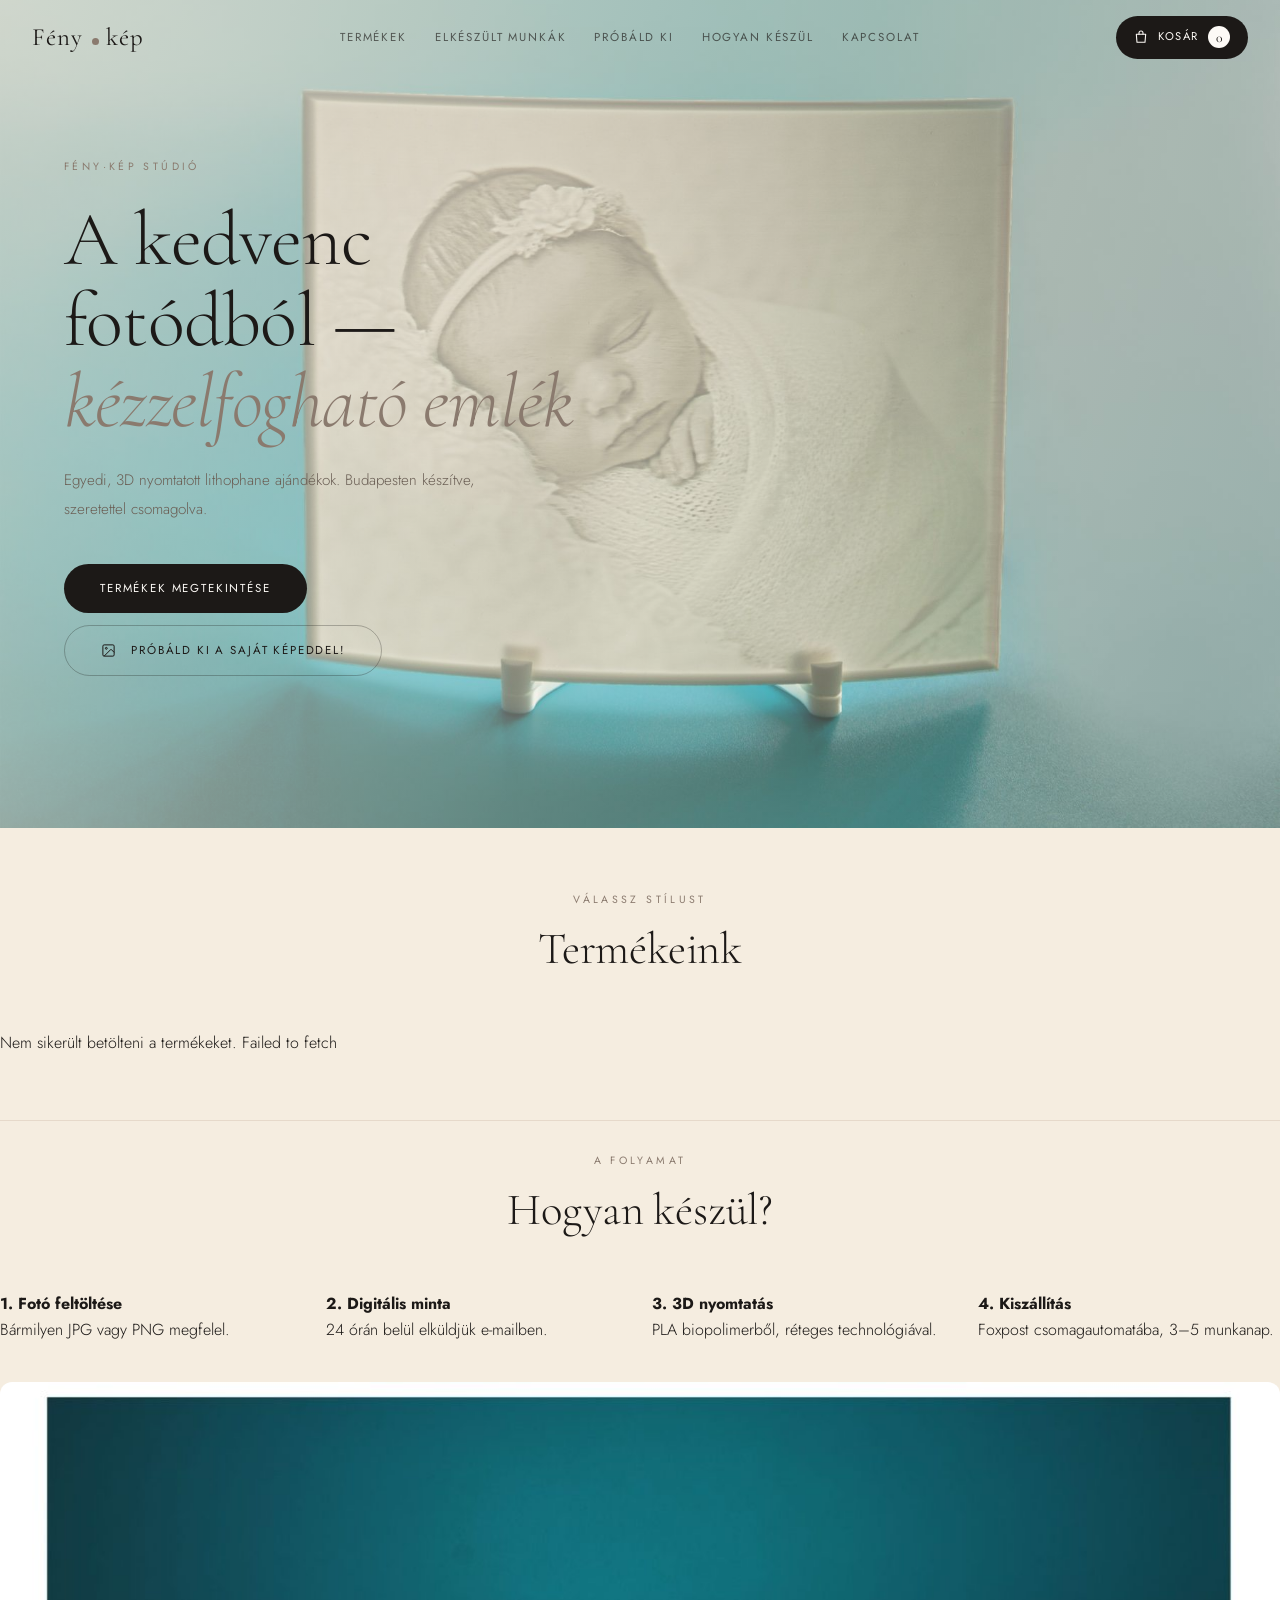
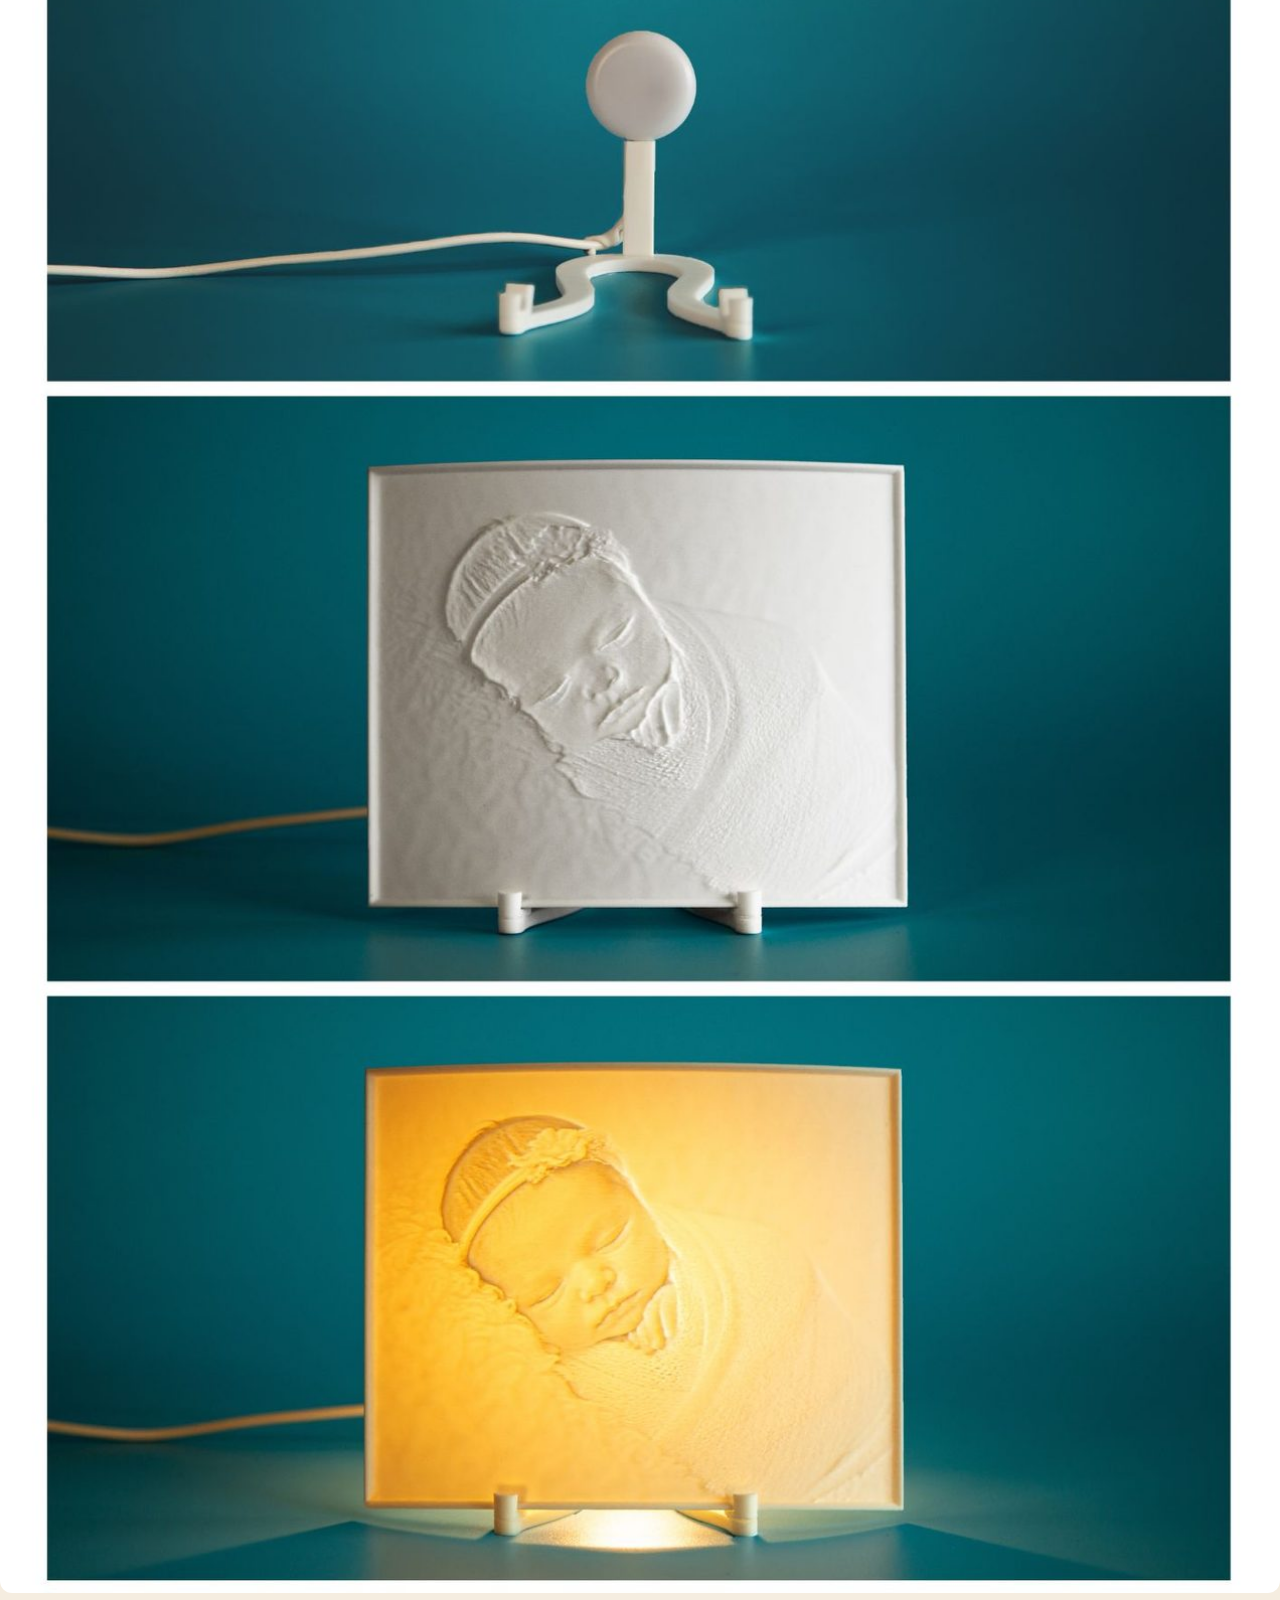
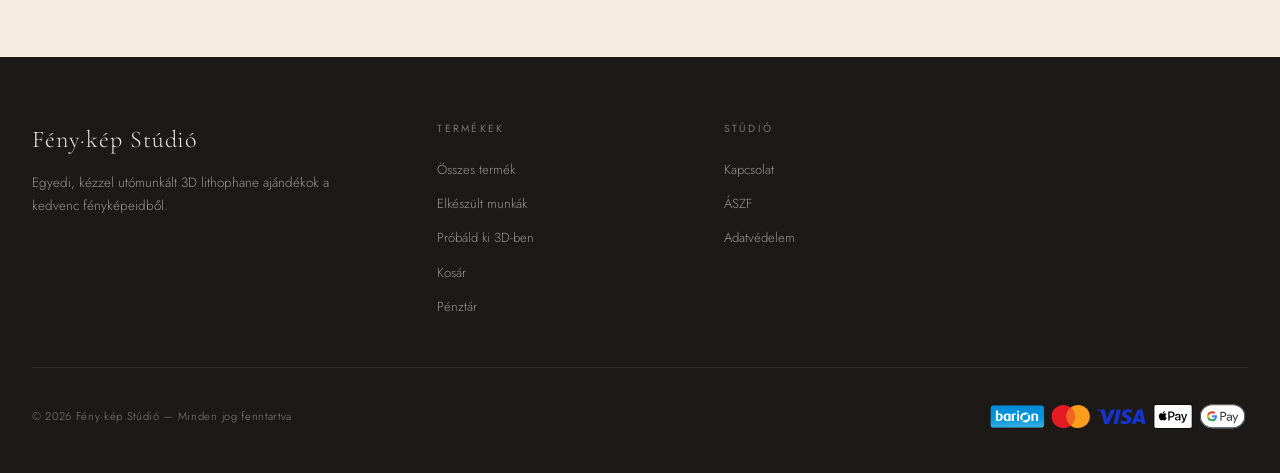
==== frontend/index.html @ ca26994c "barion icons and stuff" ====
<!DOCTYPE html>
<html lang="hu">
<head>
<meta charset="UTF-8">
<meta name="viewport" content="width=device-width, initial-scale=1">
<title>Fény·kép Stúdió — Egyedi 3D lithophane ajándékok</title>
<link rel="stylesheet" href="css/style.css?v=20260914a">
</head>
<body>
<div class="site-wrapper">

<header class="site-header" id="site-header">
  <div class="container">
    <a class="site-logo" href="index.html">Fény<span class="site-logo-dot"></span>kép</a>
    <nav class="site-nav" id="site-nav">
      <a href="index.html">Termékek</a>
      <a href="galeria.html">Elkészült munkák</a>
      <a href="kiprobalom.html">Próbáld ki</a>
      <a href="index.html#how">Hogyan készül</a>
      <a href="kapcsolat.html">Kapcsolat</a>
    </nav>
    <div class="cart-icon-wrap">
      <a href="kosar.html">
        <svg width="16" height="16" viewBox="0 0 24 24" fill="none" stroke="currentColor" stroke-width="1.6" stroke-linecap="round" stroke-linejoin="round"><path d="M5 8h14l-1 12H6L5 8Z"/><path d="M9 8V6a3 3 0 0 1 6 0v2"/></svg>
        Kosár
        <span class="cart-count">0</span>
      </a>
    </div>
    <button class="nav-burger" id="nav-burger" aria-label="Menü">
      <svg width="20" height="20" viewBox="0 0 24 24" fill="none" stroke="currentColor" stroke-width="1.8" stroke-linecap="round"><line x1="3" y1="6" x2="21" y2="6"/><line x1="3" y1="12" x2="21" y2="12"/><line x1="3" y1="18" x2="21" y2="18"/></svg>
    </button>
  </div>
</header>

<section class="hero">
  <div class="hero-bg" style="background-image:url('assets/hero-poster.jpg');">
    <video autoplay muted loop playsinline poster="assets/hero-poster.jpg"
           style="position:absolute; inset:0; width:100%; height:100%; object-fit:cover;">
      <source src="assets/hero-video.mp4" type="video/mp4">
    </video>
  </div>
  <div class="hero-content">
    <span class="hero-eyebrow">Fény·kép Stúdió</span>
    <h1>A kedvenc fotódból — <em>kézzelfogható emlék</em></h1>
    <p class="hero-sub">Egyedi, 3D nyomtatott lithophane ajándékok. Budapesten készítve, szeretettel csomagolva.</p>
    <div class="hero-buttons">
      <a href="index.html#products" class="btn-primary">Termékek megtekintése</a>
      <a href="kiprobalom.html" class="btn-outline">
        <svg width="15" height="15" viewBox="0 0 24 24" fill="none" stroke="currentColor" stroke-width="1.6" style="margin-right:0.4rem; vertical-align:-2px;"><rect x="3" y="3" width="18" height="18" rx="2"/><circle cx="8.5" cy="8.5" r="1.5"/><path d="m21 15-5-5L5 21"/></svg>
        Próbáld ki a saját képeddel!
      </a>
    </div>
  </div>
</section>

<section class="container" id="products" style="padding:4rem 0;">
  <div class="section-header">
    <span class="section-eyebrow">Válassz stílust</span>
    <h2 class="section-title">Termékeink</h2>
  </div>

  <div id="product-grid" class="litho-product-grid">
    <!-- Filled in by js/home.js from GET /products -->
  </div>
</section>

<section class="container" id="how" style="padding:2rem 0 4rem; border-top:1px solid var(--border);">
  <div class="section-header">
    <span class="section-eyebrow">A folyamat</span>
    <h2 class="section-title">Hogyan készül?</h2>
  </div>
  <div class="litho-how-grid">
    <div><h4>1. Fotó feltöltése</h4><p>Bármilyen JPG vagy PNG megfelel.</p></div>
    <div><h4>2. Digitális minta</h4><p>24 órán belül elküldjük e-mailben.</p></div>
    <div><h4>3. 3D nyomtatás</h4><p>PLA biopolimerből, réteges technológiával.</p></div>
    <div><h4>4. Kiszállítás</h4><p>Foxpost csomagautomatába, 3–5 munkanap.</p></div>
  </div>
  <img src="assets/folyamat-kollazs.jpg" alt="A litofán készítésének folyamata" style="width:100%; border-radius:12px; display:block;">
</section>

<footer class="site-footer">
  <div class="container">
    <div class="footer-grid">
      <div class="footer-brand">
        <a class="site-logo" href="index.html">Fény·kép Stúdió</a>
        <p>Egyedi, kézzel utómunkált 3D lithophane ajándékok a kedvenc fényképeidből.</p>
      </div>
      <div class="footer-col">
        <h4>Termékek</h4>
        <ul>
          <li><a href="index.html">Összes termék</a></li>
          <li><a href="galeria.html">Elkészült munkák</a></li>
          <li><a href="kiprobalom.html">Próbáld ki 3D-ben</a></li>
          <li><a href="kosar.html">Kosár</a></li>
          <li><a href="penztar.html">Pénztár</a></li>
        </ul>
      </div>
      <div class="footer-col">
        <h4>Stúdió</h4>
        <ul>
          <li><a href="kapcsolat.html">Kapcsolat</a></li>
          <li><a href="aszf.html">ÁSZF</a></li>
          <li><a href="adatvedelem.html">Adatvédelem</a></li>
        </ul>
      </div>
    </div>
    <div class="footer-bottom">
      <span>&copy; 2026 Fény·kép Stúdió — Minden jog fenntartva</span>
      <!-- Barion Smart Payment Banner — a nyitóoldalon kötelező eleme egy
           Barion shopnak (infra/barion-smart-banner-dev-guide.pdf). -->
      <div class="barion-banner barion-banner--footer">
        <a href="https://www.barion.com/hu/" target="_blank" rel="noopener noreferrer" aria-label="Barion — biztonságos online fizetés">
          <img src="assets/barion/barion-smart-banner-light.svg"
               alt="Barion — biztonságos bankkártyás fizetés: Mastercard, Maestro, Visa, Visa Electron, American Express"
               width="567" height="108" loading="lazy">
        </a>
      </div>
    </div>
  </div>
</footer>

</div>
<script src="js/config.js?v=20260914a"></script>
<script src="js/cart.js?v=20260914a"></script>
<script src="js/api.js?v=20260914a"></script>
<script src="js/home.js?v=20260914a"></script>
<script src="js/nav.js?v=20260914a"></script>
</body>
</html>
---- frontend/css/style.css ----
/*
Theme Name: Lithophane Shop
Theme URI: https://yourwebsite.com
Description: A lean WooCommerce theme for custom 3D-printed lithophane gifts. Warm-minimalist aesthetic, Hungarian. Two products, size selector, single photo upload.
Version: 5.0
Author: Fény·kép Stúdió
Text Domain: lithophane-shop
*/

@import url('https://fonts.googleapis.com/css2?family=Cormorant+Garamond:ital,wght@0,300;0,400;0,500;1,300;1,400&family=Jost:wght@200;300;400;500;600&display=swap');

/* ═══ Tokens ════════════════════════════════════════════════ */
:root {
  --sand:         #f5ede0;
  --sand-light:   #faf5ee;
  --sand-mid:     #ecddd0;
  --sand-dark:    #e2ccb8;
  --linen:        #f0e6d8;
  --charcoal:     #1c1917;
  --charcoal-mid: #2e2925;
  --taupe:        #8a7a6e;
  --taupe-light:  #b8a898;
  --warm-white:   #fdfaf6;
  --white:        #fdfaf6;
  --text:         #1c1917;
  --text-muted:   #6b5f55;
  --text-light:   #a09080;
  --border:       rgba(160,130,100,0.18);
  --border-mid:   rgba(160,130,100,0.32);
  --font-serif:   'Cormorant Garamond', Georgia, serif;
  --font-sans:    'Jost', sans-serif;
  --radius-sm:    4px;
  --radius:       12px;
  --radius-lg:    20px;
  --shadow-sm:    0 1px 8px rgba(40,20,5,0.05);
  --shadow:       0 8px 32px rgba(40,20,5,0.10);
  --shadow-lg:    0 24px 64px rgba(40,20,5,0.18);
}

/* ═══ Reset & base ═════════════════════════════════════════ */
*, *::before, *::after { box-sizing: border-box; margin: 0; padding: 0; }
html { font-size: 16px; scroll-behavior: smooth; }
body {
  background: var(--sand);
  color: var(--text);
  font-family: var(--font-sans);
  font-weight: 300;
  line-height: 1.6;
  -webkit-font-smoothing: antialiased;
}
img { max-width: 100%; height: auto; display: block; }
a { color: inherit; text-decoration: none; }
button { font: inherit; cursor: pointer; }

/* ═══ Layout ═══════════════════════════════════════════════ */
.site-wrapper { min-height: 100vh; }
.container { max-width: 1280px; margin: 0 auto; padding: 0 2rem; width: 100%; }
.container--narrow { max-width: 980px; }
main, .site-main { display: block; }

/* ═══ Header — fixed full width ════════════════════════════ */
.site-header {
  position: fixed !important;
  top: 0 !important;
  left: 0 !important;
  right: 0 !important;
  width: 100vw !important;
  margin: 0 !important;
  z-index: 9999;
  padding: 1rem 0;
  background: transparent;
  border-bottom: none;
  box-shadow: none;
  transform: translateY(0);
  transition: background 0.35s, backdrop-filter 0.35s,
              border-color 0.35s, padding 0.3s, transform 0.35s;
}
/* Solid frosted state — inner pages always, home page on scroll */
.site-header.scrolled {
  background: rgba(245, 237, 224, 0.95) !important;
  backdrop-filter: blur(20px) !important;
  -webkit-backdrop-filter: blur(20px) !important;
  border-bottom: 1px solid var(--border) !important;
  padding: 0.7rem 0;
}
/* WordPress admin bar offset */
.admin-bar .site-header { top: 32px !important; }
@media screen and (max-width: 782px) {
  .admin-bar .site-header { top: 46px !important; }
}
/* Push page content below fixed header */
.shop-page-wrap,
.litho-contact-wrap,
.litho-cart-page { padding-top: 90px; }
/* Hero fills full viewport */
.hero { min-height: 100vh; padding-top: 0; }
.site-header .container {
  display: flex;
  align-items: center;
  justify-content: space-between;
  gap: 1.5rem;
  flex-wrap: nowrap;
}
.site-logo {
  font-family: var(--font-serif);
  font-size: 1.55rem;
  font-weight: 400;
  letter-spacing: 0.04em;
  color: var(--charcoal);
  display: flex;
  align-items: baseline;
  gap: 0.35rem;
  flex-shrink: 0;
}
.site-logo em { font-style: italic; color: var(--taupe); font-weight: 300; }
.site-logo-dot {
  width: 7px; height: 7px; border-radius: 50%;
  background: var(--taupe); display: inline-block;
  margin: 0 0.1rem 0 0.2rem;
}

.site-nav { display: flex; align-items: center; gap: 1.75rem; flex-wrap: nowrap; }
.site-nav ul { list-style: none; display: flex; align-items: center; gap: 1.75rem; margin: 0; padding: 0; }
.site-nav li { list-style: none; margin: 0; padding: 0; }
.site-nav a {
  font-size: 0.72rem;
  letter-spacing: 0.16em;
  text-transform: uppercase;
  color: var(--charcoal);
  font-weight: 400;
  opacity: 0.65;
  transition: opacity 0.18s;
  white-space: nowrap;
}
.site-nav a:hover, .site-nav .current-menu-item > a { opacity: 1; }

.cart-icon-wrap a {
  display: inline-flex; align-items: center; gap: 0.55rem;
  background: var(--charcoal);
  color: var(--warm-white);
  padding: 0.65rem 1.15rem 0.65rem 1.1rem;
  border-radius: 30px;
  font-size: 0.7rem;
  letter-spacing: 0.14em;
  text-transform: uppercase;
  font-weight: 400;
  transition: background 0.18s;
  white-space: nowrap;
}
.cart-icon-wrap a:hover { background: var(--charcoal-mid); }
.cart-icon-wrap .cart-count {
  background: var(--warm-white); color: var(--charcoal);
  font-family: var(--font-serif);
  font-size: 0.85rem;
  line-height: 1;
  min-width: 22px; height: 22px;
  padding: 0 5px;
  box-sizing: border-box;
  display: inline-flex; align-items: center; justify-content: center;
  border-radius: 999px;
  letter-spacing: 0;
}

/* ═══ Hero ═════════════════════════════════════════════════ */
.hero {
  position: relative;
  min-height: 92vh;
  display: flex;
  align-items: center;
  overflow: hidden;
  background: var(--sand);
}
.hero-bg {
  position: absolute;
  inset: 0;
  background-size: cover;
  background-position: center 30%;
}
.hero-bg::after {
  content: '';
  position: absolute;
  inset: 0;
  background: linear-gradient(105deg, rgba(245,237,224,0.7) 0%, rgba(245,237,224,0.35) 55%, rgba(245,237,224,0.1) 100%);
}
.hero-content {
  position: relative;
  z-index: 2;
  max-width: 620px;
  padding: 4rem 2rem 4rem 5vw;
}
.hero-eyebrow {
  display: inline-block;
  font-size: 0.66rem;
  letter-spacing: 0.32em;
  text-transform: uppercase;
  color: var(--taupe);
  margin-bottom: 1.5rem;
  font-weight: 400;
}
.hero h1 {
  font-family: var(--font-serif);
  font-size: clamp(2.8rem, 6vw, 5.2rem);
  font-weight: 300;
  line-height: 1.05;
  margin-bottom: 1.5rem;
  letter-spacing: -0.01em;
  text-wrap: balance;
}
.hero h1 em { font-style: italic; color: var(--taupe); font-weight: 300; }
.hero-sub {
  font-size: 0.95rem;
  color: var(--text-muted);
  max-width: 420px;
  margin-bottom: 2.5rem;
  line-height: 1.9;
  text-wrap: pretty;
}
.hero-buttons { display: flex; gap: 0.75rem; flex-wrap: wrap; }

/* ═══ Buttons ══════════════════════════════════════════════ */
.btn-primary, .btn-outline {
  display: inline-flex;
  align-items: center;
  justify-content: center;
  gap: 0.55rem;
  font-family: var(--font-sans);
  font-size: 0.72rem;
  font-weight: 400;
  letter-spacing: 0.16em;
  text-transform: uppercase;
  padding: 0.95rem 2.25rem;
  border-radius: 30px;
  transition: background 0.18s, color 0.18s, border-color 0.18s, transform 0.15s;
  white-space: nowrap;
  border: none;
  cursor: pointer;
}
.btn-primary {
  background: var(--charcoal);
  color: var(--warm-white);
}
.btn-primary:hover { background: var(--charcoal-mid); transform: translateY(-1px); color: var(--warm-white); }
.btn-outline {
  background: transparent;
  color: var(--charcoal);
  border: 1px solid rgba(28,25,23,0.28);
}
.btn-outline:hover { border-color: var(--charcoal); background: rgba(28,25,23,0.04); }

/* ═══ Section helpers ══════════════════════════════════════ */
.section-header { text-align: center; margin-bottom: 3.5rem; }
.section-eyebrow {
  display: block;
  font-size: 0.66rem;
  letter-spacing: 0.32em;
  text-transform: uppercase;
  color: var(--taupe);
  margin-bottom: 1rem;
  font-weight: 400;
}
.section-title {
  font-family: var(--font-serif);
  font-size: clamp(1.9rem, 3.5vw, 2.8rem);
  font-weight: 300;
  line-height: 1.1;
  margin-bottom: 0.75rem;
  letter-spacing: -0.005em;
  text-wrap: balance;
}
.section-title em { font-style: italic; color: var(--taupe); font-weight: 300; }
.section-sub {
  color: var(--text-muted);
  font-size: 0.92rem;
  max-width: 480px;
  margin: 0 auto;
  line-height: 1.85;
  text-wrap: pretty;
}

/* ═══ Trust bar ════════════════════════════════════════════ */
.trust-section { background: var(--charcoal); padding: 0; }
.trust-grid { display: grid; grid-template-columns: repeat(4, 1fr); }
.trust-item {
  text-align: center;
  padding: 2.5rem 1.5rem;
  border-right: 1px solid rgba(255,255,255,0.05);
}
.trust-item:last-child { border-right: none; }
.trust-icon { font-size: 1.1rem; margin-bottom: 0.6rem; opacity: 0.7; }
.trust-item h4 {
  font-family: var(--font-serif);
  font-size: 1rem;
  font-weight: 400;
  color: rgba(255,255,255,0.9);
  margin-bottom: 0.25rem;
  letter-spacing: 0.02em;
}
.trust-item p { font-size: 0.72rem; color: rgba(255,255,255,0.4); line-height: 1.55; letter-spacing: 0.02em; }

/* ═══ Product showcase pair (front page) ══════════════════ */
.products-section { padding: 6rem 0 7rem; background: var(--warm-white); }
.litho-products {
  display: grid;
  grid-template-columns: repeat(2, 1fr);
  gap: 2rem;
}
.product-card {
  position: relative;
  border-radius: var(--radius-lg);
  overflow: hidden;
  aspect-ratio: 4/5;
  background: var(--sand-mid);
  box-shadow: var(--shadow-sm);
  transition: transform 0.4s ease, box-shadow 0.4s ease;
  display: block;
}
.product-card:hover { transform: translateY(-4px); box-shadow: var(--shadow); }
.product-card__media {
  position: absolute; inset: 0;
  background-size: cover;
  background-position: center;
}
.product-card__media img {
  width: 100%; height: 100%; object-fit: cover;
}
.product-card__media::after {
  content: '';
  position: absolute; inset: 0;
  background: linear-gradient(180deg, rgba(28,25,23,0) 35%, rgba(28,25,23,0.55) 100%);
}
.product-card__pill {
  position: absolute;
  top: 1.25rem; left: 1.25rem;
  display: inline-flex; align-items: center; gap: 0.45rem;
  background: rgba(253,250,246,0.88);
  backdrop-filter: blur(8px);
  color: var(--charcoal);
  font-size: 0.62rem; letter-spacing: 0.18em; text-transform: uppercase;
  padding: 0.45rem 0.85rem;
  border-radius: 30px;
  z-index: 2;
}
.product-card__pill .dot {
  width: 6px; height: 6px; border-radius: 50%;
  background: var(--charcoal);
}
.product-card__overlay {
  position: absolute;
  left: 1.5rem; right: 1.5rem; bottom: 1.5rem;
  background: rgba(253,250,246,0.94);
  backdrop-filter: blur(20px);
  border-radius: var(--radius);
  padding: 1.6rem 1.75rem 1.5rem;
  box-shadow: 0 12px 40px rgba(20,12,4,0.18);
  z-index: 2;
}
.product-card__overlay-head {
  display: flex; justify-content: space-between; align-items: flex-start;
  gap: 1rem;
  margin-bottom: 0.4rem;
}
.product-card__title {
  font-family: var(--font-serif);
  font-size: 1.55rem;
  font-weight: 400;
  letter-spacing: 0.01em;
  line-height: 1.1;
  color: var(--text);
}
.product-card__title a { color: inherit; }
.product-card__subtitle {
  font-size: 0.74rem;
  color: var(--text-muted);
  letter-spacing: 0.04em;
  margin-top: 0.15rem;
}
.product-card__price {
  font-family: var(--font-serif);
  font-size: 1.25rem;
  font-weight: 400;
  color: var(--charcoal);
  white-space: nowrap;
}
.product-card__price small {
  display: block;
  font-family: var(--font-sans);
  font-size: 0.6rem;
  letter-spacing: 0.16em;
  text-transform: uppercase;
  color: var(--text-light);
  margin-bottom: 0.1rem;
  text-align: right;
  font-weight: 400;
}
.product-card__features {
  display: flex;
  flex-direction: column;
  gap: 0.55rem;
  margin: 1rem 0 1.2rem;
  padding-top: 1rem;
  border-top: 1px solid var(--border);
}
.product-card__feature {
  display: flex; align-items: center; gap: 0.65rem;
  font-size: 0.78rem;
  color: var(--text-muted);
}
.product-card__feature-icon {
  width: 22px; height: 22px;
  flex-shrink: 0;
  color: var(--taupe);
  display: inline-flex; align-items: center; justify-content: center;
}
.product-card__cta {
  display: flex; gap: 0.5rem;
}
.product-card__cta .btn-primary { flex: 1; padding: 0.85rem 1.2rem; font-size: 0.68rem; }
.product-card__cta .btn-outline { padding: 0.85rem 1.4rem; font-size: 0.66rem; }

/* WooCommerce loop override — use new card layout if you ever use it */
.woocommerce ul.products {
  display: grid !important;
  grid-template-columns: repeat(auto-fit, minmax(360px, 1fr));
  gap: 2rem;
  list-style: none;
  padding: 0;
  margin: 0;
}
.woocommerce ul.products li.product {
  background: var(--sand-light);
  border: 1px solid var(--border);
  border-radius: var(--radius-lg);
  overflow: hidden;
  box-shadow: var(--shadow-sm);
  transition: transform 0.3s, box-shadow 0.3s;
  display: flex;
  flex-direction: column;
}
.woocommerce ul.products li.product:hover { transform: translateY(-4px); box-shadow: var(--shadow); }
.woocommerce ul.products li.product a img {
  width: 100%;
  height: 320px;
  object-fit: cover;
  transition: transform 0.4s;
}
.woocommerce ul.products li.product:hover a img { transform: scale(1.04); }
.woocommerce ul.products li.product .woocommerce-loop-product__title {
  font-family: var(--font-serif);
  font-size: 1.4rem;
  font-weight: 400;
  padding: 1.5rem 1.5rem 0.4rem;
}
.woocommerce ul.products li.product .price {
  padding: 0 1.5rem;
  font-size: 1.15rem;
  font-family: var(--font-serif);
  color: var(--charcoal);
}
.woocommerce ul.products li.product .button {
  margin: 1.25rem 1.5rem 1.5rem;
  display: block;
  text-align: center;
  background: var(--charcoal) !important;
  color: var(--warm-white) !important;
  padding: 0.85rem 1.5rem;
  border-radius: 30px;
  font-size: 0.72rem;
  letter-spacing: 0.14em;
  text-transform: uppercase;
  border: none;
}
.woocommerce ul.products li.product .button:hover { background: var(--charcoal-mid) !important; }

/* ═══ Single product (woo override) ═══════════════════════ */
.litho-single { padding: 1.5rem 0 5rem; }
.litho-crumbs {
  display: flex; gap: 0.5rem; align-items: center;
  font-size: 0.7rem; letter-spacing: 0.12em; text-transform: uppercase;
  color: var(--text-light);
  padding: 1.5rem 0 0;
}
.litho-crumbs a:hover { color: var(--charcoal); }
.litho-crumbs .sep { opacity: 0.5; }
.litho-crumbs .here { color: var(--charcoal); }

.woocommerce div.product {
  display: grid !important;
  grid-template-columns: 1.05fr 1fr;
  gap: 3rem;
  padding: 1.5rem 0 0;
  align-items: start;
}
.woocommerce div.product .woocommerce-product-gallery {
  border-radius: var(--radius-lg);
  overflow: hidden;
  box-shadow: var(--shadow);
  background: var(--sand-mid);
  width: 100% !important;
  float: none !important;
}
.woocommerce div.product .woocommerce-product-gallery__image img {
  border-radius: 0 !important;
  width: 100% !important;
  display: block;
}
.woocommerce div.product .summary {
  background: var(--warm-white);
  border: 1px solid var(--border);
  border-radius: var(--radius-lg);
  padding: 2rem 2.25rem 1.75rem;
  box-shadow: var(--shadow-sm);
  position: sticky;
  top: 6.5rem;
  width: 100% !important;
  float: none !important;
  margin-bottom: 0;
}
.woocommerce div.product .entry-title {
  font-family: var(--font-serif);
  font-size: 2.1rem;
  font-weight: 400;
  letter-spacing: -0.005em;
  line-height: 1.08;
  margin-bottom: 0.4rem;
}
.woocommerce div.product .entry-title::before {
  content: 'Egyedi 3D ajándék';
  display: block;
  font-family: var(--font-sans);
  font-size: 0.66rem;
  letter-spacing: 0.3em;
  text-transform: uppercase;
  color: var(--taupe);
  margin-bottom: 0.85rem;
  font-weight: 400;
}
.woocommerce div.product p.price {
  font-family: var(--font-serif);
  font-size: 1.7rem;
  font-weight: 400;
  color: var(--charcoal);
  margin-bottom: 1.25rem;
}
.woocommerce div.product .woocommerce-product-details__short-description {
  color: var(--text-muted);
  font-size: 0.88rem;
  line-height: 1.85;
  margin-bottom: 1.5rem;
  padding-top: 1.25rem;
  border-top: 1px solid var(--border);
}
.woocommerce div.product .stock {
  display: inline-flex;
  align-items: center;
  gap: 0.45rem;
  font-size: 0.7rem;
  letter-spacing: 0.1em;
  text-transform: uppercase;
  color: var(--taupe);
  margin-bottom: 1rem;
}
.woocommerce div.product .stock::before {
  content: ''; width: 7px; height: 7px; border-radius: 50%;
  background: currentColor;
}

/* qty + add-to-cart row */
.woocommerce div.product form.cart {
  margin-top: 1rem;
  display: flex;
  align-items: stretch;
  gap: 0.6rem;
  flex-wrap: wrap;
}
.woocommerce div.product form.cart .quantity {
  display: flex;
  align-items: center;
  background: var(--warm-white);
  border: 1.5px solid var(--border-mid);
  border-radius: 30px;
  padding: 0 0.4rem;
}
.woocommerce div.product form.cart .quantity .qty {
  width: 44px;
  text-align: center;
  background: transparent;
  border: 0;
  outline: none;
  font-family: var(--font-serif);
  font-size: 1rem;
  padding: 0.4rem 0;
}

.woocommerce div.product .button,
.woocommerce #respond input#submit,
.woocommerce a.button,
.woocommerce button.button {
  background: var(--charcoal) !important;
  color: var(--warm-white) !important;
  border-radius: 30px !important;
  padding: 1rem 2.25rem !important;
  font-family: var(--font-sans) !important;
  font-size: 0.72rem !important;
  font-weight: 400 !important;
  letter-spacing: 0.14em !important;
  text-transform: uppercase !important;
  border: none !important;
  cursor: pointer;
  transition: background 0.2s !important;
}
.woocommerce div.product .button:hover,
.woocommerce a.button:hover,
.woocommerce button.button:hover { background: var(--charcoal-mid) !important; }
.woocommerce div.product form.cart .single_add_to_cart_button {
  flex: 1;
  min-width: 220px;
}

/* trust row under single product */
.litho-single-trust {
  display: flex;
  flex-direction: column;
  gap: 0.55rem;
  margin-top: 1.5rem;
  padding-top: 1.25rem;
  border-top: 1px solid var(--border);
}
.litho-single-trust__row {
  display: flex; align-items: center; gap: 0.7rem;
  font-size: 0.78rem;
  color: var(--text-muted);
  letter-spacing: 0.02em;
}
.litho-single-trust__icon {
  width: 18px; height: 18px;
  color: var(--taupe);
  flex-shrink: 0;
}

/* ═══ Size selector ════════════════════════════════════════ */
.litho-fields { display: flex; flex-direction: column; gap: 1.25rem; margin: 0 0 1.5rem; }
.litho-field-label {
  display: block;
  font-size: 0.66rem;
  font-weight: 400;
  letter-spacing: 0.18em;
  text-transform: uppercase;
  color: var(--text-light);
  margin-bottom: 0.65rem;
}
.litho-field-label .req { color: var(--taupe); }
.litho-size-options { display: grid; grid-template-columns: repeat(3, 1fr); gap: 0.55rem; }
.litho-size-opt { cursor: pointer; margin: 0; }
/* A rádiógombot nem "display:none"-nal rejtjük: úgy kiesne a
   tabulátor-sorrendből, és billentyűzettel nem lehetne választani.
   Vizuálisan rejtett, de fókuszálható marad. */
.litho-size-opt input[type="radio"] {
  position: absolute;
  width: 1px; height: 1px;
  opacity: 0; margin: 0;
}
.litho-size-opt input[type="radio"]:focus-visible + .litho-size-btn {
  outline: 2px solid var(--charcoal);
  outline-offset: 2px;
}
.litho-size-btn {
  display: flex;
  flex-direction: column;
  align-items: center;
  justify-content: center;
  gap: 0.1rem;
  padding: 0.85rem 0.3rem;
  border: 1.5px solid var(--border-mid);
  border-radius: var(--radius);
  background: var(--warm-white);
  transition: border-color 0.15s, background 0.15s, box-shadow 0.15s;
  cursor: pointer;
  text-align: center;
}
.litho-size-btn:hover { border-color: var(--taupe); }
.litho-size-btn strong {
  font-family: var(--font-serif);
  font-size: 1.05rem;
  font-weight: 500;
  color: var(--text);
}
.litho-size-btn small { font-size: 0.62rem; letter-spacing: 0.12em; text-transform: uppercase; color: var(--text-light); }
.litho-size-opt input[type="radio"]:checked + .litho-size-btn {
  border-color: var(--charcoal);
  background: var(--sand-light);
  box-shadow: 0 0 0 3px rgba(28,25,23,0.08);
}

/* ═══ Photo upload dropzone ══════════════════════════════ */
.litho-upload-hint { font-size: 0.72rem; color: var(--text-light); margin-bottom: 0.65rem; line-height: 1.55; }
.litho-dropzone {
  position: relative;
  display: flex;
  flex-direction: column;
  align-items: center;
  justify-content: center;
  gap: 0.4rem;
  padding: 1.4rem 1rem;
  border: 1.5px dashed var(--border-mid);
  border-radius: var(--radius);
  background: var(--sand-light);
  cursor: pointer;
  transition: border-color 0.18s, background 0.18s;
  text-align: center;
  min-height: 110px;
}
.litho-dropzone:hover { border-color: var(--taupe); background: var(--sand-mid); }
.litho-dropzone--selected {
  border-color: var(--charcoal);
  background: var(--warm-white);
  border-style: solid;
}
.litho-dropzone__icon {
  display: flex; align-items: center; justify-content: center;
  width: 38px; height: 38px;
  border-radius: 50%;
  background: var(--sand-mid);
  font-size: 1.1rem;
  color: var(--taupe);
}
.litho-dropzone__text { font-size: 0.86rem; color: var(--text); }
.litho-dropzone__sub { font-size: 0.72rem; color: var(--text-light); letter-spacing: 0.04em; }
.litho-dropzone input[type="file"] {
  position: absolute; width: 1px; height: 1px; opacity: 0; pointer-events: none;
}

/* ═══ Feature banner (front page) ═══════════════════════ */
.feature-banner {
  display: grid;
  grid-template-columns: 1fr 1fr;
  min-height: 520px;
}
.feature-banner__image {
  position: relative;
  overflow: hidden;
  background: var(--sand-mid);
  background-image: url('assets/hero-bg.jpg');
  background-size: cover;
  background-position: center;
}
.feature-banner__content {
  background: var(--linen);
  display: flex;
  flex-direction: column;
  justify-content: center;
  padding: 5rem 4.5rem;
}
.feature-banner__content .section-eyebrow,
.feature-banner__content .section-title { text-align: left; }
.feature-banner__content .section-title { font-size: 2.2rem; }
.feature-banner__content p {
  color: var(--text-muted);
  font-size: 0.9rem;
  line-height: 1.9;
  margin: 1.25rem 0 2rem;
  text-wrap: pretty;
}

/* ═══ How it works ═════════════════════════════════════════ */
.how-section { padding: 6rem 0 7rem; background: var(--sand); }
.steps-grid {
  display: grid;
  grid-template-columns: repeat(4, 1fr);
  gap: 0;
  position: relative;
}
.steps-grid::before {
  content: '';
  position: absolute;
  top: 27px;
  left: calc(12.5% + 28px);
  right: calc(12.5% + 28px);
  height: 1px;
  background: var(--border-mid);
}
.step { text-align: center; padding: 0 1.5rem; position: relative; }
.step-num {
  width: 54px; height: 54px;
  border-radius: 50%;
  background: var(--warm-white);
  border: 1px solid var(--border-mid);
  color: var(--taupe);
  font-size: 1rem;
  display: flex; align-items: center; justify-content: center;
  margin: 0 auto 1.5rem;
  font-family: var(--font-serif);
  position: relative;
  z-index: 1;
  box-shadow: var(--shadow-sm);
}
.step h3 { font-family: var(--font-serif); font-size: 1.1rem; font-weight: 400; margin-bottom: 0.5rem; }
.step p { font-size: 0.82rem; color: var(--text-muted); line-height: 1.75; }

/* ═══ Cart / Checkout ══════════════════════════════════════ */
.litho-steps-wrap {
  grid-column: 1 / -1;
  width: 100%;
}
.litho-steps {
  display: flex;
  align-items: center;
  justify-content: center;
  gap: 0.5rem;
  width: 100%;
  margin: 2rem 0 2.5rem;
  padding: 0 1rem;
}
.litho-step { display: flex; align-items: center; gap: 0.6rem; opacity: 0.5; }
.litho-step--active, .litho-step--done { opacity: 1; }
.litho-step__circle {
  width: 32px; height: 32px;
  border-radius: 50%;
  border: 1.5px solid var(--border-mid);
  background: var(--warm-white);
  display: inline-flex; align-items: center; justify-content: center;
  font-family: var(--font-serif);
  font-size: 0.95rem;
  color: var(--taupe);
}
.litho-step--active .litho-step__circle {
  background: var(--charcoal); color: var(--warm-white); border-color: var(--charcoal);
}
.litho-step--done .litho-step__circle {
  background: var(--sand-mid); color: var(--charcoal); border-color: var(--sand-mid);
}
.litho-step__label {
  font-size: 0.7rem;
  letter-spacing: 0.14em;
  text-transform: uppercase;
}
.litho-step__line { flex: 1; height: 1px; background: var(--border-mid); max-width: 40px; }

.litho-back-btn {
  display: inline-flex;
  align-items: center;
  gap: 0.4rem;
  font-size: 0.72rem;
  letter-spacing: 0.12em;
  text-transform: uppercase;
  color: var(--text-muted);
  text-decoration: none;
  margin-bottom: 1.5rem;
  transition: color 0.18s;
}
.litho-back-btn:hover { color: var(--charcoal); }

.woocommerce table.shop_table {
  border-collapse: collapse;
  width: 100%;
  background: var(--warm-white);
  border-radius: var(--radius);
  overflow: hidden;
  box-shadow: var(--shadow-sm);
  border: 1px solid var(--border);
}
.woocommerce table.shop_table th {
  font-size: 0.66rem;
  font-weight: 400;
  letter-spacing: 0.16em;
  text-transform: uppercase;
  color: var(--text-light);
  border-bottom: 1px solid var(--border);
  padding: 1rem 1.25rem;
  background: var(--sand-light);
  text-align: left;
}
.woocommerce table.shop_table td {
  padding: 1.25rem;
  border-bottom: 1px solid var(--border);
  vertical-align: middle;
  font-size: 0.9rem;
}
.woocommerce table.shop_table tr:last-child td { border-bottom: none; }
.woocommerce-cart-form__cart-item .product-name a { font-family: var(--font-serif); font-size: 1.1rem; }

.litho-cart-photo {
  display: inline-flex; align-items: center; gap: 0.6rem;
  background: var(--sand-light);
  border-radius: 8px;
  padding: 0.4rem 0.7rem 0.4rem 0.4rem;
}
.litho-cart-photo img {
  width: 36px; height: 36px;
  object-fit: cover;
  border-radius: 4px;
}
.litho-cart-photo-label {
  font-size: 0.7rem;
  color: var(--text-muted);
  letter-spacing: 0.04em;
}
.litho-cart-photo--missing { color: #c0392b; background: rgba(192,57,43,0.08); }

.cart_totals {
  background: var(--warm-white);
  border: 1px solid var(--border);
  border-radius: var(--radius-lg);
  padding: 1.75rem 2rem;
  box-shadow: var(--shadow-sm);
}
.cart_totals h2 {
  font-family: var(--font-serif);
  font-size: 1.25rem;
  font-weight: 400;
  margin-bottom: 1.25rem;
  padding-bottom: 1rem;
  border-bottom: 1px solid var(--border);
}

/* Checkout form */
/* ── Checkout page layout ────────────────────────────────────── */
.litho-checkout-page { width: 100%; }

.litho-checkout-wrap {
  display: grid;
  grid-template-columns: 1fr 340px;
  gap: 2rem;
  align-items: start;
}
.litho-checkout-main  { min-width: 0; display: flex; flex-direction: column; gap: 1.5rem; }
.litho-checkout-sidebar { min-width: 0; position: sticky; top: 90px; }

/* ── Checkout card (billing + payment) ───────────────────────── */
.litho-checkout-card {
  background: var(--warm-white);
  border: 1px solid var(--border);
  border-radius: var(--radius-lg);
  padding: 2rem;
  box-shadow: var(--shadow-sm);
}
.litho-checkout-card__title {
  font-family: var(--font-serif);
  font-size: 1.35rem;
  font-weight: 400;
  margin-bottom: 1.5rem;
  padding-bottom: 1rem;
  border-bottom: 1px solid var(--border);
  letter-spacing: 0.01em;
}

/* ── WooCommerce billing fields inside card ───────────────────── */
.litho-checkout-card .woocommerce-billing-fields__field-wrapper,
.litho-checkout-card .woocommerce-additional-fields__field-wrapper {
  display: grid;
  grid-template-columns: 1fr 1fr;
  gap: 0 1.25rem;
}
.litho-checkout-card .form-row-wide { grid-column: 1 / -1; }
.litho-checkout-card .form-row { margin-bottom: 1rem; }
.litho-checkout-card .form-row label {
  display: block;
  font-size: 0.64rem;
  letter-spacing: 0.18em;
  text-transform: uppercase;
  color: var(--text-light);
  font-weight: 400;
  margin-bottom: 0.35rem;
}
.litho-checkout-card .form-row label abbr { color: var(--taupe); text-decoration: none; }
.litho-checkout-card .form-row input.input-text,
.litho-checkout-card .form-row textarea,
.litho-checkout-card .form-row select {
  border: 1.5px solid var(--border-mid);
  border-radius: var(--radius-sm);
  padding: 0.85rem 1rem;
  font-family: var(--font-sans);
  font-size: 0.92rem;
  width: 100%;
  background: var(--warm-white);
  color: var(--charcoal);
  transition: border-color 0.18s, box-shadow 0.18s;
  box-sizing: border-box;
}
.litho-checkout-card .form-row input.input-text:focus,
.litho-checkout-card .form-row select:focus,
.litho-checkout-card .form-row textarea:focus {
  outline: none;
  border-color: var(--charcoal);
  box-shadow: 0 0 0 3px rgba(28,25,23,0.07);
}
.litho-checkout-card .form-row.woocommerce-invalid input.input-text,
.litho-checkout-card .form-row.woocommerce-invalid select {
  border-color: #b94030;
}

/* ── Payment card ────────────────────────────────────────────── */
.litho-checkout-card--payment #payment {
  background: transparent !important;
  border-radius: 0 !important;
  padding: 0 !important;
}
/* Kill WooCommerce's own blue/grey background on #payment */
#payment, .woocommerce-checkout #payment {
  background: transparent !important;
}
.litho-checkout-card--payment #payment ul.payment_methods {
  border-bottom: none !important;
  padding: 0 !important;
  display: flex;
  flex-direction: column;
  gap: 0.55rem;
  margin-bottom: 1.25rem;
}
.litho-checkout-card--payment #payment ul.payment_methods li {
  border: 1.5px solid var(--border-mid);
  border-radius: var(--radius);
  background: var(--warm-white);
  padding: 1rem 1.25rem;
  transition: border-color 0.15s, background 0.15s;
  list-style: none;
}
.litho-checkout-card--payment #payment ul.payment_methods li:hover { border-color: var(--taupe); }
.litho-checkout-card--payment #payment ul.payment_methods li.wc_payment_method input[type="radio"]:checked ~ * {
  opacity: 1;
}
.litho-checkout-card--payment #payment ul.payment_methods li label {
  font-family: var(--font-serif);
  font-size: 1.05rem !important;
  letter-spacing: 0 !important;
  text-transform: none !important;
  color: var(--charcoal);
  margin-left: 0.5rem;
  cursor: pointer;
  display: inline;
}
.litho-checkout-card--payment #payment ul.payment_methods li img { display: none; }
.litho-checkout-card--payment .payment_box,
.woocommerce-checkout .payment_box {
  background: var(--sand-light) !important;
  border-radius: var(--radius-sm);
  margin-top: 0.75rem;
  padding: 0.85rem 1rem !important;
  font-size: 0.85rem;
  color: var(--text-muted);
  border: none !important;
  /* Kill the WooCommerce blue */
  box-shadow: none !important;
}
.litho-checkout-card--payment .payment_box::before,
.woocommerce-checkout .payment_box::before { display: none !important; }
.litho-checkout-card--payment #payment .place-order {
  padding: 0 !important;
  margin: 0 !important;
}
.litho-checkout-card--payment #payment #place_order {
  display: block !important;
  width: 100% !important;
  background: var(--charcoal) !important;
  color: var(--warm-white) !important;
  border: 1.5px solid var(--charcoal) !important;
  border-radius: 30px !important;
  padding: 1rem 1.5rem !important;
  font-family: var(--font-sans) !important;
  font-size: 0.72rem !important;
  font-weight: 400 !important;
  letter-spacing: 0.18em !important;
  text-transform: uppercase !important;
  cursor: pointer !important;
  transition: background 0.2s, border-color 0.2s !important;
  box-sizing: border-box !important;
}
.litho-checkout-card--payment #payment #place_order:hover {
  background: var(--charcoal-mid) !important;
  border-color: var(--charcoal-mid) !important;
}

/* ── Right sidebar: order summary ────────────────────────────── */
.litho-checkout-summary {
  background: var(--warm-white);
  border: 1px solid var(--border);
  border-radius: var(--radius-lg);
  padding: 1.75rem;
  box-shadow: var(--shadow-sm);
  box-sizing: border-box;
}

/* items list */
.litho-review-items {
  display: flex;
  flex-direction: column;
  gap: 0;
  margin-bottom: 0.5rem;
}
.litho-ri {
  display: grid;
  grid-template-columns: 48px 1fr auto;
  gap: 0.85rem;
  align-items: center;
  padding: 0.85rem 0;
  border-bottom: 1px solid var(--border);
}
.litho-ri:last-child { border-bottom: none; }
.litho-ri__thumb {
  width: 48px; height: 48px;
  border-radius: 8px;
  overflow: hidden;
  background: var(--sand-mid);
  flex-shrink: 0;
}
.litho-ri__thumb img,
.litho-ri__img {
  width: 48px !important;
  height: 48px !important;
  object-fit: cover !important;
  display: block !important;
}
.litho-ri__name {
  font-family: var(--font-serif);
  font-size: 0.95rem;
  color: var(--charcoal);
  display: block;
  line-height: 1.3;
}
.litho-ri__meta {
  font-size: 0.66rem;
  color: var(--text-light);
  letter-spacing: 0.06em;
  display: block;
  margin-top: 0.2rem;
}
.litho-ri__price {
  font-family: var(--font-serif);
  font-size: 0.95rem;
  color: var(--charcoal);
  white-space: nowrap;
}

/* totals */
.litho-review-totals {
  margin-top: 0.25rem;
  padding-top: 0.5rem;
}
.litho-rt__row {
  display: flex;
  justify-content: space-between;
  align-items: baseline;
  gap: 1rem;
  padding: 0.5rem 0;
}
.litho-rt__label {
  font-size: 0.64rem;
  letter-spacing: 0.16em;
  text-transform: uppercase;
  color: var(--text-light);
  flex-shrink: 0;
}
.litho-rt__value {
  font-family: var(--font-serif);
  font-size: 0.95rem;
  color: var(--charcoal);
  text-align: right;
}
.litho-rt__shipping { font-size: 0.85rem; }
.litho-rt__divider { height: 1px; background: var(--border); margin: 0.4rem 0; }
.litho-rt__row--total .litho-rt__label {
  font-size: 0.68rem;
  color: var(--charcoal);
  font-weight: 500;
}
.litho-rt__total {
  font-size: 1.5rem !important;
}

/* Foxpost pickup in order review */
.litho-review-totals .litho-rt__shipping img { max-height: 22px; vertical-align: middle; }

/* ── Consent checkboxes ──────────────────────────────────────── */
.litho-consents { display: flex; flex-direction: column; gap: 0.55rem; margin: 1.25rem 0; }
.litho-consent-field { display: flex !important; align-items: flex-start; gap: 0; margin: 0 !important; padding: 0 !important; }
.litho-consent-field label {
  display: flex !important;
  align-items: center;
  gap: 0.65rem;
  font-size: 0.82rem !important;
  color: var(--text) !important;
  line-height: 1.55;
  cursor: pointer;
  letter-spacing: 0 !important;
  text-transform: none !important;
  font-weight: 300 !important;
  margin: 0 !important;
}
.litho-consent-field input[type="checkbox"] {
  appearance: none; -webkit-appearance: none;
  width: 18px; height: 18px; min-width: 18px;
  border: 1.5px solid var(--border-mid); border-radius: 4px;
  background: var(--warm-white); cursor: pointer;
  transition: border-color 0.15s, background 0.15s;
  position: relative; margin: 0;
}
.litho-consent-field input[type="checkbox"]:checked { background: var(--charcoal); border-color: var(--charcoal); }
.litho-consent-field input[type="checkbox"]:checked::after {
  content: ''; position: absolute; left: 4px; top: 1px;
  width: 6px; height: 10px; border: 2px solid #fff;
  border-top: none; border-left: none; transform: rotate(45deg);
}
.litho-consent-field a { color: var(--taupe); text-decoration: underline; text-underline-offset: 2px; }

/* suppress old WC checkout layout classes */
.woocommerce-checkout .col2-set,
.woocommerce-checkout-review-order-table { display: revert; }
.woocommerce form .form-row { margin-bottom: revert; }

/* ═══ Thank you page ════════════════════════════════════════ */
.litho-confirm {
  max-width: 760px;
  margin: 0 auto;
  padding: 3rem 2rem 5rem;
  text-align: center;
}
.litho-confirm__mark {
  width: 84px; height: 84px;
  border-radius: 50%;
  background: var(--charcoal);
  color: var(--warm-white);
  display: inline-flex; align-items: center; justify-content: center;
  margin: 0 auto 1.5rem;
  box-shadow: 0 12px 32px rgba(40,20,5,0.18);
  font-size: 2rem;
}
.litho-confirm__eyebrow {
  font-size: 0.7rem;
  letter-spacing: 0.32em;
  text-transform: uppercase;
  color: var(--taupe);
  margin-bottom: 1rem;
  display: block;
}
.litho-confirm h1 {
  font-family: var(--font-serif);
  font-size: clamp(2.2rem, 4.5vw, 3rem);
  font-weight: 300;
  margin-bottom: 0.85rem;
  letter-spacing: -0.01em;
  text-wrap: balance;
}
.litho-confirm h1 em { font-style: italic; color: var(--taupe); font-weight: 300; }
.litho-confirm__sub {
  color: var(--text-muted);
  font-size: 1rem;
  line-height: 1.85;
  max-width: 520px;
  margin: 0 auto 2.5rem;
  text-wrap: pretty;
}
.litho-confirm__panel {
  background: var(--warm-white);
  border: 1px solid var(--border);
  border-radius: var(--radius-lg);
  padding: 2rem 2.25rem;
  margin-bottom: 2rem;
  text-align: left;
  box-shadow: var(--shadow-sm);
}
.litho-confirm__panel-head {
  display: flex; justify-content: space-between; align-items: baseline;
  padding-bottom: 1.2rem; margin-bottom: 1.4rem;
  border-bottom: 1px solid var(--border);
  flex-wrap: wrap;
  gap: 1rem;
}
.litho-confirm__order-num {
  font-size: 0.66rem;
  letter-spacing: 0.2em;
  text-transform: uppercase;
  color: var(--text-light);
}
.litho-confirm__order-num strong {
  font-family: var(--font-serif); font-size: 1.05rem; color: var(--charcoal);
  letter-spacing: 0.02em; margin-left: 0.6rem;
}
.litho-confirm__total {
  font-family: var(--font-serif);
  font-size: 1.5rem;
  font-weight: 400;
}
.litho-confirm__details-grid {
  display: grid;
  grid-template-columns: repeat(3, 1fr);
  gap: 1.5rem;
}
.litho-confirm__detail h4 {
  font-size: 0.62rem;
  letter-spacing: 0.18em;
  text-transform: uppercase;
  color: var(--text-light);
  margin-bottom: 0.4rem;
  font-weight: 400;
}
.litho-confirm__detail p {
  font-size: 0.88rem;
  color: var(--text);
  line-height: 1.55;
}
.litho-confirm__steps {
  text-align: left;
  background: var(--sand-light);
  border-radius: var(--radius-lg);
  padding: 2rem 2.25rem;
  margin-bottom: 2.5rem;
}
.litho-confirm__steps h3 {
  font-family: var(--font-serif);
  font-size: 1.25rem;
  font-weight: 400;
  margin-bottom: 1.1rem;
}
.litho-confirm__steps ol {
  list-style: none;
  display: flex; flex-direction: column;
  gap: 0.85rem;
  counter-reset: step;
  padding: 0;
}
.litho-confirm__steps li {
  display: grid;
  grid-template-columns: 26px 1fr;
  gap: 0.85rem;
  align-items: start;
  font-size: 0.88rem;
  color: var(--text-muted);
  line-height: 1.65;
  list-style: none;
}
.litho-confirm__steps li::before {
  counter-increment: step;
  content: counter(step);
  font-family: var(--font-serif);
  font-size: 0.95rem;
  width: 26px; height: 26px;
  border-radius: 50%;
  border: 1px solid var(--border-mid);
  display: inline-flex; align-items: center; justify-content: center;
  color: var(--taupe);
  margin-top: 0.05rem;
}
.litho-confirm__cta { display: flex; gap: 0.75rem; justify-content: center; flex-wrap: wrap; }

/* Empty cart */
.litho-empty-cart {
  display: flex; flex-direction: column; align-items: center;
  text-align: center; padding: 4rem 1.5rem 5rem; max-width: 420px; margin: 0 auto;
}
.litho-empty-cart__icon { width: 96px; height: 96px; color: var(--taupe); margin-bottom: 1.75rem; opacity: 0.65; }
.litho-empty-cart__icon svg { width: 100%; height: 100%; }
.litho-empty-cart__title { font-family: var(--font-serif); font-size: 1.75rem; font-weight: 300; color: var(--text); margin-bottom: 0.75rem; }
.litho-empty-cart__sub { font-size: 0.875rem; color: var(--text-light); line-height: 1.75; margin-bottom: 2rem; }
.litho-empty-cart__btn {
  display: inline-block; background: var(--charcoal); color: var(--warm-white);
  padding: 0.95rem 2.25rem; border-radius: 30px;
  font-size: 0.72rem; font-weight: 400; letter-spacing: 0.14em; text-transform: uppercase;
  transition: background 0.2s;
}
.litho-empty-cart__btn:hover { background: var(--charcoal-mid); }

/* ═══ WooCommerce notices ═══════════════════════════════════ */
.woocommerce-message,
.woocommerce-info,
.woocommerce-error {
  list-style: none !important;
  padding: 0 !important;
  margin: 0 0 1.5rem !important;
  background: transparent !important;
  border: none !important;
  box-shadow: none !important;
  display: flex !important;
  flex-direction: column !important;
  gap: 0.5rem !important;
}
.woocommerce-error li,
.woocommerce-message li,
.woocommerce-info li {
  display: flex;
  align-items: center;
  gap: 0.75rem;
  border-radius: var(--radius-sm);
  padding: 0.85rem 1.1rem;
  font-family: var(--font-sans);
  font-size: 0.84rem;
  line-height: 1.5;
  letter-spacing: 0.01em;
}
/* error */
.woocommerce-error li {
  background: rgba(185,64,48,0.07);
  border: 1px solid rgba(185,64,48,0.22);
  border-left: 3px solid #b94030;
  color: #b94030;
}
.woocommerce-error li::before {
  content: '!';
  display: inline-flex;
  align-items: center;
  justify-content: center;
  width: 18px; height: 18px; min-width: 18px;
  border-radius: 50%;
  border: 1.5px solid #b94030;
  font-size: 0.68rem;
  font-weight: 700;
  flex-shrink: 0;
}
/* success */
.woocommerce-message li {
  background: rgba(60,120,80,0.07);
  border: 1px solid rgba(60,120,80,0.22);
  border-left: 3px solid #3c7850;
  color: #3c7850;
}
/* info */
.woocommerce-info li {
  background: var(--sand-light);
  border: 1px solid var(--border-mid);
  border-left: 3px solid var(--taupe);
  color: var(--text-muted);
}

/* ═══ Footer ═══════════════════════════════════════════════ */
.site-footer {
  background: var(--charcoal);
  color: rgba(255,255,255,0.55);
  padding: 4rem 0 2rem;
  margin-top: auto;
}
.footer-grid {
  display: grid;
  grid-template-columns: 1.5fr 1fr 1fr 1fr;
  gap: 3rem;
  margin-bottom: 3rem;
}
.footer-brand .site-logo {
  font-family: var(--font-serif);
  font-size: 1.5rem;
  font-weight: 300;
  color: rgba(255,255,255,0.9);
  display: block;
  margin-bottom: 0.75rem;
}
.footer-brand p { font-size: 0.84rem; line-height: 1.7; max-width: 320px; font-weight: 300; }
.footer-col h4 {
  font-size: 0.65rem;
  letter-spacing: 0.22em;
  text-transform: uppercase;
  color: rgba(255,255,255,0.4);
  margin-bottom: 1.1rem;
  font-weight: 400;
}
.footer-col ul { list-style: none; display: flex; flex-direction: column; gap: 0.55rem; padding: 0; }
.footer-col a {
  font-size: 0.82rem;
  color: rgba(255,255,255,0.55);
  font-weight: 300;
  transition: color 0.15s;
}
.footer-col a:hover { color: rgba(255,255,255,0.95); }
.footer-bottom {
  border-top: 1px solid rgba(255,255,255,0.08);
  padding-top: 1.5rem;
  display: flex; align-items: center; justify-content: space-between;
  font-size: 0.7rem;
  letter-spacing: 0.06em;
  color: rgba(255,255,255,0.45);
  flex-wrap: wrap;
  gap: 1rem;
}
.footer-barion-logo { height: 28px; width: auto; object-fit: contain; opacity: 0.6; }

/* ═══ Shop archive ═════════════════════════════════════════ */
.shop-page-wrap { padding: 3rem 0 5rem; }
.woocommerce-products-header {
  text-align: center;
  padding: 3rem 0 2.5rem;
}
.woocommerce-products-header__title {
  font-family: var(--font-serif) !important;
  font-weight: 300 !important;
  font-size: clamp(2.2rem, 4vw, 3rem) !important;
  letter-spacing: -0.01em;
}

/* ═══ Responsive ═══════════════════════════════════════════ */
@media (max-width: 1080px) {
  .site-nav { display: none; }
}
.nav-burger {
  display: none;
  background: none; border: none; cursor: pointer;
  color: var(--charcoal); padding: 0.4rem;
}
@media (max-width: 1080px) {
  .nav-burger { display: inline-flex; }
  .site-nav.nav-open {
    display: flex; flex-direction: column;
    position: absolute; top: 100%; left: 0; right: 0;
    background: var(--warm-white); border-bottom: 1px solid var(--border);
    padding: 1rem 1.5rem; gap: 0.9rem; z-index: 9998;
  }
}
@media (max-width: 1024px) {
  .woocommerce div.product { grid-template-columns: 1fr; }
  .woocommerce div.product .summary { position: static; }
  .woocommerce-checkout .col2-set { grid-template-columns: 1fr; }
  .woocommerce-checkout-review-order { position: static; }
  .litho-checkout-wrap { grid-template-columns: 1fr; }
  .litho-checkout-sidebar { position: static; }
  .trust-grid { grid-template-columns: repeat(2, 1fr); }
  .steps-grid { grid-template-columns: repeat(2, 1fr); gap: 3rem; }
  .steps-grid::before { display: none; }
  .feature-banner { grid-template-columns: 1fr; }
  .feature-banner__image { min-height: 320px; }
  .feature-banner__content { padding: 3rem 2rem; }
  .footer-grid { grid-template-columns: 1fr 1fr; gap: 2.5rem; }
  .litho-products { grid-template-columns: 1fr; }
  .litho-confirm__details-grid { grid-template-columns: 1fr; }
}
@media (max-width: 720px) {
  .container { padding: 0 1.25rem; }
  .hero-content { padding: 4rem 1.5rem; }
  .trust-grid { grid-template-columns: 1fr; }
  .steps-grid { grid-template-columns: 1fr; }
  .footer-grid { grid-template-columns: 1fr; }
  .footer-bottom { flex-direction: column; gap: 1rem; text-align: center; }
  .litho-size-options { gap: 0.4rem; }
  .litho-size-btn { padding: 0.7rem 0.25rem; }
  .litho-size-btn strong { font-size: 0.95rem; }
  .feature-banner__content { padding: 2.5rem 1.5rem; }
}


/* header fixed+transparent defined above in base styles */

/* ═══ HIDE WOOCOMMERCE CART NOTICE POPUP ═══════════════════ */
/* Hides the "added to cart" / "item removed" floating notices  */
.wc-block-components-notice-banner,
.woocommerce-notices-wrapper .woocommerce-message,
.woocommerce-notices-wrapper .woocommerce-info,
div.wc-block-store-notice,
.wc-block-cart-items ~ .woocommerce-info,
p.cart-empty.woocommerce-info {
  display: none !important;
}

/* ═══ SHOP ARCHIVE OVERHAUL ═════════════════════════════════ */
.shop-page-wrap {
  padding: 0 0 6rem;
  background: var(--sand);
  min-height: 80vh;
}

/* Shop page title */
.shop-hero { padding: 2rem 0 1.5rem; text-align: center; }
.shop-hero__title { font-family: var(--font-serif); font-size: clamp(2rem,4vw,3rem); font-weight: 300; color: var(--charcoal); line-height: 1.1; letter-spacing: -0.01em; margin-bottom: 0.75rem; }
.shop-hero__title em { font-style: italic; color: var(--taupe); }
.shop-hero__sub { font-size: 0.9rem; color: var(--text-muted); max-width: 460px; margin: 0 auto; line-height: 1.85; }
.shop-hero .section-eyebrow { color: var(--taupe); }

/* Product grid container */
.shop-grid-wrap {
  max-width: 1280px;
  margin: 0 auto;
  padding: 4rem 2rem 0;
}

/* WooCommerce product grid — full overhaul */
.woocommerce ul.products {
  display: grid !important;
  grid-template-columns: repeat(auto-fill, minmax(320px, 1fr)) !important;
  gap: 2rem !important;
  list-style: none !important;
  padding: 0 !important;
  margin: 0 !important;
}

.woocommerce ul.products li.product {
  background: var(--warm-white) !important;
  border: 1px solid var(--border) !important;
  border-radius: var(--radius-lg) !important;
  overflow: hidden !important;
  box-shadow: var(--shadow-sm) !important;
  transition: transform 0.35s ease, box-shadow 0.35s ease !important;
  display: flex !important;
  flex-direction: column !important;
  list-style: none !important;
}
.woocommerce ul.products li.product:hover {
  transform: translateY(-6px) !important;
  box-shadow: var(--shadow) !important;
}

/* Image area */
.woocommerce ul.products li.product a.woocommerce-loop-product__link {
  display: block;
  overflow: hidden;
  position: relative;
}
.woocommerce ul.products li.product a img {
  width: 100% !important;
  height: 280px !important;
  object-fit: cover !important;
  display: block !important;
  transition: transform 0.5s ease !important;
}
.woocommerce ul.products li.product:hover a img {
  transform: scale(1.05) !important;
}

/* Product body */
.woocommerce ul.products li.product .woocommerce-loop-product__title {
  font-family: var(--font-serif) !important;
  font-size: 1.45rem !important;
  font-weight: 400 !important;
  padding: 1.5rem 1.75rem 0.35rem !important;
  color: var(--text) !important;
  letter-spacing: 0.01em !important;
  line-height: 1.15 !important;
}
.woocommerce ul.products li.product .price {
  display: block !important;
  padding: 0 1.75rem 0 !important;
  font-family: var(--font-serif) !important;
  font-size: 1.2rem !important;
  font-weight: 400 !important;
  color: var(--charcoal) !important;
  margin-bottom: 1.5rem !important;
}
.woocommerce ul.products li.product .price ins { text-decoration: none !important; }
.woocommerce ul.products li.product .price del {
  color: var(--taupe-light) !important;
  font-size: 0.9rem !important;
  margin-right: 0.35rem !important;
}

/* Button */
.woocommerce ul.products li.product .button {
  display: block !important;
  margin: 0 1.75rem 1.75rem !important;
  text-align: center !important;
  background: var(--charcoal) !important;
  color: var(--warm-white) !important;
  padding: 1rem 1.5rem !important;
  border-radius: 30px !important;
  font-family: var(--font-sans) !important;
  font-size: 0.7rem !important;
  font-weight: 400 !important;
  letter-spacing: 0.16em !important;
  text-transform: uppercase !important;
  border: none !important;
  cursor: pointer !important;
  transition: background 0.2s !important;
  margin-top: auto !important;
}
.woocommerce ul.products li.product .button:hover {
  background: var(--charcoal-mid) !important;
}

/* Hide WC's result count & ordering bar styling */
.woocommerce .woocommerce-result-count {
  font-size: 0.75rem;
  letter-spacing: 0.1em;
  text-transform: uppercase;
  color: var(--text-light);
  font-weight: 400;
  margin-bottom: 2rem !important;
}
.woocommerce .woocommerce-ordering {
  margin-bottom: 2rem !important;
}
.woocommerce .woocommerce-ordering select {
  border: 1px solid var(--border-mid);
  border-radius: 30px;
  padding: 0.55rem 1.25rem;
  font-family: var(--font-sans);
  font-size: 0.72rem;
  letter-spacing: 0.1em;
  background: var(--warm-white);
  color: var(--text);
  cursor: pointer;
  appearance: none;
}

/* ═══ CONTACT PAGE — modern panel design ═══════════════════ */
.litho-contact-wrap {
  min-height: 80vh;
  display: grid;
  grid-template-columns: 1fr 1.6fr;
  background: var(--sand);
}

/* Left info panel */
.litho-contact-info {
  background: var(--charcoal);
  padding: 6rem 3.5rem;
  display: flex;
  flex-direction: column;
  justify-content: space-between;
  position: relative;
  overflow: hidden;
}
.litho-contact-info::before {
  content: '';
  position: absolute;
  bottom: -80px; left: -80px;
  width: 300px; height: 300px;
  border-radius: 50%;
  background: radial-gradient(circle, rgba(138,122,110,0.18) 0%, transparent 70%);
  pointer-events: none;
}
.litho-contact-info__eyebrow {
  font-size: 0.66rem;
  letter-spacing: 0.32em;
  text-transform: uppercase;
  color: var(--taupe-light);
  display: block;
  margin-bottom: 1.5rem;
  font-weight: 400;
}
.litho-contact-info__title {
  font-family: var(--font-serif);
  font-size: clamp(2.4rem, 4vw, 3.2rem);
  font-weight: 300;
  color: rgba(255,255,255,0.92);
  line-height: 1.08;
  letter-spacing: -0.01em;
  margin-bottom: 1.5rem;
  text-wrap: balance;
}
.litho-contact-info__title em { font-style: italic; color: var(--taupe-light); font-weight: 300; }
.litho-contact-info__desc {
  font-size: 0.88rem;
  color: rgba(255,255,255,0.45);
  line-height: 1.85;
  max-width: 320px;
  text-wrap: pretty;
}
.litho-contact-details {
  display: flex;
  flex-direction: column;
  gap: 1.5rem;
  margin-top: 3rem;
}
.litho-contact-detail {
  display: flex;
  align-items: flex-start;
  gap: 1rem;
}
.litho-contact-detail__icon {
  width: 38px; height: 38px;
  border-radius: 50%;
  border: 1px solid rgba(255,255,255,0.12);
  display: flex; align-items: center; justify-content: center;
  color: var(--taupe-light);
  flex-shrink: 0;
  font-size: 0.95rem;
}
.litho-contact-detail__label {
  font-size: 0.62rem;
  letter-spacing: 0.18em;
  text-transform: uppercase;
  color: rgba(255,255,255,0.3);
  display: block;
  margin-bottom: 0.2rem;
  font-weight: 400;
}
.litho-contact-detail__value {
  font-size: 0.88rem;
  color: rgba(255,255,255,0.75);
  font-weight: 300;
}
.litho-contact-detail__value a {
  color: inherit;
  transition: color 0.18s;
}
.litho-contact-detail__value a:hover { color: rgba(255,255,255,0.95); }

.litho-contact-socials {
  display: flex;
  gap: 0.75rem;
  margin-top: 3rem;
}
.litho-contact-socials a {
  display: inline-flex; align-items: center; justify-content: center;
  width: 40px; height: 40px;
  border-radius: 50%;
  border: 1px solid rgba(255,255,255,0.12);
  color: rgba(255,255,255,0.5);
  font-size: 0.8rem;
  transition: border-color 0.18s, color 0.18s;
  text-decoration: none;
}
.litho-contact-socials a:hover {
  border-color: rgba(255,255,255,0.4);
  color: rgba(255,255,255,0.9);
}

/* Right form panel */
.litho-contact-form-wrap {
  padding: 6rem 5rem;
  background: var(--sand-light);
  display: flex;
  flex-direction: column;
  justify-content: center;
}
.litho-contact-form-title {
  font-family: var(--font-serif);
  font-size: 1.6rem;
  font-weight: 300;
  color: var(--charcoal);
  margin-bottom: 0.4rem;
  letter-spacing: -0.005em;
}
.litho-contact-form-sub {
  font-size: 0.82rem;
  color: var(--text-muted);
  margin-bottom: 2.5rem;
  line-height: 1.7;
}
.litho-cf {
  display: flex;
  flex-direction: column;
  gap: 1.6rem;
}
.litho-cf__row {
  display: grid;
  grid-template-columns: 1fr 1fr;
  gap: 1.5rem;
}
.litho-cf__field {
  display: flex;
  flex-direction: column;
  gap: 0.45rem;
}
.litho-cf__label {
  font-size: 0.62rem;
  letter-spacing: 0.18em;
  text-transform: uppercase;
  color: var(--text-light);
  font-weight: 400;
}
.litho-cf__input,
.litho-cf__textarea {
  background: transparent;
  border: none;
  border-bottom: 1.5px solid var(--border-mid);
  padding: 0.65rem 0;
  font-family: var(--font-sans);
  font-size: 0.95rem;
  color: var(--text);
  font-weight: 300;
  outline: none;
  transition: border-color 0.2s;
  width: 100%;
  resize: none;
}
.litho-cf__input:focus,
.litho-cf__textarea:focus {
  border-bottom-color: var(--charcoal);
}
.litho-cf__textarea { min-height: 100px; line-height: 1.7; }
.litho-cf__footer {
  display: flex;
  align-items: center;
  justify-content: space-between;
  gap: 1.5rem;
  padding-top: 0.5rem;
  flex-wrap: wrap;
}
.litho-cf__consent {
  display: flex; align-items: center; gap: 0.65rem;
  font-size: 0.78rem; color: var(--text-muted); cursor: pointer;
  line-height: 1.5; flex: 1;
}
.litho-cf__consent input[type="checkbox"] {
  appearance: none; -webkit-appearance: none;
  width: 18px; height: 18px; min-width: 18px;
  border: 1.5px solid var(--border-mid); border-radius: 50%;
  background: transparent; cursor: pointer;
  transition: border-color 0.15s, background 0.15s;
  position: relative; flex-shrink: 0;
}
.litho-cf__consent input[type="checkbox"]:checked {
  background: var(--charcoal); border-color: var(--charcoal);
}
.litho-cf__consent input[type="checkbox"]:checked::after {
  content: ''; position: absolute; left: 4px; top: 1px;
  width: 6px; height: 10px; border: 2px solid #fff;
  border-top: none; border-left: none; transform: rotate(45deg);
}
.litho-cf__consent a { color: var(--taupe); text-decoration: underline; text-underline-offset: 2px; }
.litho-cf__submit {
  background: var(--charcoal);
  color: var(--warm-white);
  border: none;
  border-radius: 30px;
  padding: 1rem 2.75rem;
  font-family: var(--font-sans);
  font-size: 0.72rem;
  font-weight: 400;
  letter-spacing: 0.16em;
  text-transform: uppercase;
  cursor: pointer;
  transition: background 0.2s, transform 0.15s;
  white-space: nowrap;
}
.litho-cf__submit:hover { background: var(--charcoal-mid); transform: translateY(-1px); }

/* Success / error state */
.litho-cf__success {
  display: none;
  text-align: center;
  padding: 3rem 1rem;
}
.litho-cf__success-icon {
  width: 64px; height: 64px;
  border-radius: 50%;
  background: var(--charcoal);
  color: var(--warm-white);
  display: flex; align-items: center; justify-content: center;
  margin: 0 auto 1.5rem;
  font-size: 1.5rem;
}
.litho-cf__success h3 {
  font-family: var(--font-serif);
  font-size: 1.6rem;
  font-weight: 300;
  margin-bottom: 0.6rem;
}
.litho-cf__success p { font-size: 0.88rem; color: var(--text-muted); line-height: 1.75; }

/* Responsive contact */
@media (max-width: 900px) {
  .litho-contact-wrap { grid-template-columns: 1fr; }
  .litho-contact-info { padding: 4rem 2rem; }
  .litho-contact-form-wrap { padding: 3.5rem 2rem; }
}
@media (max-width: 600px) {
  .litho-cf__row { grid-template-columns: 1fr; gap: 1.2rem; }
  .litho-cf__footer { flex-direction: column; align-items: flex-start; }
  .shop-hero { padding: 5rem 1.5rem 3.5rem; }
  .shop-grid-wrap { padding: 2.5rem 1.25rem 0; }
}

/* ═══ CART PAGE ══════════════════════════════════════════════ */
.litho-cart-page {
  background: var(--sand);
  min-height: 80vh;
}

.litho-cart-hero { padding: 2rem 0 1rem; }
.litho-cart-hero__title { font-family: var(--font-serif); font-size: clamp(2rem,4vw,3rem); font-weight: 300; color: var(--charcoal); line-height: 1.1; margin-top: 0.5rem; }
.litho-cart-hero__title em { font-style: italic; color: var(--taupe); font-weight: 300; }

.litho-cart-container {
  padding-top: 3rem;
  padding-bottom: 5rem;
  max-width: 1100px;
}

/* ── Cart layout ─────────────────────────────────────────────── */
.litho-cart-wrap {
  display: grid;
  grid-template-columns: 1fr 300px;
  gap: 2rem;
  align-items: start;
}
.litho-cart-items  { min-width: 0; }
.litho-cart-sidebar { min-width: 0; }

/* ── Cart form card ──────────────────────────────────────────── */
.litho-cart-form {
  background: var(--warm-white);
  border: 1px solid var(--border);
  border-radius: var(--radius-lg);
  overflow: hidden;
  box-shadow: var(--shadow-sm);
}

/* ── Column header row ───────────────────────────────────────── */
.litho-cart-head {
  display: grid;
  grid-template-columns: 1fr 90px 130px 90px 40px;
  align-items: center;
  padding: 0.8rem 1.5rem;
  background: var(--sand-light);
  border-bottom: 1px solid var(--border);
  font-size: 0.6rem;
  letter-spacing: 0.2em;
  text-transform: uppercase;
  color: var(--text-light);
}

/* ── Item row ────────────────────────────────────────────────── */
.litho-ci {
  display: grid;
  grid-template-columns: 1fr 90px 130px 90px 40px;
  align-items: center;
  padding: 1.4rem 1.5rem;
  border-bottom: 1px solid var(--border);
  transition: background 0.15s;
}
.litho-ci:last-of-type { border-bottom: none; }
.litho-ci:hover { background: var(--sand-light); }

/* product cell */
.litho-ci__product {
  display: flex;
  align-items: center;
  gap: 1rem;
  min-width: 0;
}
.litho-ci__thumb {
  flex-shrink: 0;
  width: 64px;
  height: 64px;
  border-radius: 10px;
  overflow: hidden;
  background: var(--sand-mid);
  display: block;
}
.litho-ci__thumb img,
.litho-ci__thumb-img {
  width: 64px !important;
  height: 64px !important;
  object-fit: cover !important;
  display: block !important;
}
.litho-ci__info { min-width: 0; }
.litho-ci__name {
  font-family: var(--font-serif);
  font-size: 1.05rem;
  font-weight: 400;
  color: var(--charcoal);
  line-height: 1.3;
  display: block;
  white-space: nowrap;
  overflow: hidden;
  text-overflow: ellipsis;
  transition: color 0.15s;
}
.litho-ci__name:hover { color: var(--taupe); }
.litho-ci__size {
  display: inline-block;
  margin-top: 0.3rem;
  font-size: 0.64rem;
  letter-spacing: 0.12em;
  text-transform: uppercase;
  color: var(--text-light);
  background: var(--sand-mid);
  border-radius: 20px;
  padding: 0.15rem 0.55rem;
}

/* price / subtotal cells */
.litho-ci__price,
.litho-ci__sub {
  font-family: var(--font-serif);
  font-size: 1rem;
  color: var(--charcoal);
}

/* photo cell */
.litho-ci__photo-pill {
  display: inline-flex;
  align-items: center;
  gap: 0.5rem;
  background: var(--sand-light);
  border: 1px solid var(--border);
  border-radius: 10px;
  padding: 0.3rem 0.6rem 0.3rem 0.3rem;
  max-width: 120px;
}
.litho-ci__photo-box {
  width: 34px;
  height: 34px;
  border-radius: 6px;
  overflow: hidden;
  flex-shrink: 0;
  background: var(--sand-mid);
}
.litho-ci__photo-box img {
  width: 34px !important;
  height: 34px !important;
  object-fit: cover !important;
  display: block !important;
}
.litho-ci__photo-label {
  font-size: 0.62rem;
  color: var(--text-muted);
  letter-spacing: 0.03em;
  line-height: 1.3;
}
.litho-ci__photo-missing {
  font-size: 0.7rem;
  color: #b94030;
  background: rgba(185,64,48,0.07);
  border-radius: 8px;
  padding: 0.3rem 0.65rem;
  display: inline-block;
}

/* remove button */
.litho-ci__del { display: flex; justify-content: center; }
.litho-ci__del-btn {
  width: 28px; height: 28px;
  border-radius: 50%;
  border: 1.5px solid var(--border-mid);
  display: inline-flex;
  align-items: center;
  justify-content: center;
  color: var(--text-light);
  transition: border-color 0.15s, color 0.15s, background 0.15s;
}
.litho-ci__del-btn:hover {
  border-color: #b94030;
  color: #b94030;
  background: rgba(185,64,48,0.06);
}

/* ── Actions row ─────────────────────────────────────────────── */
.litho-cart-actions {
  padding: 1rem 1.5rem;
  display: flex;
  justify-content: flex-end;
  border-top: 1px solid var(--border);
  background: var(--sand-light);
}

/* ── Shared button styles ────────────────────────────────────── */
.litho-btn-ghost {
  background: transparent;
  color: var(--charcoal);
  border: 1.5px solid var(--border-mid);
  border-radius: 30px;
  padding: 0.6rem 1.6rem;
  font-family: var(--font-sans);
  font-size: 0.68rem;
  font-weight: 400;
  letter-spacing: 0.16em;
  text-transform: uppercase;
  cursor: pointer;
  transition: border-color 0.2s, background 0.2s, color 0.2s;
  display: inline-block;
  text-decoration: none;
}
.litho-btn-ghost:hover {
  border-color: var(--charcoal);
  background: var(--charcoal);
  color: var(--warm-white);
}
.litho-btn-solid {
  background: var(--charcoal);
  color: var(--warm-white);
  border: 1.5px solid var(--charcoal);
  border-radius: 30px;
  padding: 0.9rem 1.6rem;
  font-family: var(--font-sans);
  font-size: 0.72rem;
  font-weight: 400;
  letter-spacing: 0.18em;
  text-transform: uppercase;
  cursor: pointer;
  transition: background 0.2s, border-color 0.2s;
  display: block;
  width: 100%;
  text-align: center;
  text-decoration: none;
}
.litho-btn-solid:hover {
  background: var(--charcoal-mid);
  border-color: var(--charcoal-mid);
}

/* ── Cart totals sidebar ─────────────────────────────────────── */
.litho-totals {
  background: var(--warm-white);
  border: 1px solid var(--border);
  border-radius: var(--radius-lg);
  padding: 1.75rem;
  box-shadow: var(--shadow-sm);
  position: sticky;
  top: 90px;
  box-sizing: border-box;
}
.litho-totals__title {
  font-family: var(--font-serif);
  font-size: 1.2rem;
  font-weight: 400;
  margin-bottom: 1.25rem;
  padding-bottom: 1rem;
  border-bottom: 1px solid var(--border);
}
.litho-totals__row {
  display: flex;
  align-items: baseline;
  justify-content: space-between;
  gap: 1rem;
  padding: 0.6rem 0;
}
.litho-totals__label {
  font-size: 0.64rem;
  letter-spacing: 0.18em;
  text-transform: uppercase;
  color: var(--text-light);
  flex-shrink: 0;
}
.litho-totals__value {
  font-family: var(--font-serif);
  font-size: 1rem;
  color: var(--charcoal);
  text-align: right;
}
.litho-totals__value--big { font-size: 1.55rem; }
.litho-totals__divider {
  height: 1px;
  background: var(--border);
  margin: 0.5rem 0;
}
.litho-totals__note {
  font-size: 0.7rem;
  color: var(--text-light);
  line-height: 1.65;
  margin: 0.75rem 0 1.25rem;
}

/* checkout button — override WC's inline styles */
.litho-totals .wc-proceed-to-checkout,
.litho-cart-sidebar .wc-proceed-to-checkout { margin-top: 0; }
.litho-totals .checkout-button,
.litho-cart-sidebar .checkout-button {
  display: block !important;
  width: 100% !important;
  text-align: center !important;
  background: var(--charcoal) !important;
  color: var(--warm-white) !important;
  border: 1.5px solid var(--charcoal) !important;
  border-radius: 30px !important;
  padding: 0.95rem 1.5rem !important;
  font-family: var(--font-sans) !important;
  font-size: 0.72rem !important;
  font-weight: 400 !important;
  letter-spacing: 0.18em !important;
  text-transform: uppercase !important;
  cursor: pointer !important;
  transition: background 0.2s, border-color 0.2s !important;
  box-sizing: border-box !important;
}
.litho-totals .checkout-button:hover,
.litho-cart-sidebar .checkout-button:hover {
  background: var(--charcoal-mid) !important;
  border-color: var(--charcoal-mid) !important;
}

/* suppress stray WC "Your cart is currently empty" notice in sidebar */
.litho-cart-sidebar .woocommerce-info,
.litho-cart-sidebar .wc-empty-cart-message { display: none !important; }

/* ── Responsive ─────────────────────────────────────────────── */
@media (max-width: 900px) {
  .litho-cart-wrap {
    grid-template-columns: 1fr;
  }
  .litho-cart-sidebar { position: static; }
  .litho-totals { position: static; }
  .litho-cart-head,
  .litho-ci {
    grid-template-columns: 1fr 80px 36px;
  }
  .litho-cart-head--ar,
  .litho-cart-head--foto,
  .litho-cart-head--reszosszeg,
  .litho-ci--ar,
  .litho-ci--foto,
  .litho-ci--reszosszeg { display: none; }
  .litho-cart-hero { padding: 5.5rem 0 3rem; }
}

/* ═══ Cart item override ═══════════════════════════════════
   The theme's compiled grid-based .litho-ci rules above expect a
   5-column layout this static rebuild doesn't populate. This
   flexbox version (from the theme's own cart template) is the one
   actually meant to render — appended last so it wins the cascade. */
.litho-cart-wrap {
  max-width: 960px; margin: 0 auto; padding: 0 1.5rem;
}

/* Items list */
.litho-cart-items {
  background: var(--warm-white);
  border: 1px solid var(--border);
  border-radius: var(--radius-lg);
  overflow: hidden;
}
.litho-ci {
  display: flex; align-items: center; gap: 1rem;
  padding: 1.1rem 1.4rem;
  border-bottom: 1px solid var(--border);
}
.litho-ci:last-child { border-bottom: none; }

.litho-ci__thumb { flex-shrink: 0; width: 60px; height: 60px; border-radius: 8px; overflow: hidden; display: block; }
.litho-ci__thumb-img, .litho-ci__thumb img { width: 100%; height: 100%; object-fit: cover; }

.litho-ci__info { flex: 1; min-width: 0; }
.litho-ci__name {
  font-family: var(--font-serif); font-size: 0.98rem; color: var(--charcoal);
  text-decoration: none; display: block; margin-bottom: 0.25rem;
}
.litho-ci__size {
  display: inline-block;
  font-size: 0.65rem; letter-spacing: 0.1em; text-transform: uppercase;
  background: var(--sand); color: var(--taupe);
  padding: 0.15rem 0.55rem; border-radius: 20px;
}

.litho-ci__photo-pill {
  display: flex; align-items: center; gap: 0.5rem;
  background: var(--sand); border-radius: 8px;
  padding: 0.35rem 0.7rem; flex-shrink: 0;
  text-decoration: none; cursor: zoom-in;
  transition: background 0.15s, box-shadow 0.15s;
  border: 1px solid transparent;
}
.litho-ci__photo-pill:hover {
  background: var(--sand-light);
  border-color: var(--border-mid);
  box-shadow: 0 2px 8px rgba(0,0,0,0.08);
}
.litho-ci__photo-pill img {
  width: 28px; height: 28px; border-radius: 4px; object-fit: cover;
}
.litho-ci__photo-pill span { font-size: 0.68rem; color: var(--text-muted); white-space: nowrap; }

/* Lightbox */
.litho-lightbox {
  display: none; position: fixed; inset: 0; z-index: 9999;
  background: rgba(0,0,0,0.85);
  align-items: center; justify-content: center;
  cursor: zoom-out;
}
.litho-lightbox.active { display: flex; }
.litho-lightbox img {
  max-width: 90vw; max-height: 90vh;
  border-radius: 8px;
  box-shadow: 0 20px 60px rgba(0,0,0,0.5);
  cursor: default;
}
.litho-lightbox__close {
  position: absolute; top: 1.5rem; right: 1.5rem;
  width: 40px; height: 40px; border-radius: 50%;
  background: rgba(255,255,255,0.15); border: none;
  color: white; font-size: 1.2rem; cursor: pointer;
  display: flex; align-items: center; justify-content: center;
  transition: background 0.15s;
}
.litho-lightbox__close:hover { background: rgba(255,255,255,0.25); }
.litho-ci__photo-missing { font-size: 0.72rem; color: #b94030; white-space: nowrap; flex-shrink: 0; }

.litho-ci__price {
  font-family: var(--font-serif); font-size: 1rem; color: var(--charcoal);
  flex-shrink: 0; min-width: 80px; text-align: right;
}
.litho-ci__del-btn {
  flex-shrink: 0; width: 28px; height: 28px; border-radius: 50%;
  display: flex; align-items: center; justify-content: center;
  color: var(--text-light); border: 1px solid var(--border);
  text-decoration: none; transition: color 0.15s, border-color 0.15s;
}
.litho-ci__del-btn:hover { color: #b94030; border-color: #b94030; }

/* Footer */
.litho-cart-footer {
  margin-top: 2rem;
  display: flex; flex-direction: column; align-items: center; gap: 0.75rem;
  text-align: center;
}
.litho-cart-total {
  display: flex; align-items: baseline; gap: 0.75rem;
}
.litho-cart-total__label {
  font-size: 0.75rem; letter-spacing: 0.15em; text-transform: uppercase; color: var(--text-muted);
}
.litho-cart-total__value {
  font-family: var(--font-serif); font-size: 2rem; color: var(--charcoal);
}
.litho-cart-shipping-note {
  font-size: 0.72rem; color: var(--text-light); margin: 0;
}
.litho-cart-checkout-btn {
  display: inline-flex; align-items: center; gap: 0.6rem;
  background: var(--charcoal); color: var(--warm-white);
  border-radius: 50px; padding: 0.9rem 2.5rem;
  font-family: var(--font-sans); font-size: 0.76rem;
  letter-spacing: 0.14em; text-transform: uppercase;
  text-decoration: none; margin-top: 0.5rem;
  transition: background 0.18s, transform 0.15s;
}
.litho-cart-checkout-btn:hover { background: var(--taupe); transform: translateY(-2px); }
.litho-cart-update {
  background: none; border: none; color: var(--text-light);
  font-size: 0.68rem; letter-spacing: 0.08em; cursor: pointer;
  text-decoration: underline; padding: 0;
}
.litho-cart-update:hover { color: var(--taupe); }

/* ═══════════════════════════════════════════════════════════════════
   Static-rebuild corrections — appended last so they win the cascade.
   ═══════════════════════════════════════════════════════════════════ */

/* ── Contact page ──────────────────────────────────────────────────
   The two panels used to stop at 80vh, leaving a strip of the darker
   page background showing underneath on short pages. The wrap now
   fills the viewport, and the body matches the form panel so nothing
   can band even when the panels are taller than the screen. */
.litho-contact-page { background: var(--sand-light); }
.litho-contact-wrap {
  min-height: 100vh;
  min-height: 100svh; /* ignores mobile browser chrome that comes and goes */
}

/* ── Product page ────────────────────────────────────────────────── */
.litho-single-grid {
  display: grid;
  grid-template-columns: 1fr 1fr;
  gap: 2.5rem;
  align-items: start;
}
.litho-single-photo { width: 100%; border-radius: var(--radius); display: block; }

.litho-add-btn { max-width: 340px; margin-top: 0.5rem; }
.litho-add-btn:disabled { opacity: 0.6; cursor: default; }

.litho-form-error {
  color: #b94030;
  font-size: 0.82rem;
  margin-top: 0.75rem;
}

/* Selected-photo preview inside the dropzone */
.litho-dropzone--dragging { border-color: var(--charcoal); background: var(--sand-mid); }
.litho-dropzone__preview {
  width: 100%;
  max-width: 190px;
  max-height: 150px;
  object-fit: contain;
  border-radius: 8px;
  margin-bottom: 0.35rem;
  box-shadow: var(--shadow-sm);
}

/* ── Cart: quantity stepper ────────────────────────────────────── */
.litho-qty {
  display: inline-flex;
  align-items: center;
  flex-shrink: 0;
  border: 1px solid var(--border-mid);
  border-radius: 30px;
  background: var(--warm-white);
  overflow: hidden;
}
.litho-qty__btn {
  width: 34px;
  height: 34px;
  border: none;
  background: transparent;
  color: var(--charcoal);
  font-size: 1rem;
  line-height: 1;
  display: flex;
  align-items: center;
  justify-content: center;
  transition: background 0.15s, color 0.15s;
}
.litho-qty__btn:hover:not(:disabled) { background: var(--sand); }
.litho-qty__btn:disabled { color: var(--border-mid); cursor: default; }
.litho-qty__input {
  width: 38px;
  height: 34px;
  border: none;
  border-left: 1px solid var(--border);
  border-right: 1px solid var(--border);
  background: transparent;
  text-align: center;
  font-family: var(--font-sans);
  font-size: 0.85rem;
  color: var(--charcoal);
  -moz-appearance: textfield;
  appearance: textfield;
}
.litho-qty__input::-webkit-outer-spin-button,
.litho-qty__input::-webkit-inner-spin-button { -webkit-appearance: none; margin: 0; }
.litho-qty__input:focus-visible { outline: 2px solid var(--taupe); outline-offset: -2px; }

/* ── Cart row ───────────────────────────────────────────────────
   The thumbnail shows the customer's own photo, so it doubles as the
   zoom target and the separate file-name pill is gone — that frees the
   ~190px the product name needed to stop ellipsing to nothing. */
.litho-ci { gap: 0.9rem; }
.litho-ci__info { flex: 1 1 auto; min-width: 0; }

.litho-ci__thumb--zoom {
  position: relative;
  padding: 0;
  border: none;
  background: var(--sand-mid);
  cursor: zoom-in;
  transition: box-shadow 0.15s, transform 0.15s;
}
.litho-ci__thumb--zoom:hover,
.litho-ci__thumb--zoom:focus-visible { box-shadow: 0 3px 12px rgba(40,20,5,0.22); }
.litho-ci__zoom-badge {
  position: absolute;
  right: 3px;
  bottom: 3px;
  width: 20px;
  height: 20px;
  border-radius: 50%;
  background: rgba(28,25,23,0.72);
  color: var(--warm-white);
  display: flex;
  align-items: center;
  justify-content: center;
}
.litho-ci__zoom-badge svg { width: 12px; height: 12px; }

.litho-ci__meta {
  display: flex;
  align-items: center;
  gap: 0.5rem;
  min-width: 0;
}
.litho-ci__file {
  font-size: 0.7rem;
  color: var(--text-light);
  overflow: hidden;
  text-overflow: ellipsis;
  white-space: nowrap;
  min-width: 0;
}

.litho-ci__price { display: flex; flex-direction: column; align-items: flex-end; gap: 0.1rem; }
.litho-ci__unit { font-family: var(--font-sans); font-size: 0.64rem; color: var(--text-light); }

.litho-totals__cta { margin-top: 1rem; }
.litho-checkout-submit { margin-top: 1rem; }

/* Lock the page behind the lightbox so a phone doesn't scroll underneath. */
.litho-noscroll { overflow: hidden; }

/* ── Mobile ────────────────────────────────────────────────────── */
@media (max-width: 900px) {
  .litho-single-grid { grid-template-columns: 1fr; gap: 1.75rem; }
  .litho-cart-wrap { grid-template-columns: 1fr; }
}

@media (max-width: 640px) {
  .litho-single { padding-bottom: 3rem; }
  .litho-add-btn { max-width: none; }
  .litho-cart-wrap { padding: 0 1rem; }

  /* One flex row cannot hold six cells on a phone — lay the item out
     as a small grid instead, keeping the photo and quantity reachable. */
  .litho-ci {
    display: grid;
    grid-template-columns: 60px minmax(0, 1fr) auto;
    grid-template-areas:
      "thumb info  del"
      "qty   qty   price";
    column-gap: 0.9rem;
    row-gap: 0.9rem;
    align-items: center;
    padding: 1.1rem 1rem;
  }
  .litho-ci__thumb { grid-area: thumb; align-self: start; }
  .litho-ci__info { grid-area: info; align-self: start; }
  .litho-ci__meta { flex-wrap: wrap; row-gap: 0.25rem; }
  .litho-qty { grid-area: qty; justify-self: start; }
  .litho-ci__price { grid-area: price; justify-self: end; }
  .litho-ci__del-btn { grid-area: del; align-self: start; }

  /* Comfortable touch targets */
  .litho-qty__btn { width: 40px; height: 40px; font-size: 1.15rem; }
  .litho-qty__input { height: 40px; width: 44px; font-size: 0.95rem; }
  .litho-ci__del-btn { width: 32px; height: 32px; }

  .litho-lightbox__close { top: 1rem; right: 1rem; }
  .litho-lightbox img { max-width: 94vw; max-height: 80vh; }
}

/* ── Home page grids ───────────────────────────────────────────
   These were inline `grid-template-columns` on the elements, which no
   media query could reach — the four-step row kept its 4 columns on a
   phone and pushed the page 35px wider than the screen. */
.litho-product-grid {
  display: grid;
  grid-template-columns: 1fr 1fr;
  gap: 2rem;
}
.litho-how-grid {
  display: grid;
  grid-template-columns: repeat(4, 1fr);
  gap: 1.5rem;
  margin-bottom: 2.5rem;
}
@media (max-width: 900px) {
  .litho-how-grid { grid-template-columns: 1fr 1fr; gap: 1.75rem 1.5rem; }
}
@media (max-width: 640px) {
  .litho-product-grid { grid-template-columns: 1fr; gap: 1.75rem; }
  .litho-how-grid { grid-template-columns: 1fr; gap: 1.25rem; }
}

/* ── Checkout steps on a phone ─────────────────────────────────
   Three uppercase labels plus circles do not fit 390px: they crowd
   the edges and wrap mid-phrase. Only the step you are on keeps its
   label; the others stay as numbered circles, which is enough to
   read the progress. */
@media (max-width: 640px) {
  .litho-steps { gap: 0.4rem; padding: 0 0.5rem; margin: 1.5rem 0 2rem; }
  .litho-step__circle { width: 28px; height: 28px; font-size: 0.85rem; }
  .litho-step__label { display: none; font-size: 0.62rem; letter-spacing: 0.1em; }
  .litho-step--active .litho-step__label { display: inline; }
  .litho-step__line { max-width: none; }
}

/* ── Checkout: controls the theme's field styles never reached ──
   `.input-text` was only styled inside `.form-row`, so the Foxpost
   search box rendered as a raw browser input. And `.litho-consent-field`
   IS the <label> — the rules written for a nested `label` matched
   nothing, leaving the checkbox unstyled and glued to its text. */
#fp-search,
.litho-checkout-card input.input-text {
  display: block;
  width: 100%;
  border: 1.5px solid var(--border-mid);
  border-radius: var(--radius-sm);
  padding: 0.85rem 1rem;
  font-family: var(--font-sans);
  font-size: 0.92rem;
  background: var(--warm-white);
  color: var(--charcoal);
  transition: border-color 0.18s, box-shadow 0.18s;
}
#fp-search::placeholder { color: var(--text-light); }
#fp-search:focus,
.litho-checkout-card input.input-text:focus {
  outline: none;
  border-color: var(--charcoal);
  box-shadow: 0 0 0 3px rgba(28,25,23,0.07);
}

.litho-consent-field {
  display: flex !important;
  align-items: center;
  gap: 0.65rem;
  font-size: 0.85rem;
  color: var(--text);
  line-height: 1.55;
  cursor: pointer;
}

/* A checkbox should read as a checkbox, not a radio. */
.litho-cf__consent input[type="checkbox"] { border-radius: 4px; }

/* iOS Safari zooms the whole page in when a focused field's text is
   under 16px, which throws the layout off mid-checkout. Every text
   field gets 16px on small screens; the desktop sizes are untouched. */
@media (max-width: 640px) {
  .litho-consents { margin: 1rem 0; }
  #fp-search,
  .litho-checkout-card input.input-text,
  .litho-checkout-card textarea,
  .litho-checkout-card select,
  .litho-cf__input,
  .litho-cf__textarea,
  .litho-qty__input { font-size: 16px; }
}

/* ── Remaining native-chrome buttons ────────────────────────────
   Both carried the browser's default grey button face: the cart's
   remove circle showed it outright, and the gallery tiles kept it
   behind their image. */
.litho-ci__del-btn { background: transparent; }

.gallery-thumb {
  padding: 0;
  border: none;
  background: var(--sand-mid);
  cursor: zoom-in;
  aspect-ratio: 1;
  overflow: hidden;
  border-radius: 8px;
  display: block;
  width: 100%;
}
.gallery-thumb img { transition: transform 0.35s; }
.gallery-thumb:hover img { transform: scale(1.04); }

/* Cart items added before previews were stored (or after the visitor
   cleared site data) have no local copy to show. Say so rather than
   quietly showing the generic product photo as if it were theirs. */
.litho-ci__no-preview {
  display: block;
  margin-top: 0.3rem;
  font-size: 0.68rem;
  line-height: 1.4;
  color: var(--text-light);
}

/* ── Safety net for the old WooCommerce button class ────────────
   `single_add_to_cart_button` is no longer emitted, but it was only
   ever styled under `.woocommerce div.product form.cart`, a selector
   this static site never matches — so anywhere it turns up (a cached
   script, a page not yet updated) the browser's default button showed
   through. Give the bare class the site's own button treatment. */
.single_add_to_cart_button {
  display: inline-block;
  background: var(--charcoal);
  color: var(--warm-white);
  border: 1.5px solid var(--charcoal);
  border-radius: 30px;
  padding: 0.9rem 1.6rem;
  font-family: var(--font-sans);
  font-size: 0.72rem;
  font-weight: 400;
  letter-spacing: 0.18em;
  text-transform: uppercase;
  text-align: center;
  text-decoration: none;
  cursor: pointer;
  transition: background 0.2s, border-color 0.2s;
}
.single_add_to_cart_button:hover {
  background: var(--charcoal-mid);
  border-color: var(--charcoal-mid);
}

/* ═══════════════════════════════════════════════════════════
   2026-09 kiegészítések:
   magyar űrlaphibák · Barion banner · galéria fülek ·
   házhozszállítás · rendelés-státusz oldal
   ═══════════════════════════════════════════════════════════ */

/* ── Képernyőolvasónak szóló, vizuálisan rejtett címke ──────── */
.sr-only {
  position: absolute; width: 1px; height: 1px;
  padding: 0; margin: -1px; overflow: hidden;
  clip: rect(0 0 0 0); white-space: nowrap; border: 0;
}

/* ── Űrlaphibák (js/form-validation.js) ─────────────────────── */
.field-error {
  display: block;
  margin-top: 0.4rem;
  font-size: 0.74rem;
  line-height: 1.5;
  color: #b94030;
  letter-spacing: 0;
  text-transform: none;
}
.field-error::before {
  content: '!';
  display: inline-flex;
  align-items: center;
  justify-content: center;
  width: 14px; height: 14px;
  margin-right: 0.4rem;
  border-radius: 50%;
  background: #b94030;
  color: #fff;
  font-size: 0.6rem;
  vertical-align: -2px;
}
.litho-checkout-card .form-row input.input-text.is-invalid,
.litho-checkout-card .form-row textarea.is-invalid,
.litho-checkout-card .form-row select.is-invalid,
.litho-cf__input.is-invalid,
.litho-cf__textarea.is-invalid {
  border-color: #b94030;
  background: #fdf6f4;
}
.litho-consent-field input[type="checkbox"].is-invalid { border-color: #b94030; }

.litho-checkout-error {
  color: #b94030;
  font-size: 0.82rem;
  line-height: 1.55;
  margin-top: 0.75rem;
  padding: 0.65rem 0.8rem;
  border: 1px solid rgba(185,64,48,0.35);
  border-radius: var(--radius-sm);
  background: #fdf6f4;
}

/* A placeholder ne tűnjön kitöltött értéknek. */
.litho-checkout-card .form-row input.input-text::placeholder,
.litho-checkout-card .form-row textarea::placeholder {
  color: var(--text-light);
  opacity: 1;
}

/* ── Barion Smart Payment Banner ─────────────────────────────
   A bannert nem nyújtjuk, nem vágjuk és nem torzítjuk: a kép
   arányt tart, csak a szélessége korlátozott. Körben legalább
   8px hely marad, ahogy a Barion fejlesztői útmutatója kéri. */
.barion-banner { padding: 12px 8px; }
.barion-banner img { width: 100%; height: auto; display: block; }
.barion-banner--checkout {
  margin-top: 1rem;
  padding-top: 1rem;
  border-top: 1px solid var(--border);
}
.barion-banner--checkout img { max-width: 340px; }
.barion-banner--footer { padding: 0; }
.barion-banner--footer img { max-width: 260px; }

/* ── Galéria / kipróbálás fülek ──────────────────────────────── */
.page-tabs-wrap { padding-top: 90px; padding-bottom: 0.5rem; }
.page-tabs {
  display: inline-flex;
  gap: 0.25rem;
  padding: 0.28rem;
  border: 1px solid var(--border);
  border-radius: 30px;
  background: var(--warm-white);
  box-shadow: var(--shadow-sm);
}
.page-tab {
  display: inline-block;
  padding: 0.6rem 1.35rem;
  border-radius: 30px;
  font-size: 0.7rem;
  letter-spacing: 0.16em;
  text-transform: uppercase;
  color: var(--text-muted);
  white-space: nowrap;
  transition: background 0.18s, color 0.18s;
}
.page-tab:hover { color: var(--text); background: var(--sand-light); }
.page-tab.is-active { background: var(--charcoal); color: var(--warm-white); }

/* ── Galéria rács ────────────────────────────────────────────── */
.gallery-grid {
  display: grid;
  grid-template-columns: repeat(3, 1fr);
  gap: 1rem;
  margin-top: 2rem;
}
.gallery-thumb {
  border: 0; padding: 0; overflow: hidden;
  border-radius: var(--radius);
  background: var(--sand-light);
  aspect-ratio: 1 / 1;
  cursor: zoom-in;
}
.gallery-thumb:hover img { transform: scale(1.04); }
.gallery-cta {
  margin: 3rem 0 1rem;
  padding: 2rem;
  text-align: center;
  border: 1px solid var(--border);
  border-radius: var(--radius-lg);
  background: var(--warm-white);
}
.gallery-cta p { margin-bottom: 1.1rem; color: var(--text-muted); font-size: 0.9rem; }
.section-lead {
  max-width: 620px;
  margin: 0.75rem auto 0;
  font-size: 0.88rem;
  line-height: 1.8;
  color: var(--text-muted);
}

/* ── Szállítás: házhozszállítás blokk ────────────────────────── */
.litho-checkout-card .litho-size-options {
  grid-template-columns: repeat(auto-fit, minmax(150px, 1fr));
}
.litho-size-opt--disabled { opacity: 0.45; }
.litho-size-opt--disabled .litho-size-btn { cursor: not-allowed; }
.litho-size-opt--disabled .litho-size-btn:hover { border-color: var(--border-mid); }
.litho-same-address { margin-bottom: 1rem !important; }
.litho-field-hint {
  font-size: 0.78rem;
  color: var(--text-muted);
  margin-bottom: 0.9rem;
}
.litho-address-preview {
  padding: 0.85rem 1rem;
  border: 1px dashed var(--border-mid);
  border-radius: var(--radius);
  background: var(--sand-light);
  font-size: 0.82rem;
  line-height: 1.7;
  color: var(--text-muted);
}
.litho-address-preview strong { color: var(--text); }

/* ── Rendelés státusz (köszönőoldal) ─────────────────────────── */
.litho-order-status {
  max-width: 640px;
  margin: 2.5rem auto 0;
  padding: 3rem 2.25rem;
  text-align: center;
  background: var(--warm-white);
  border: 1px solid var(--border);
  border-radius: var(--radius-lg);
  box-shadow: var(--shadow-sm);
}
.litho-order-status__title {
  font-family: var(--font-serif);
  font-size: 2rem;
  font-weight: 400;
  line-height: 1.25;
  margin-bottom: 0.9rem;
}
.litho-order-status__text {
  font-size: 0.9rem;
  line-height: 1.8;
  color: var(--text-muted);
  margin-bottom: 1rem;
}
.litho-order-status__note { font-size: 0.75rem; color: var(--text-light); margin-top: 1rem; }
.litho-order-status__icon {
  width: 56px; height: 56px;
  margin: 0 auto 1.4rem;
  display: flex; align-items: center; justify-content: center;
  border-radius: 50%;
  font-size: 1.6rem;
  font-family: var(--font-serif);
}
.litho-order-status__icon--ok   { background: #e8f0e6; color: #4a7a44; }
.litho-order-status__icon--bad  { background: #fbeae7; color: #b94030; }
.litho-order-status__icon--warn { background: #fbf2e2; color: #9a7420; }
.litho-order-status__spinner {
  width: 34px; height: 34px;
  margin: 0 auto 1.4rem;
  border: 2px solid var(--border-mid);
  border-top-color: var(--charcoal);
  border-radius: 50%;
  animation: litho-spin 0.9s linear infinite;
}
@keyframes litho-spin { to { transform: rotate(360deg); } }
.litho-order-facts {
  display: flex;
  flex-wrap: wrap;
  justify-content: center;
  gap: 0.75rem 2.5rem;
  margin: 1.5rem 0;
  padding: 1.1rem 1rem;
  border-top: 1px solid var(--border);
  border-bottom: 1px solid var(--border);
}
.litho-order-facts dt {
  font-size: 0.62rem;
  letter-spacing: 0.18em;
  text-transform: uppercase;
  color: var(--text-light);
  margin-bottom: 0.25rem;
}
.litho-order-facts dd { font-size: 0.9rem; color: var(--text); word-break: break-all; }
.litho-order-status__actions {
  display: flex;
  flex-wrap: wrap;
  gap: 0.75rem;
  justify-content: center;
  margin-top: 1.75rem;
}
.litho-btn-ghost {
  display: inline-block;
  border: 1.5px solid var(--border-mid);
  border-radius: 30px;
  padding: 0.9rem 1.6rem;
  background: transparent;
  color: var(--text-muted);
  font-family: var(--font-sans);
  font-size: 0.72rem;
  letter-spacing: 0.18em;
  text-transform: uppercase;
  transition: border-color 0.2s, color 0.2s;
}
.litho-btn-ghost:hover { border-color: var(--taupe); color: var(--text); }

@media (max-width: 720px) {
  .gallery-grid { grid-template-columns: repeat(2, 1fr); }
  .page-tabs { width: 100%; justify-content: center; }
  .page-tab { padding: 0.55rem 0.9rem; font-size: 0.64rem; letter-spacing: 0.1em; }
  .litho-order-status { padding: 2.25rem 1.25rem; }
  .litho-order-status__title { font-size: 1.6rem; }
  .barion-banner--checkout img,
  .barion-banner--footer img { max-width: 100%; }
}
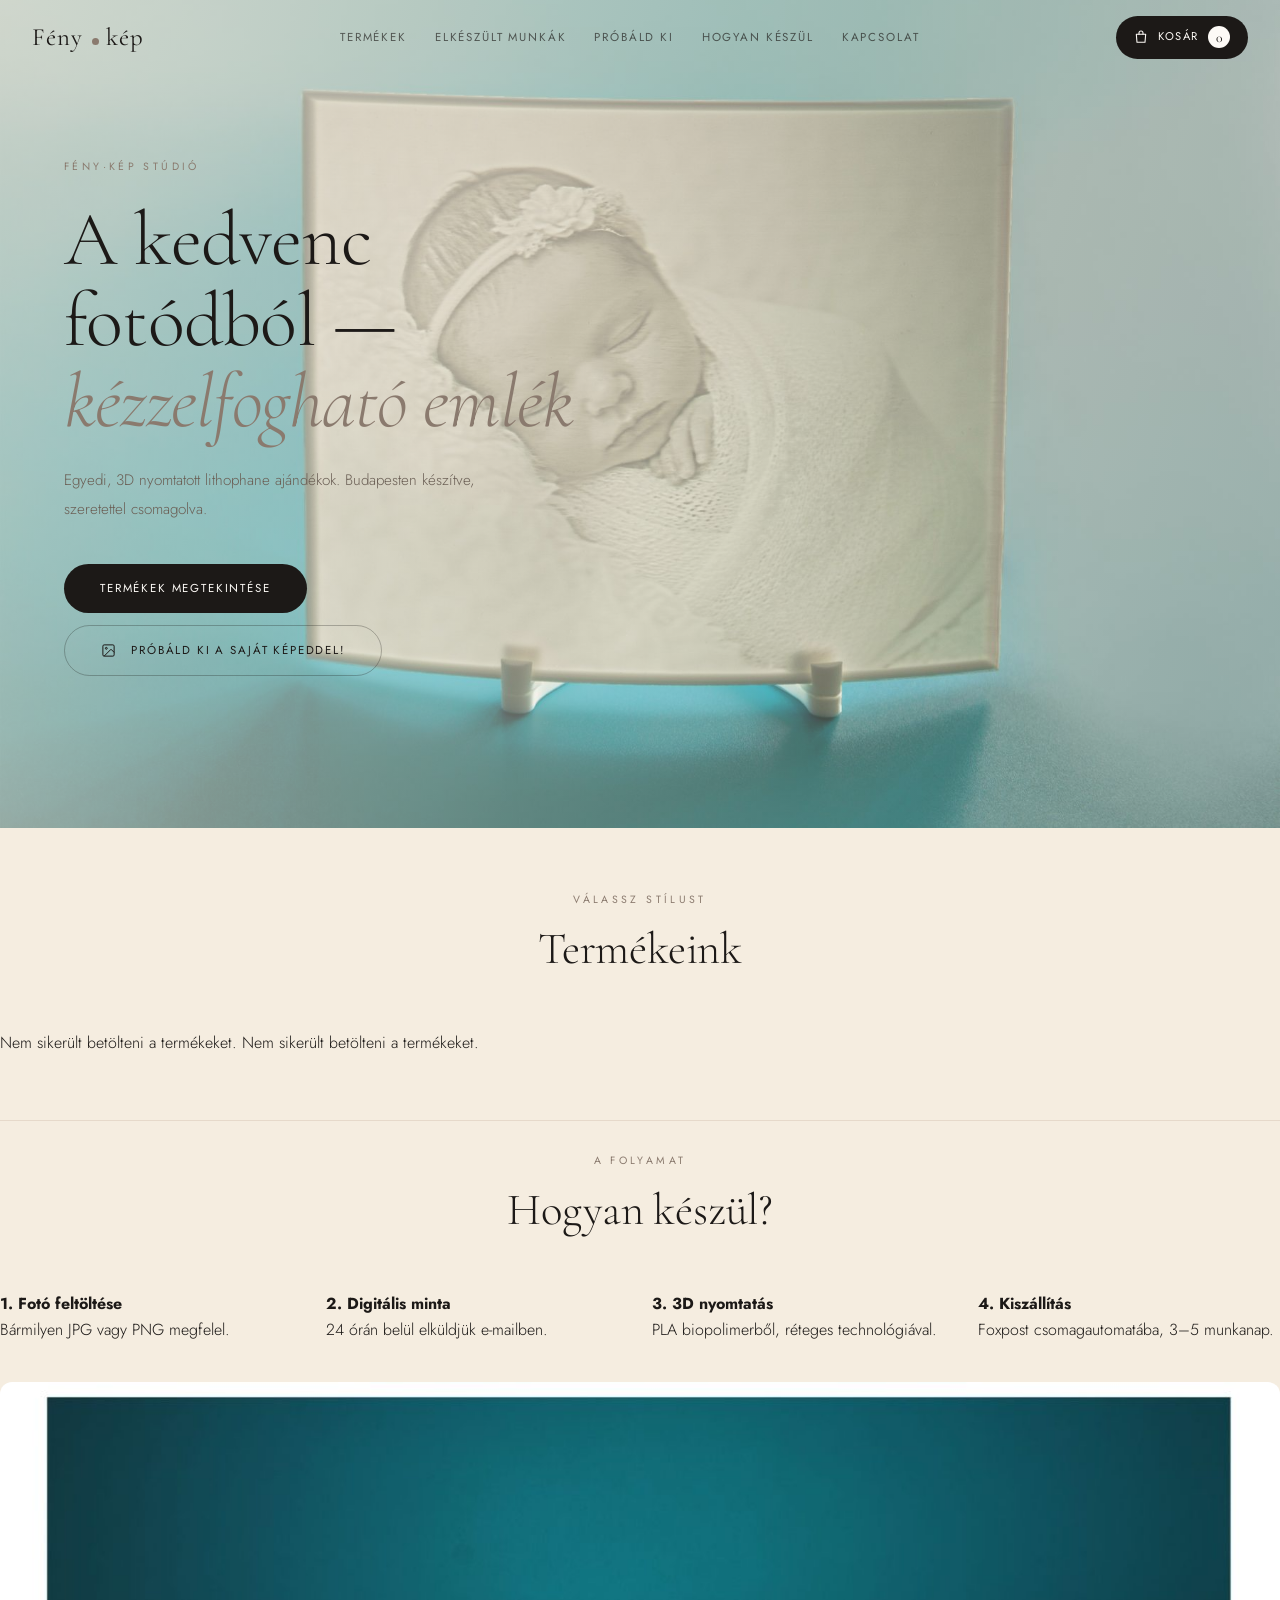
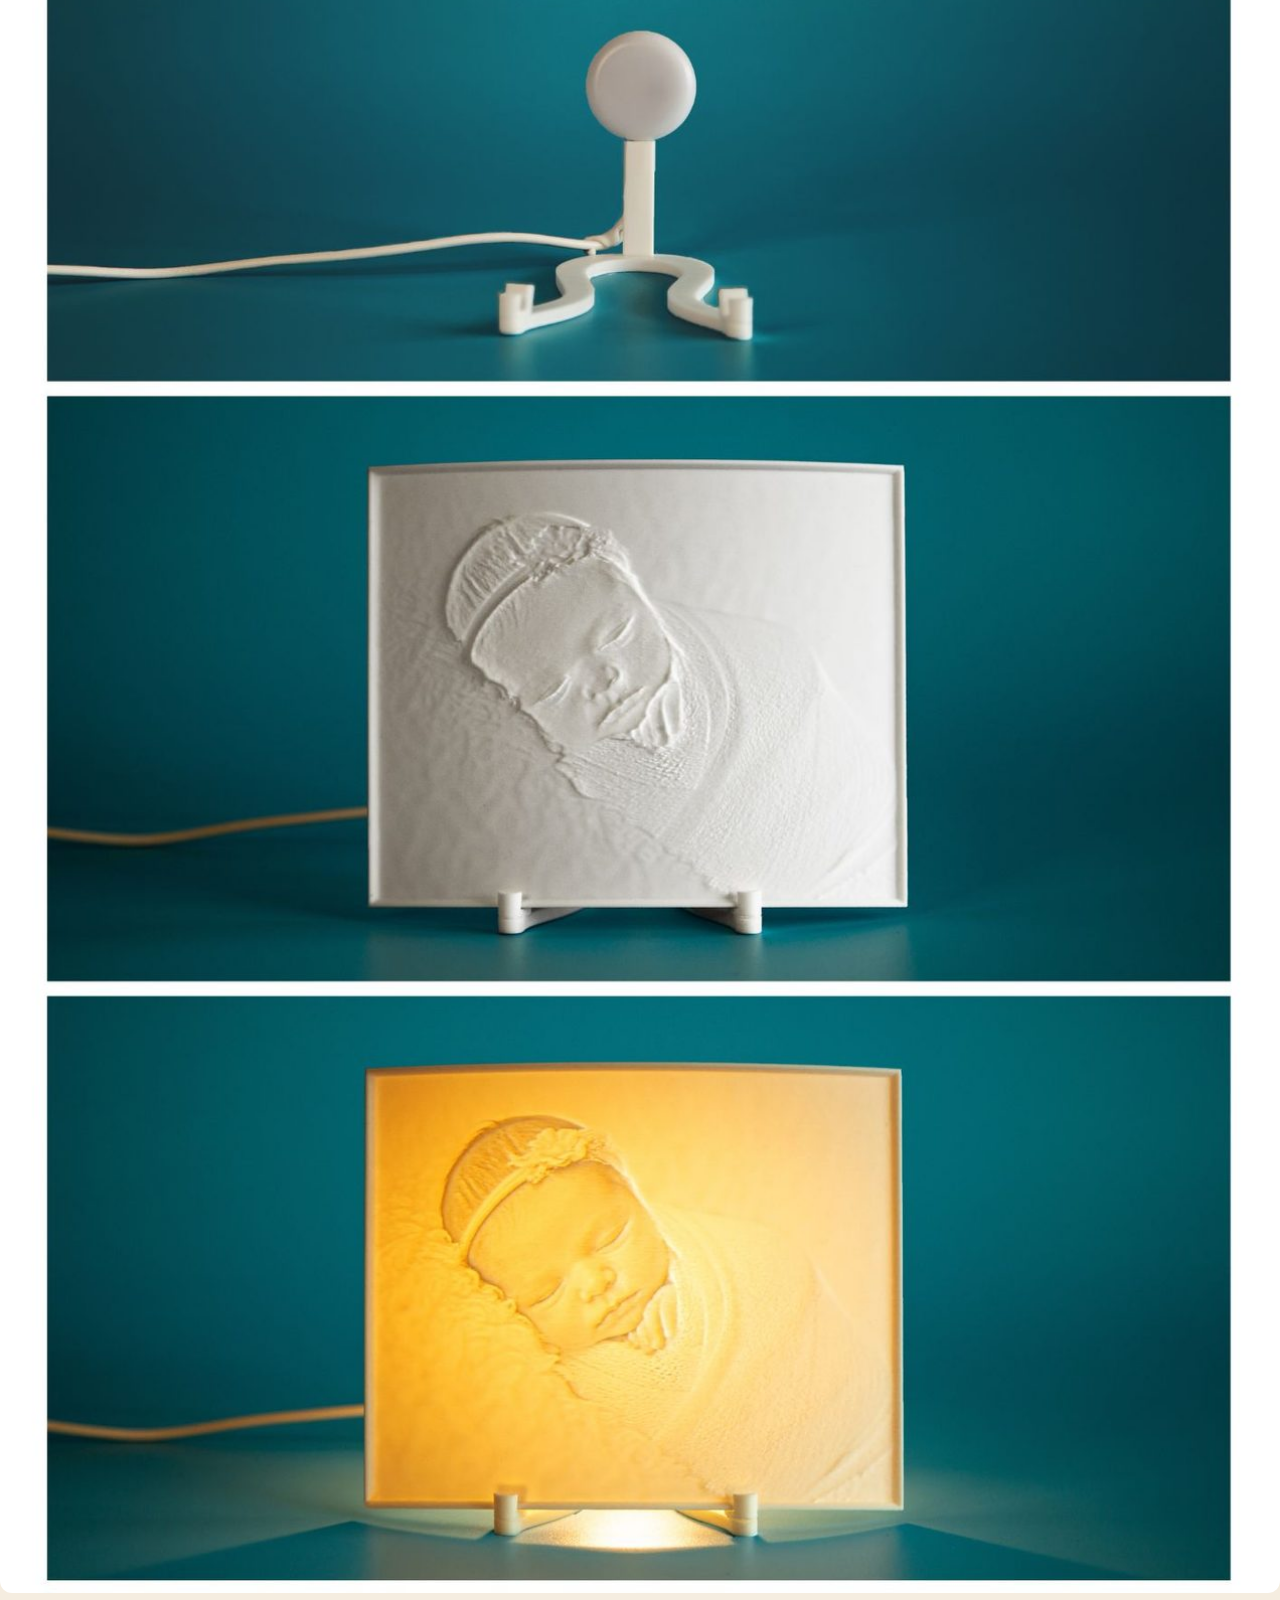
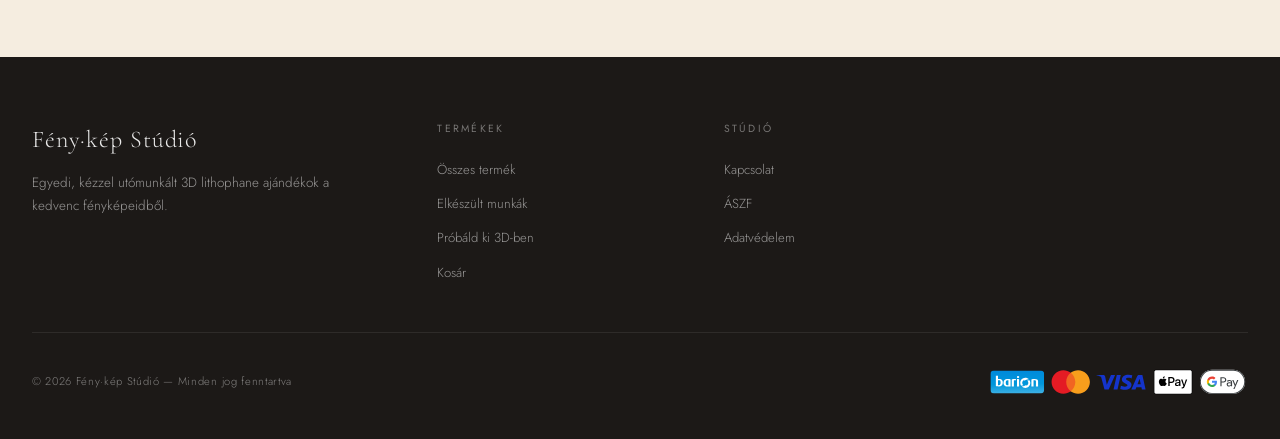
==== commit d0249a1f: "big pile of changes" ====
--- a/frontend/index.html
+++ b/frontend/index.html
@@ -5,6 +5,7 @@
 <meta name="viewport" content="width=device-width, initial-scale=1">
 <title>Fény·kép Stúdió — Egyedi 3D lithophane ajándékok</title>
 <link rel="stylesheet" href="css/style.css?v=20260914a">
+<script src="js/cart.js?v=20260914a"></script>
 </head>
 <body>
 <div class="site-wrapper">
@@ -23,7 +24,7 @@
       <a href="kosar.html">
         <svg width="16" height="16" viewBox="0 0 24 24" fill="none" stroke="currentColor" stroke-width="1.6" stroke-linecap="round" stroke-linejoin="round"><path d="M5 8h14l-1 12H6L5 8Z"/><path d="M9 8V6a3 3 0 0 1 6 0v2"/></svg>
         Kosár
-        <span class="cart-count">0</span>
+        <span class="cart-count"></span>
       </a>
     </div>
     <button class="nav-burger" id="nav-burger" aria-label="Menü">
@@ -31,6 +32,13 @@
     </button>
   </div>
 </header>
+
+<script>
+  /* A kosár száma még az oldal kirajzolása előtt a helyére kerül.
+     Ha csak a DOMContentLoaded-nél írnánk be, a látogató egy pillanatra
+     üres (korábban: 0-s) kosarat látna minden oldalbetöltéskor. */
+  renderCartBadge();
+</script>
 
 <section class="hero">
   <div class="hero-bg" style="background-image:url('assets/hero-poster.jpg');">
@@ -78,52 +86,12 @@
   <img src="assets/folyamat-kollazs.jpg" alt="A litofán készítésének folyamata" style="width:100%; border-radius:12px; display:block;">
 </section>
 
-<footer class="site-footer">
-  <div class="container">
-    <div class="footer-grid">
-      <div class="footer-brand">
-        <a class="site-logo" href="index.html">Fény·kép Stúdió</a>
-        <p>Egyedi, kézzel utómunkált 3D lithophane ajándékok a kedvenc fényképeidből.</p>
-      </div>
-      <div class="footer-col">
-        <h4>Termékek</h4>
-        <ul>
-          <li><a href="index.html">Összes termék</a></li>
-          <li><a href="galeria.html">Elkészült munkák</a></li>
-          <li><a href="kiprobalom.html">Próbáld ki 3D-ben</a></li>
-          <li><a href="kosar.html">Kosár</a></li>
-          <li><a href="penztar.html">Pénztár</a></li>
-        </ul>
-      </div>
-      <div class="footer-col">
-        <h4>Stúdió</h4>
-        <ul>
-          <li><a href="kapcsolat.html">Kapcsolat</a></li>
-          <li><a href="aszf.html">ÁSZF</a></li>
-          <li><a href="adatvedelem.html">Adatvédelem</a></li>
-        </ul>
-      </div>
-    </div>
-    <div class="footer-bottom">
-      <span>&copy; 2026 Fény·kép Stúdió — Minden jog fenntartva</span>
-      <!-- Barion Smart Payment Banner — a nyitóoldalon kötelező eleme egy
-           Barion shopnak (infra/barion-smart-banner-dev-guide.pdf). -->
-      <div class="barion-banner barion-banner--footer">
-        <a href="https://www.barion.com/hu/" target="_blank" rel="noopener noreferrer" aria-label="Barion — biztonságos online fizetés">
-          <img src="assets/barion/barion-smart-banner-light.svg"
-               alt="Barion — biztonságos bankkártyás fizetés: Mastercard, Maestro, Visa, Visa Electron, American Express"
-               width="567" height="108" loading="lazy">
-        </a>
-      </div>
-    </div>
-  </div>
-</footer>
 
 </div>
 <script src="js/config.js?v=20260914a"></script>
-<script src="js/cart.js?v=20260914a"></script>
 <script src="js/api.js?v=20260914a"></script>
 <script src="js/home.js?v=20260914a"></script>
 <script src="js/nav.js?v=20260914a"></script>
+<script src="js/site-footer.js?v=20260914a"></script>
 </body>
 </html>
--- a/frontend/css/style.css
+++ b/frontend/css/style.css
@@ -2991,3 +2991,80 @@
   .barion-banner--checkout img,
   .barion-banner--footer img { max-width: 100%; }
 }
+
+/* ── Foxpost csomagautomata-választó ─────────────────────────── */
+.fp-hint {
+  font-size: 0.82rem;
+  line-height: 1.6;
+  color: var(--text-muted);
+}
+.fp-selected {
+  padding: 0.75rem 0.9rem;
+  border: 1.5px solid #4a7a44;
+  border-radius: var(--radius);
+  background: #f2f7f1;
+  font-size: 0.85rem;
+  line-height: 1.6;
+}
+.fp-selected strong { color: #3c6837; }
+.fp-selected__address { color: var(--text-muted); }
+
+.fp-list {
+  max-height: 220px;
+  overflow-y: auto;
+  margin-top: 0.6rem;
+  border: 1px solid var(--border);
+  border-radius: var(--radius);
+}
+.fp-list:empty { display: none; }
+
+/* Gomb, nem div: így billentyűzettel is végigjárható és választható. */
+.fp-list-item {
+  display: block;
+  width: 100%;
+  text-align: left;
+  padding: 0.6rem 0.75rem;
+  border: 0;
+  border-bottom: 1px solid var(--border);
+  background: transparent;
+  font-family: var(--font-sans);
+  font-size: 0.85rem;
+  line-height: 1.45;
+  color: var(--text);
+  cursor: pointer;
+  transition: background 0.15s;
+}
+.fp-list-item:last-child { border-bottom: 0; }
+.fp-list-item:hover { background: var(--sand-light); }
+.fp-list-item:focus-visible { outline: 2px solid var(--charcoal); outline-offset: -2px; }
+.fp-list-item__address {
+  display: block;
+  font-size: 0.78rem;
+  color: var(--text-muted);
+}
+.fp-list-item.is-selected {
+  background: #f2f7f1;
+  box-shadow: inset 3px 0 0 #4a7a44;
+}
+.fp-list-item.is-selected strong { color: #3c6837; }
+
+/* Visszatöltött piszkozat jelzése a pénztárban */
+.litho-draft-note {
+  margin-bottom: 1rem;
+  padding: 0.7rem 0.9rem;
+  border: 1px solid rgba(160, 130, 100, 0.35);
+  border-radius: var(--radius);
+  background: var(--sand-light);
+  font-size: 0.82rem;
+  line-height: 1.55;
+  color: var(--text-muted);
+}
+
+/* Mézesbödön mező: a képernyőn sehol, de a robotok kitöltik. */
+.litho-cf__hp {
+  position: absolute;
+  left: -9999px;
+  width: 1px;
+  height: 1px;
+  overflow: hidden;
+}
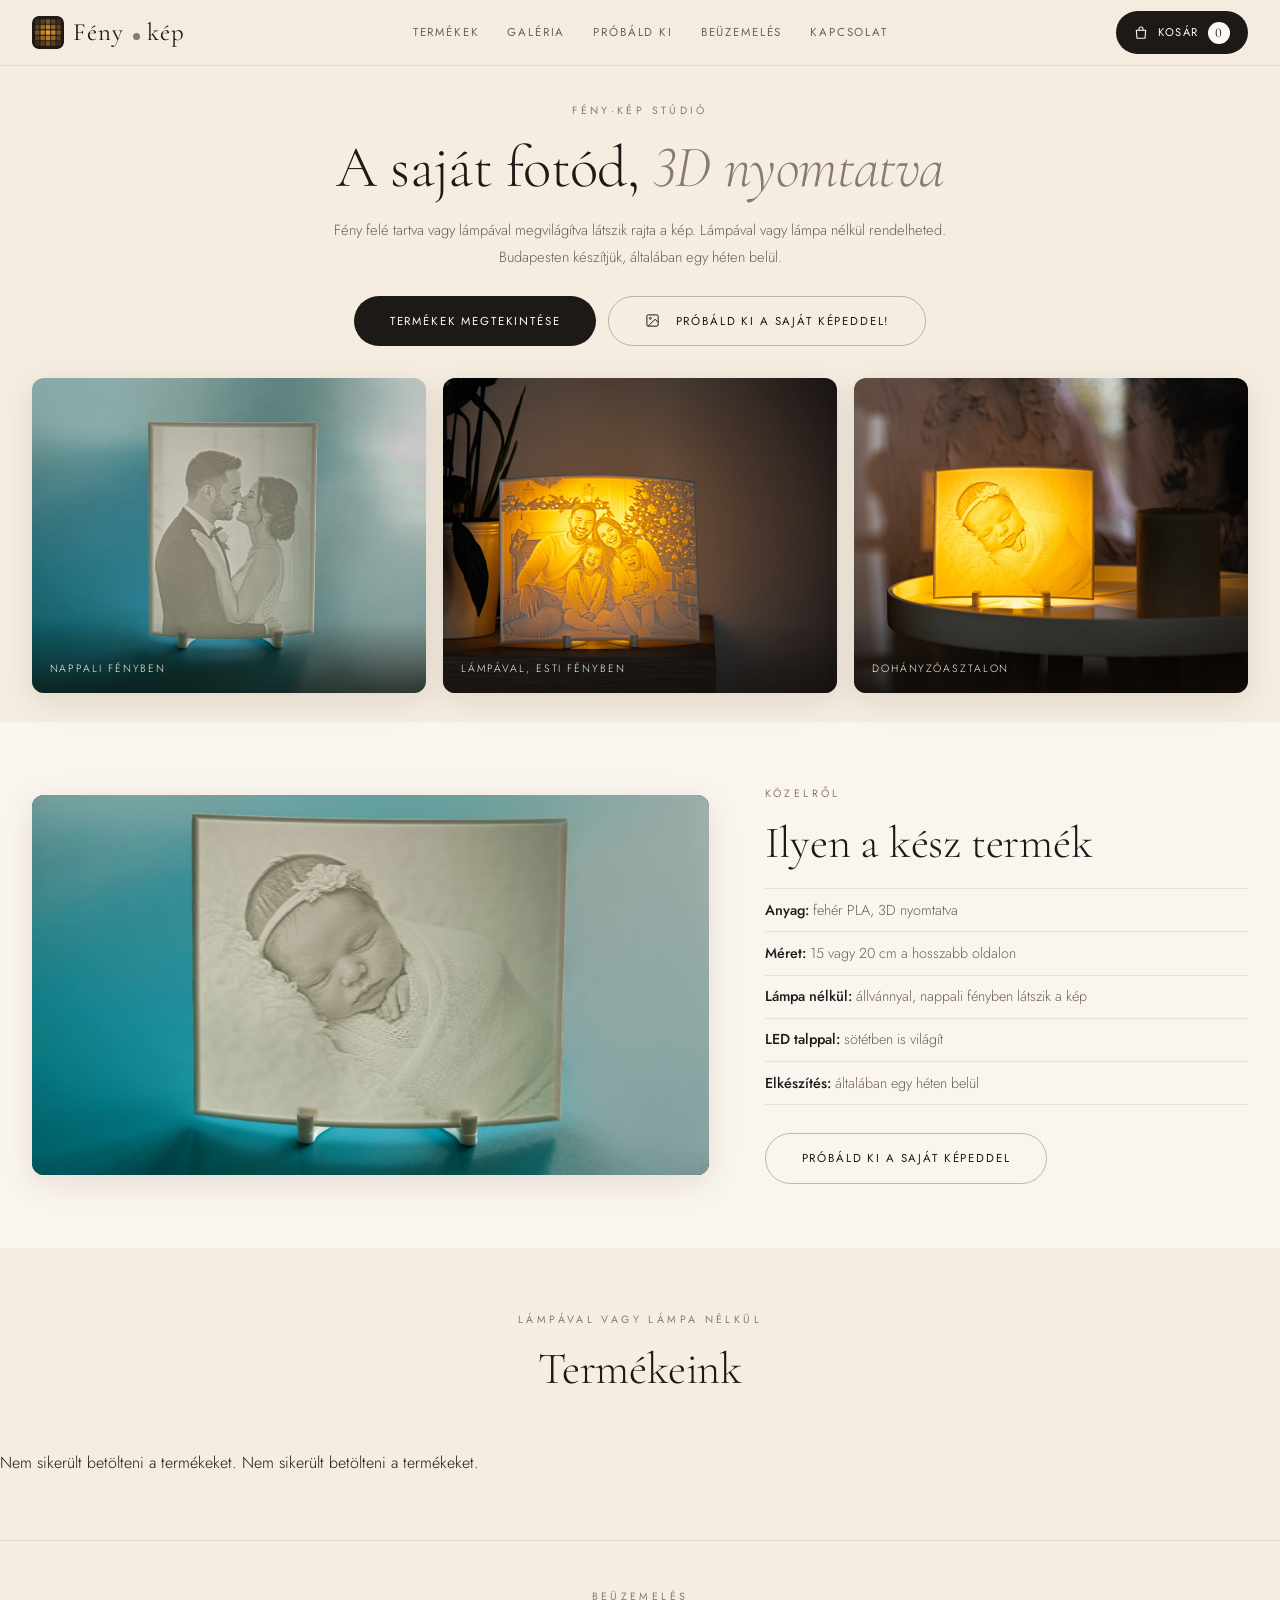
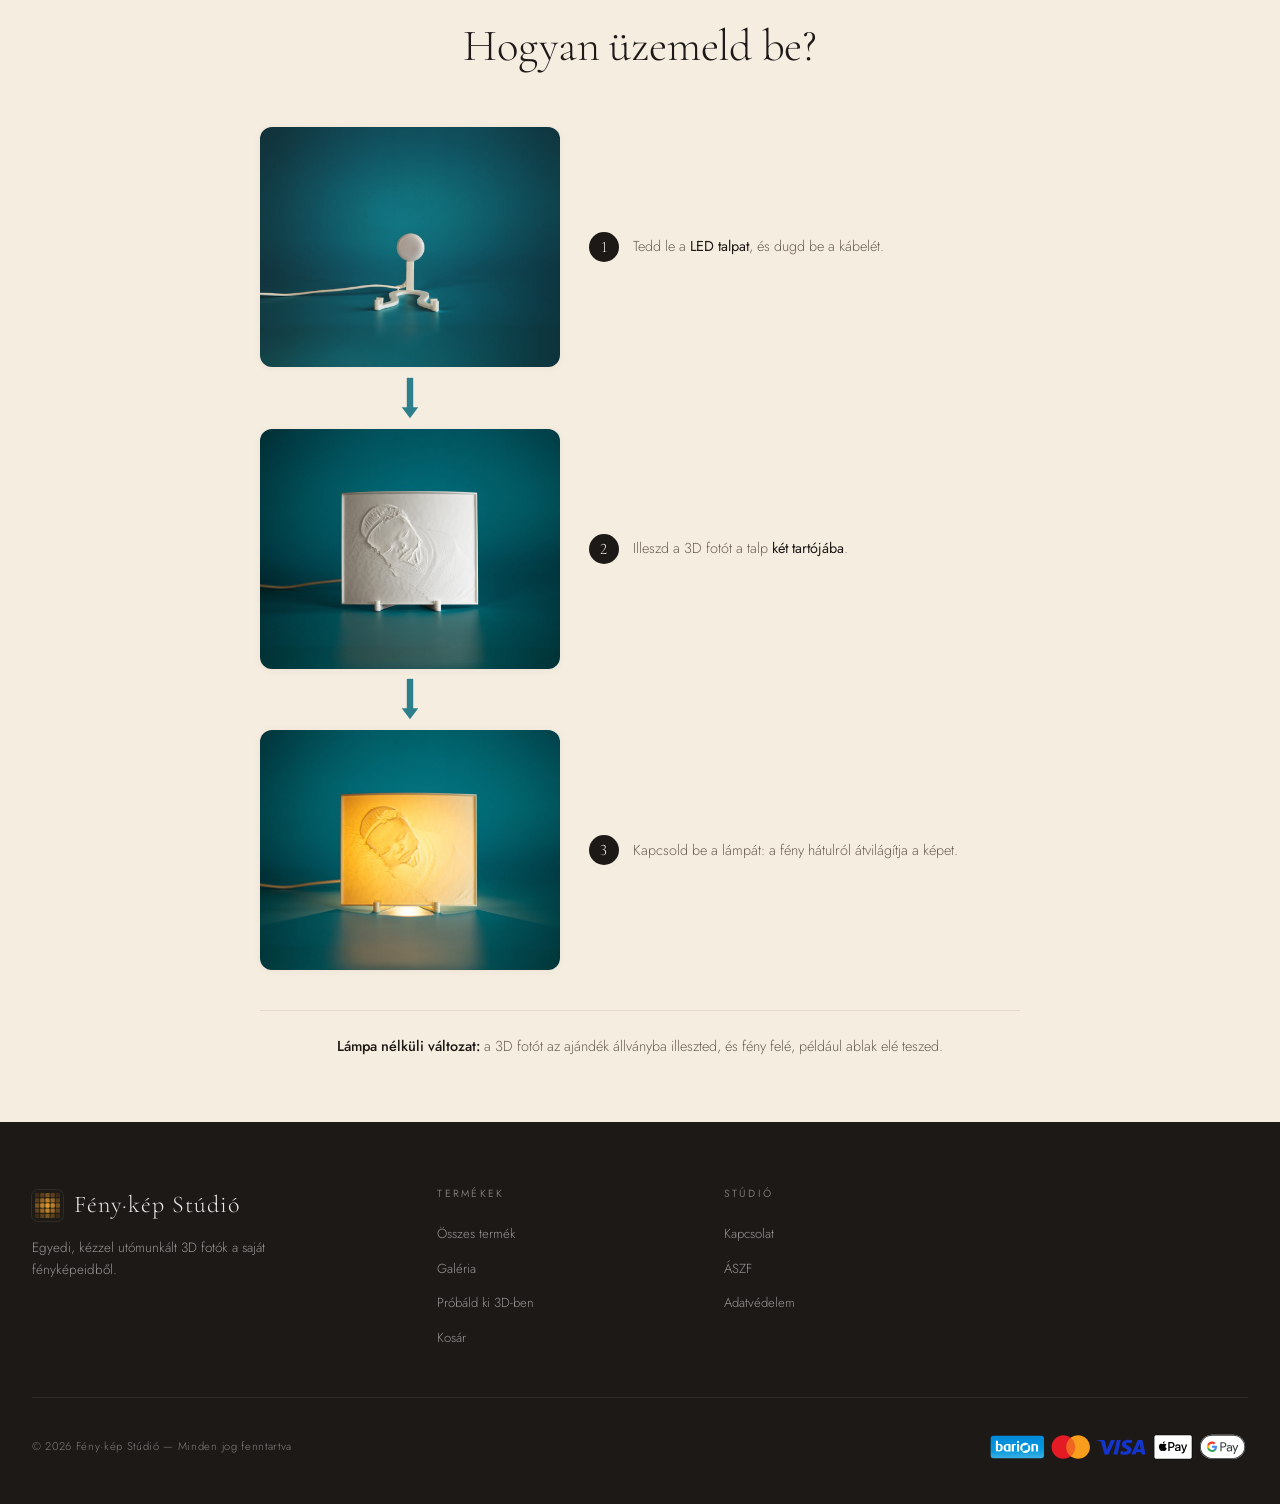
==== commit 3e04c26e: "another big pile of changes" ====
--- a/frontend/index.html
+++ b/frontend/index.html
@@ -3,21 +3,22 @@
 <head>
 <meta charset="UTF-8">
 <meta name="viewport" content="width=device-width, initial-scale=1">
-<title>Fény·kép Stúdió — Egyedi 3D lithophane ajándékok</title>
-<link rel="stylesheet" href="css/style.css?v=20260914a">
-<script src="js/cart.js?v=20260914a"></script>
+<title>Fény·kép Stúdió — 3D fotó a saját képedből</title>
+<link rel="icon" type="image/svg+xml" href="assets/favicon.svg">
+<link rel="stylesheet" href="css/style.css?v=20261012b">
+<script src="js/cart.js?v=20261009a"></script>
 </head>
 <body>
 <div class="site-wrapper">
 
 <header class="site-header" id="site-header">
   <div class="container">
-    <a class="site-logo" href="index.html">Fény<span class="site-logo-dot"></span>kép</a>
+    <a class="site-logo" href="index.html"><img class="site-logo-mark" src="assets/favicon.svg" alt="" aria-hidden="true">Fény<span class="site-logo-dot"></span>kép</a>
     <nav class="site-nav" id="site-nav">
-      <a href="index.html">Termékek</a>
-      <a href="galeria.html">Elkészült munkák</a>
+      <a href="index.html#products">Termékek</a>
+      <a href="galeria.html">Galéria</a>
       <a href="kiprobalom.html">Próbáld ki</a>
-      <a href="index.html#how">Hogyan készül</a>
+      <a href="index.html#beuzemeles">Beüzemelés</a>
       <a href="kapcsolat.html">Kapcsolat</a>
     </nav>
     <div class="cart-icon-wrap">
@@ -40,17 +41,18 @@
   renderCartBadge();
 </script>
 
-<section class="hero">
-  <div class="hero-bg" style="background-image:url('assets/hero-poster.jpg');">
-    <video autoplay muted loop playsinline poster="assets/hero-poster.jpg"
-           style="position:absolute; inset:0; width:100%; height:100%; object-fit:cover;">
-      <source src="assets/hero-video.mp4" type="video/mp4">
-    </video>
-  </div>
-  <div class="hero-content">
+<!-- ══ BEVEZETŐ ═══════════════════════════════════════════════
+     A cím és a leírás szándékosan NEM a videón van: a mozgó háttéren
+     nehéz elolvasni, és a fejléc is beleveszett. Ezért a szöveg saját,
+     nyugodt hátteret kap, a videó pedig lejjebb, kisebben szerepel.
+     A .hero osztály eltűnt a lapról: a nav.js abból tudja, hogy a
+     fejlécnek átlátszónak kell-e lennie — így most rögtön tömör. -->
+<section class="home-intro">
+  <div class="container">
     <span class="hero-eyebrow">Fény·kép Stúdió</span>
-    <h1>A kedvenc fotódból — <em>kézzelfogható emlék</em></h1>
-    <p class="hero-sub">Egyedi, 3D nyomtatott lithophane ajándékok. Budapesten készítve, szeretettel csomagolva.</p>
+    <h1 class="home-intro__title">A saját fotód, <em>3D nyomtatva</em></h1>
+    <p class="home-intro__lead">Fény felé tartva vagy lámpával megvilágítva látszik rajta a kép.
+      Lámpával vagy lámpa nélkül rendelheted. Budapesten készítjük, általában egy héten belül.</p>
     <div class="hero-buttons">
       <a href="index.html#products" class="btn-primary">Termékek megtekintése</a>
       <a href="kiprobalom.html" class="btn-outline">
@@ -61,9 +63,58 @@
   </div>
 </section>
 
+<!-- ══ HÁROM FOTÓ ════════════════════════════════════════════
+     Ez az első, amit a látogató lát a szöveg után: pár másodperc alatt
+     el tudja dönteni, hogy érdekli-e. Mindhárom kép valódi környezetben
+     mutatja a terméket, nem stúdióháttéren. -->
+<section class="home-shots">
+  <div class="container">
+    <div class="home-shots__grid">
+      <figure class="home-shot">
+        <img src="assets/gallery/g9-termeszetesfeny3.jpg" alt="3D fotó nappali fényben" loading="eager">
+        <figcaption>Nappali fényben</figcaption>
+      </figure>
+      <figure class="home-shot">
+        <img src="assets/gallery/g2-csaladikep.jpg" alt="Családi fotóból készült 3D fotó, hátulról megvilágítva" loading="eager">
+        <figcaption>Lámpával, esti fényben</figcaption>
+      </figure>
+      <figure class="home-shot">
+        <img src="assets/gallery/g1-babakep3.jpg" alt="Babafotóból készült világító 3D fotó egy dohányzóasztalon" loading="lazy">
+        <figcaption>Dohányzóasztalon</figcaption>
+      </figure>
+    </div>
+  </div>
+</section>
+
+<!-- ══ KÖZELRŐL ══════════════════════════════════════════════
+     A videó nem önállóan áll a lap közepén, hanem a termék tényei
+     mellett: bal oldalon a közeli felvételek, jobb oldalon az, amit a
+     vásárlónak tudnia kell. Mobilon a videó kerül felülre. -->
+<section class="home-film">
+  <div class="container home-film__grid">
+    <div class="home-film__frame">
+      <video autoplay muted loop playsinline preload="metadata" poster="assets/hero-poster.jpg">
+        <source src="assets/hero-video.mp4" type="video/mp4">
+      </video>
+    </div>
+    <div class="home-film__text">
+      <span class="section-eyebrow">Közelről</span>
+      <h2 class="section-title">Ilyen a kész termék</h2>
+      <ul class="home-film__facts">
+        <li><strong>Anyag:</strong> fehér PLA, 3D nyomtatva</li>
+        <li><strong>Méret:</strong> 15 vagy 20 cm a hosszabb oldalon</li>
+        <li><strong>Lámpa nélkül:</strong> állvánnyal, nappali fényben látszik a kép</li>
+        <li><strong>LED talppal:</strong> sötétben is világít</li>
+        <li><strong>Elkészítés:</strong> általában egy héten belül</li>
+      </ul>
+      <a href="kiprobalom.html" class="btn-outline">Próbáld ki a saját képeddel</a>
+    </div>
+  </div>
+</section>
+
 <section class="container" id="products" style="padding:4rem 0;">
   <div class="section-header">
-    <span class="section-eyebrow">Válassz stílust</span>
+    <span class="section-eyebrow">Lámpával vagy lámpa nélkül</span>
     <h2 class="section-title">Termékeink</h2>
   </div>
 
@@ -72,26 +123,67 @@
   </div>
 </section>
 
-<section class="container" id="how" style="padding:2rem 0 4rem; border-top:1px solid var(--border);">
+<!-- ══ BEÜZEMELÉS ════════════════════════════════════════════
+     Folyamatábra: a LED talpas változat beüzemelése három lépésben,
+     egymás alatt, nyilakkal. A lámpa nélküli változathoz elég egy mondat. -->
+<section class="container" id="beuzemeles" style="padding:3rem 0 4rem; border-top:1px solid var(--border);">
   <div class="section-header">
-    <span class="section-eyebrow">A folyamat</span>
-    <h2 class="section-title">Hogyan készül?</h2>
+    <span class="section-eyebrow">Beüzemelés</span>
+    <h2 class="section-title">Hogyan üzemeld be?</h2>
   </div>
-  <div class="litho-how-grid">
-    <div><h4>1. Fotó feltöltése</h4><p>Bármilyen JPG vagy PNG megfelel.</p></div>
-    <div><h4>2. Digitális minta</h4><p>24 órán belül elküldjük e-mailben.</p></div>
-    <div><h4>3. 3D nyomtatás</h4><p>PLA biopolimerből, réteges technológiával.</p></div>
-    <div><h4>4. Kiszállítás</h4><p>Foxpost csomagautomatába, 3–5 munkanap.</p></div>
-  </div>
-  <img src="assets/folyamat-kollazs.jpg" alt="A litofán készítésének folyamata" style="width:100%; border-radius:12px; display:block;">
+
+  <ol class="how-flow">
+
+    <li class="how-step">
+      <div class="how-step__media">
+        <img src="assets/beuzemeles/lepes-1.jpg" alt="A LED talp a kábelével" loading="lazy">
+      </div>
+      <div class="how-step__text">
+        <span class="how-step__num">1</span>
+        <p>Tedd le a <strong>LED talpat</strong>, és dugd be a kábelét.</p>
+      </div>
+    </li>
+
+      <div class="how-arrow" aria-hidden="true">
+        <svg viewBox="0 0 24 48" fill="none"><path d="M12 2v36" stroke="currentColor" stroke-width="7" stroke-linecap="butt"/><path d="M3 34l9 12 9-12" fill="currentColor"/></svg>
+      </div>
+
+    <li class="how-step">
+      <div class="how-step__media">
+        <img src="assets/beuzemeles/lepes-2.jpg" alt="A 3D fotó a talp két tartójába illesztve" loading="lazy">
+      </div>
+      <div class="how-step__text">
+        <span class="how-step__num">2</span>
+        <p>Illeszd a 3D fotót a talp <strong>két tartójába</strong>.</p>
+      </div>
+    </li>
+
+      <div class="how-arrow" aria-hidden="true">
+        <svg viewBox="0 0 24 48" fill="none"><path d="M12 2v36" stroke="currentColor" stroke-width="7" stroke-linecap="butt"/><path d="M3 34l9 12 9-12" fill="currentColor"/></svg>
+      </div>
+
+    <li class="how-step">
+      <div class="how-step__media">
+        <img src="assets/beuzemeles/lepes-3.jpg" alt="A bekapcsolt LED hátulról megvilágítja a 3D fotót" loading="lazy">
+      </div>
+      <div class="how-step__text">
+        <span class="how-step__num">3</span>
+        <p>Kapcsold be a lámpát: a fény hátulról átvilágítja a képet.</p>
+      </div>
+    </li>
+
+  </ol>
+
+  <p class="how-note"><strong>Lámpa nélküli változat:</strong> a 3D fotót az ajándék állványba
+    illeszted, és fény felé, például ablak elé teszed.</p>
 </section>
 
 
 </div>
-<script src="js/config.js?v=20260914a"></script>
-<script src="js/api.js?v=20260914a"></script>
-<script src="js/home.js?v=20260914a"></script>
-<script src="js/nav.js?v=20260914a"></script>
-<script src="js/site-footer.js?v=20260914a"></script>
+<script src="js/config.js?v=20261009a"></script>
+<script src="js/api.js?v=20261009a"></script>
+<script src="js/home.js?v=20261009a"></script>
+<script src="js/nav.js?v=20261009a"></script>
+<script src="js/site-footer.js?v=20261009a"></script>
 </body>
 </html>
--- a/frontend/css/style.css
+++ b/frontend/css/style.css
@@ -39,7 +39,14 @@
 
 /* ═══ Reset & base ═════════════════════════════════════════ */
 *, *::before, *::after { box-sizing: border-box; margin: 0; padding: 0; }
-html { font-size: 16px; scroll-behavior: smooth; }
+/* A Cormorant Garamond alapból „régi stílusú” számjegyeket használ: a 3, 5, 9
+   a betűsor alá lóg (3D, 15 cm, 9 990 Ft). Mindenhol egyenes számjegyeket
+   kérünk — az űrlapmezők nem öröklik a betűbeállításokat, ezért a *. */
+* { font-variant-numeric: lining-nums; }
+/* A fejléc fix, ezért a horgonyokra (#products, #beuzemeles) ugráskor rá kell
+   hagyni a fejléc magasságát — különben a szakasz címe a fejléc alá
+   kerül, és úgy tűnik, mintha rossz helyre ugrott volna. */
+html { font-size: 16px; scroll-behavior: smooth; scroll-padding-top: 96px; }
 body {
   background: var(--sand);
   color: var(--text);
@@ -113,6 +120,15 @@
   flex-shrink: 0;
 }
 .site-logo em { font-style: italic; color: var(--taupe); font-weight: 300; }
+/* A favicon a szó előtt, logóként: a sötét csempe a szöveg színével egyezik,
+   a lekerekítés és a magasság a betűmérethez igazodik. */
+.site-logo-mark {
+  width: 1.3em; height: 1.3em;
+  border-radius: 0.26em;
+  align-self: center;
+  margin-right: 0.2rem;
+  flex-shrink: 0;
+}
 .site-logo-dot {
   width: 7px; height: 7px; border-radius: 50%;
   background: var(--taupe); display: inline-block;
@@ -161,59 +177,172 @@
   letter-spacing: 0;
 }
 
-/* ═══ Hero ═════════════════════════════════════════════════ */
-.hero {
-  position: relative;
-  min-height: 92vh;
-  display: flex;
+/* ═══ Főoldal: bevezető ════════════════════════════════════
+   A cím a videón kívül, saját háttéren. Szándékosan nem tölti ki a
+   képernyőt: a fotósor és a videó felső széle is látszódjon már az
+   első képernyőn, hogy a látogató letekerjen. */
+.home-intro {
+  background: var(--sand);
+  padding: 6rem 0 2rem;
+  text-align: center;
+}
+.home-intro__title {
+  font-family: var(--font-serif);
+  font-size: clamp(2.3rem, 4.6vw, 3.9rem);
+  font-weight: 300;
+  line-height: 1.08;
+  margin-bottom: 1.1rem;
+  letter-spacing: -0.01em;
+  text-wrap: balance;
+}
+.home-intro__title em { font-style: italic; color: var(--taupe); font-weight: 300; }
+.home-intro__lead {
+  font-size: 0.92rem;
+  color: var(--text-muted);
+  max-width: 660px;
+  margin: 0 auto 1.5rem;
+  line-height: 1.85;
+  text-wrap: pretty;
+}
+.home-intro .hero-buttons { justify-content: center; }
+
+/* ═══ Főoldal: három fotó ══════════════════════════════════ */
+.home-shots { background: var(--sand); padding: 0 0 1.8rem; }
+.home-shots__grid {
+  display: grid;
+  grid-template-columns: repeat(3, 1fr);
+  gap: 1.1rem;
+}
+.home-shot { margin: 0; position: relative; }
+.home-shot img {
+  display: block;
+  width: 100%;
+  aspect-ratio: 5 / 4;
+  object-fit: cover;
+  border-radius: var(--radius);
+  box-shadow: var(--shadow);
+}
+.home-shot figcaption {
+  position: absolute; left: 0; right: 0; bottom: 0;
+  padding: 2.5rem 1.1rem 0.95rem;
+  font-size: 0.66rem;
+  letter-spacing: 0.18em;
+  text-transform: uppercase;
+  color: #fdfaf6;
+  border-radius: 0 0 var(--radius) var(--radius);
+  background: linear-gradient(to top, rgba(20,14,8,0.62), rgba(20,14,8,0));
+}
+
+/* ═══ Főoldal: videó ═══════════════════════════════════════ */
+.home-film { background: var(--sand-light); padding: 4rem 0; }
+.home-film__grid {
+  display: grid;
+  grid-template-columns: 1.4fr 1fr;
+  gap: 3.5rem;
   align-items: center;
+}
+.home-film__frame {
+  border-radius: var(--radius);
   overflow: hidden;
-  background: var(--sand);
-}
-.hero-bg {
-  position: absolute;
-  inset: 0;
-  background-size: cover;
-  background-position: center 30%;
-}
-.hero-bg::after {
-  content: '';
-  position: absolute;
-  inset: 0;
-  background: linear-gradient(105deg, rgba(245,237,224,0.7) 0%, rgba(245,237,224,0.35) 55%, rgba(245,237,224,0.1) 100%);
-}
-.hero-content {
-  position: relative;
-  z-index: 2;
-  max-width: 620px;
-  padding: 4rem 2rem 4rem 5vw;
-}
+  box-shadow: var(--shadow);
+  background: var(--charcoal);
+}
+/* A videó 16:9-es, így nem vágunk le belőle semmit. */
+.home-film__frame video {
+  display: block;
+  width: 100%;
+  aspect-ratio: 16 / 9;
+  object-fit: cover;
+}
+.home-film__text .section-title { margin-bottom: 1.25rem; }
+.home-film__facts {
+  list-style: none;
+  margin: 0 0 1.75rem;
+  padding: 0;
+  border-top: 1px solid var(--border);
+}
+.home-film__facts li {
+  padding: 0.6rem 0;
+  border-bottom: 1px solid var(--border);
+  font-size: 0.9rem;
+  color: var(--text-muted);
+}
+.home-film__facts strong { color: var(--charcoal); font-weight: 500; }
+@media (max-width: 860px) {
+  .home-film { padding: 3rem 0; }
+  .home-film__grid { grid-template-columns: 1fr; gap: 2rem; }
+}
+
+/* ═══ Főoldal: folyamatábra ════════════════════════════════ */
+.how-flow { list-style: none; margin: 0 auto; padding: 0; max-width: 760px; }
+.how-step {
+  display: grid;
+  grid-template-columns: 300px 1fr;
+  gap: 1.8rem;
+  align-items: center;
+}
+.how-step__media img {
+  display: block; width: 100%;
+  aspect-ratio: 5 / 4;
+  object-fit: cover;
+  border-radius: var(--radius);
+  box-shadow: var(--shadow-sm);
+}
+/* A lámpa nélküli változat egy mondatban, a folyamatábra alatt. */
+.how-note {
+  max-width: 760px;
+  margin: 2.5rem auto 0;
+  padding-top: 1.5rem;
+  border-top: 1px solid var(--border);
+  font-size: 0.9rem;
+  color: var(--text-muted);
+  text-align: center;
+}
+.how-note strong { color: var(--charcoal); font-weight: 500; }
+.how-step__text { display: flex; gap: 0.9rem; align-items: flex-start; }
+.how-step__num {
+  flex-shrink: 0;
+  width: 30px; height: 30px;
+  display: inline-flex; align-items: center; justify-content: center;
+  border-radius: 50%;
+  background: var(--charcoal); color: var(--warm-white);
+  font-family: var(--font-serif); font-size: 1rem; line-height: 1;
+}
+.how-step__text p {
+  font-size: 0.9rem; line-height: 1.8; color: var(--text-muted);
+  margin: 0.15rem 0 0;
+}
+.how-step__text strong { color: var(--text); font-weight: 400; }
+.how-step__text a { color: var(--taupe); text-decoration: underline; text-underline-offset: 3px; }
+/* A nyíl a lépések között: ugyanaz a kékzöld, mint a skiccen. */
+.how-arrow {
+  color: #2e7f8c;
+  display: flex; justify-content: center;
+  padding: 0.55rem 0;
+  width: 300px;   /* a képoszlop szélessége — a nyíl a képek alatt áll */
+}
+.how-arrow svg { width: 22px; height: 44px; display: block; }
+
+@media (max-width: 900px) {
+  .home-intro { padding: 6.5rem 0 2rem; }
+  .how-step { grid-template-columns: 220px 1fr; gap: 1.3rem; }
+  .how-arrow { width: 220px; }
+}
+@media (max-width: 640px) {
+  .home-shots__grid { grid-template-columns: 1fr; gap: 0.9rem; }
+  .how-step { grid-template-columns: 1fr; gap: 0.9rem; }
+  .how-arrow { width: 100%; padding: 0.35rem 0; }
+  .how-arrow svg { height: 34px; }
+}
+
 .hero-eyebrow {
   display: inline-block;
   font-size: 0.66rem;
   letter-spacing: 0.32em;
   text-transform: uppercase;
   color: var(--taupe);
-  margin-bottom: 1.5rem;
-  font-weight: 400;
-}
-.hero h1 {
-  font-family: var(--font-serif);
-  font-size: clamp(2.8rem, 6vw, 5.2rem);
-  font-weight: 300;
-  line-height: 1.05;
-  margin-bottom: 1.5rem;
-  letter-spacing: -0.01em;
-  text-wrap: balance;
-}
-.hero h1 em { font-style: italic; color: var(--taupe); font-weight: 300; }
-.hero-sub {
-  font-size: 0.95rem;
-  color: var(--text-muted);
-  max-width: 420px;
-  margin-bottom: 2.5rem;
-  line-height: 1.9;
-  text-wrap: pretty;
+  margin-bottom: 1rem;
+  font-weight: 400;
 }
 .hero-buttons { display: flex; gap: 0.75rem; flex-wrap: wrap; }
 
@@ -1437,9 +1566,13 @@
   font-size: 1.5rem;
   font-weight: 300;
   color: rgba(255,255,255,0.9);
-  display: block;
+  display: flex;
+  align-items: center;
+  gap: 0.5rem;
   margin-bottom: 0.75rem;
 }
+/* A sötét láblécen a csempe széle beleolvadna — egy halvány keret kirajzolja. */
+.footer-brand .site-logo-mark { box-shadow: 0 0 0 1px rgba(255,255,255,0.08); }
 .footer-brand p { font-size: 0.84rem; line-height: 1.7; max-width: 320px; font-weight: 300; }
 .footer-col h4 {
   font-size: 0.65rem;
@@ -1692,7 +1825,8 @@
 
 /* Left info panel */
 .litho-contact-info {
-  background: var(--charcoal);
+  background: var(--sand-light);
+  border-right: 1px solid var(--border);
   padding: 6rem 3.5rem;
   display: flex;
   flex-direction: column;
@@ -1700,20 +1834,11 @@
   position: relative;
   overflow: hidden;
 }
-.litho-contact-info::before {
-  content: '';
-  position: absolute;
-  bottom: -80px; left: -80px;
-  width: 300px; height: 300px;
-  border-radius: 50%;
-  background: radial-gradient(circle, rgba(138,122,110,0.18) 0%, transparent 70%);
-  pointer-events: none;
-}
 .litho-contact-info__eyebrow {
   font-size: 0.66rem;
   letter-spacing: 0.32em;
   text-transform: uppercase;
-  color: var(--taupe-light);
+  color: var(--taupe);
   display: block;
   margin-bottom: 1.5rem;
   font-weight: 400;
@@ -1722,16 +1847,16 @@
   font-family: var(--font-serif);
   font-size: clamp(2.4rem, 4vw, 3.2rem);
   font-weight: 300;
-  color: rgba(255,255,255,0.92);
+  color: var(--charcoal);
   line-height: 1.08;
   letter-spacing: -0.01em;
   margin-bottom: 1.5rem;
   text-wrap: balance;
 }
-.litho-contact-info__title em { font-style: italic; color: var(--taupe-light); font-weight: 300; }
+.litho-contact-info__title em { font-style: italic; color: var(--taupe); font-weight: 300; }
 .litho-contact-info__desc {
   font-size: 0.88rem;
-  color: rgba(255,255,255,0.45);
+  color: var(--text-muted);
   line-height: 1.85;
   max-width: 320px;
   text-wrap: pretty;
@@ -1750,9 +1875,9 @@
 .litho-contact-detail__icon {
   width: 38px; height: 38px;
   border-radius: 50%;
-  border: 1px solid rgba(255,255,255,0.12);
+  border: 1px solid var(--border-mid);
   display: flex; align-items: center; justify-content: center;
-  color: var(--taupe-light);
+  color: var(--taupe);
   flex-shrink: 0;
   font-size: 0.95rem;
 }
@@ -1760,21 +1885,21 @@
   font-size: 0.62rem;
   letter-spacing: 0.18em;
   text-transform: uppercase;
-  color: rgba(255,255,255,0.3);
+  color: var(--text-light);
   display: block;
   margin-bottom: 0.2rem;
   font-weight: 400;
 }
 .litho-contact-detail__value {
   font-size: 0.88rem;
-  color: rgba(255,255,255,0.75);
+  color: var(--text);
   font-weight: 300;
 }
 .litho-contact-detail__value a {
   color: inherit;
   transition: color 0.18s;
 }
-.litho-contact-detail__value a:hover { color: rgba(255,255,255,0.95); }
+.litho-contact-detail__value a:hover { color: var(--taupe); }
 
 .litho-contact-socials {
   display: flex;
@@ -1785,15 +1910,15 @@
   display: inline-flex; align-items: center; justify-content: center;
   width: 40px; height: 40px;
   border-radius: 50%;
-  border: 1px solid rgba(255,255,255,0.12);
-  color: rgba(255,255,255,0.5);
+  border: 1px solid var(--border-mid);
+  color: var(--text-muted);
   font-size: 0.8rem;
   transition: border-color 0.18s, color 0.18s;
   text-decoration: none;
 }
 .litho-contact-socials a:hover {
-  border-color: rgba(255,255,255,0.4);
-  color: rgba(255,255,255,0.9);
+  border-color: var(--taupe);
+  color: var(--charcoal);
 }
 
 /* Right form panel */
@@ -1933,7 +2058,7 @@
 /* Responsive contact */
 @media (max-width: 900px) {
   .litho-contact-wrap { grid-template-columns: 1fr; }
-  .litho-contact-info { padding: 4rem 2rem; }
+  .litho-contact-info { padding: 4rem 2rem; border-right: none; border-bottom: 1px solid var(--border); }
   .litho-contact-form-wrap { padding: 3.5rem 2rem; }
 }
 @media (max-width: 600px) {
@@ -2416,6 +2541,7 @@
    can band even when the panels are taller than the screen. */
 .litho-contact-page { background: var(--sand-light); }
 .litho-contact-wrap {
+  background: var(--sand-light);
   min-height: 100vh;
   min-height: 100svh; /* ignores mobile browser chrome that comes and goes */
 }
@@ -3048,18 +3174,6 @@
 }
 .fp-list-item.is-selected strong { color: #3c6837; }
 
-/* Visszatöltött piszkozat jelzése a pénztárban */
-.litho-draft-note {
-  margin-bottom: 1rem;
-  padding: 0.7rem 0.9rem;
-  border: 1px solid rgba(160, 130, 100, 0.35);
-  border-radius: var(--radius);
-  background: var(--sand-light);
-  font-size: 0.82rem;
-  line-height: 1.55;
-  color: var(--text-muted);
-}
-
 /* Mézesbödön mező: a képernyőn sehol, de a robotok kitöltik. */
 .litho-cf__hp {
   position: absolute;
@@ -3068,3 +3182,108 @@
   height: 1px;
   overflow: hidden;
 }
+
+/* ═══ Fényforrás-felajánlás a pénztárban ═══════════════════ */
+.litho-lamp-offer {
+  border-color: rgba(184, 144, 32, 0.45);
+  background: linear-gradient(180deg, rgba(255, 248, 225, 0.75), var(--warm-white));
+}
+.litho-lamp-offer__text {
+  font-size: 0.84rem;
+  line-height: 1.7;
+  color: var(--text-muted);
+  margin-bottom: 0.9rem;
+}
+.litho-lamp-offer__check { align-items: center; }
+.litho-lamp-offer__check strong { color: var(--text); font-weight: 500; }
+
+/* ═══ Megerősítés a rendelés leadása előtt ═════════════════ */
+.litho-no-scroll { overflow: hidden; }
+.litho-order-confirm {
+  position: fixed;
+  inset: 0;
+  z-index: 10001;
+  display: flex;
+  align-items: center;
+  justify-content: center;
+  padding: 1.5rem;
+  background: rgba(28, 25, 23, 0.72);
+}
+.litho-order-confirm[hidden] { display: none; }
+.litho-order-confirm__box {
+  width: 100%;
+  max-width: 480px;
+  max-height: 88vh;
+  overflow-y: auto;
+  padding: 1.9rem 1.7rem 1.6rem;
+  border-radius: var(--radius-lg);
+  background: var(--warm-white);
+  box-shadow: var(--shadow-lg);
+}
+.litho-order-confirm__box:focus-visible { outline: 2px solid var(--taupe); outline-offset: 3px; }
+.litho-order-confirm__title {
+  font-family: var(--font-serif);
+  font-size: 1.7rem;
+  font-weight: 300;
+  margin-bottom: 0.5rem;
+  text-align: center;
+}
+.litho-order-confirm__lead {
+  font-size: 0.86rem;
+  color: var(--text-muted);
+  margin-bottom: 1.1rem;
+  text-align: center;
+}
+.litho-order-confirm__items {
+  border-top: 1px solid var(--border);
+  margin-bottom: 0.9rem;
+}
+.litho-order-confirm__item {
+  display: flex;
+  justify-content: space-between;
+  gap: 1rem;
+  padding: 0.6rem 0;
+  border-bottom: 1px solid var(--border);
+  font-size: 0.8rem;
+  color: var(--text-muted);
+}
+.litho-order-confirm__item span:last-child { white-space: nowrap; color: var(--text); }
+.litho-order-confirm__total {
+  font-family: var(--font-serif);
+  font-size: 1.1rem;
+  margin-bottom: 1.1rem;
+}
+.litho-order-confirm__warn {
+  padding: 0.85rem 1rem;
+  border-radius: var(--radius);
+  background: var(--sand);
+  font-size: 0.8rem;
+  line-height: 1.65;
+  color: var(--text-muted);
+  margin-bottom: 1.3rem;
+}
+.litho-order-confirm__warn strong { color: var(--text); font-weight: 500; }
+.litho-order-confirm__actions {
+  display: grid;
+  grid-template-columns: 1fr 1fr;
+  gap: 0.7rem;
+}
+/* A gombok alapból nagy vízszintes belső térrel jönnek; ebben a szűk
+   ablakban egymás mellé kell férniük. */
+.litho-order-confirm__actions > * {
+  padding-left: 0.9rem;
+  padding-right: 0.9rem;
+  text-align: center;
+}
+@media (max-width: 420px) {
+  .litho-order-confirm__actions { grid-template-columns: 1fr; }
+}
+
+/* Zárójeles magyarázat a csupa nagybetűs mezőcímkék mellett, pl. hogy a
+   15/20 cm a leghosszabb oldalra vonatkozik, nem a szélességre. */
+.label-hint {
+  text-transform: none;
+  letter-spacing: 0;
+  font-size: 0.72rem;
+  color: var(--text-muted);
+}
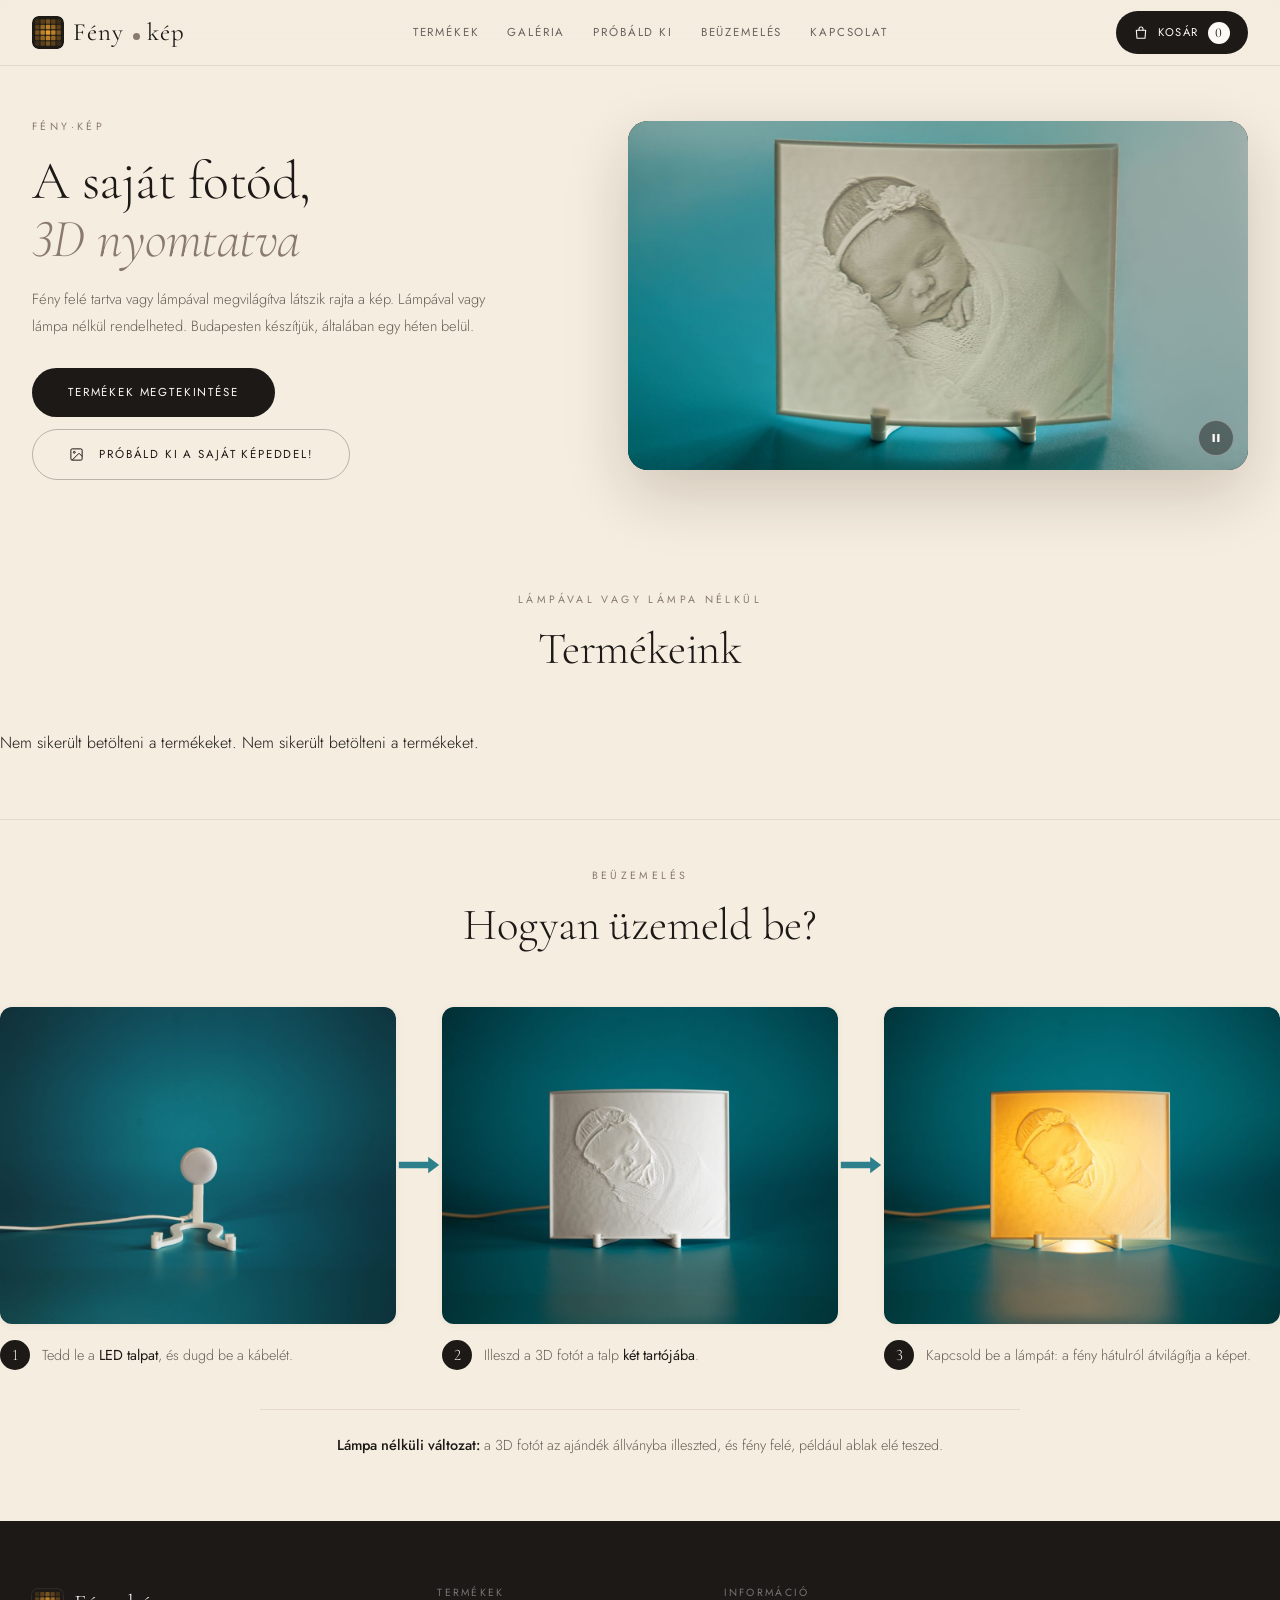
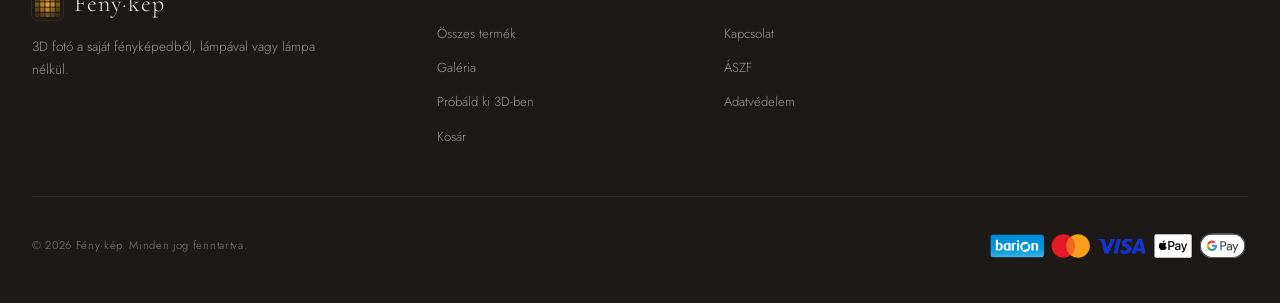
==== commit 65e5c13a: "commit++" ====
--- a/frontend/index.html
+++ b/frontend/index.html
@@ -2,10 +2,29 @@
 <html lang="hu">
 <head>
 <meta charset="UTF-8">
+<!-- Barion Pixel (alapkód, csalásmegelőzéshez is szükséges) -->
+<script>
+  window["bp"] = window["bp"] || function () {
+    (window["bp"].q = window["bp"].q || []).push(arguments);
+  };
+  window["bp"].l = 1 * new Date();
+  (function () {
+    var scriptElement = document.createElement("script");
+    var firstScript = document.getElementsByTagName("script")[0];
+    scriptElement.async = true;
+    scriptElement.src = "https://pixel.barion.com/bp.js";
+    firstScript.parentNode.insertBefore(scriptElement, firstScript);
+  })();
+  window["barion_pixel_id"] = "BP-apDEqbljWH-A2";
+  bp("init", "addBarionPixelId", window["barion_pixel_id"]);
+</script>
+<noscript>
+  <img height="1" width="1" style="display:none" alt="Barion Pixel" src="https://pixel.barion.com/a.gif?ba_pixel_id=BP-apDEqbljWH-A2&amp;ev=contentView&amp;noscript=1">
+</noscript>
 <meta name="viewport" content="width=device-width, initial-scale=1">
-<title>Fény·kép Stúdió — 3D fotó a saját képedből</title>
+<title>Fény·kép | 3D fotó a saját képedből</title>
 <link rel="icon" type="image/svg+xml" href="assets/favicon.svg">
-<link rel="stylesheet" href="css/style.css?v=20261012b">
+<link rel="stylesheet" href="css/style.css?v=20261016e">
 <script src="js/cart.js?v=20261009a"></script>
 </head>
 <body>
@@ -42,72 +61,35 @@
 </script>
 
 <!-- ══ BEVEZETŐ ═══════════════════════════════════════════════
-     A cím és a leírás szándékosan NEM a videón van: a mozgó háttéren
-     nehéz elolvasni, és a fejléc is beleveszett. Ezért a szöveg saját,
-     nyugodt hátteret kap, a videó pedig lejjebb, kisebben szerepel.
-     A .hero osztály eltűnt a lapról: a nav.js abból tudja, hogy a
-     fejlécnek átlátszónak kell-e lennie — így most rögtön tömör. -->
+     Bal oldalon a szöveg, jobb oldalon a videó keretben. A szöveg nem a
+     videón van, mert a mozgó háttéren nehéz elolvasni. A .hero osztály
+     nincs a lapon: a nav.js ebből tudja, hogy a fejléc rögtön tömör.
+     Mozgáscsökkentést kérő látogatónál a videó nem indul el magától,
+     a gombbal bárki megállíthatja. -->
 <section class="home-intro">
-  <div class="container">
-    <span class="hero-eyebrow">Fény·kép Stúdió</span>
-    <h1 class="home-intro__title">A saját fotód, <em>3D nyomtatva</em></h1>
-    <p class="home-intro__lead">Fény felé tartva vagy lámpával megvilágítva látszik rajta a kép.
-      Lámpával vagy lámpa nélkül rendelheted. Budapesten készítjük, általában egy héten belül.</p>
-    <div class="hero-buttons">
-      <a href="index.html#products" class="btn-primary">Termékek megtekintése</a>
-      <a href="kiprobalom.html" class="btn-outline">
-        <svg width="15" height="15" viewBox="0 0 24 24" fill="none" stroke="currentColor" stroke-width="1.6" style="margin-right:0.4rem; vertical-align:-2px;"><rect x="3" y="3" width="18" height="18" rx="2"/><circle cx="8.5" cy="8.5" r="1.5"/><path d="m21 15-5-5L5 21"/></svg>
-        Próbáld ki a saját képeddel!
-      </a>
+  <div class="container home-intro__grid">
+    <div class="home-intro__text">
+      <span class="hero-eyebrow">Fény·kép</span>
+      <h1 class="home-intro__title">A saját fotód, <em>3D nyomtatva</em></h1>
+      <p class="home-intro__lead">Fény felé tartva vagy lámpával megvilágítva látszik rajta a kép.
+        Lámpával vagy lámpa nélkül rendelheted. Budapesten készítjük, általában egy héten belül.</p>
+      <div class="hero-buttons">
+        <a href="index.html#products" class="btn-primary">Termékek megtekintése</a>
+        <a href="kiprobalom.html" class="btn-outline">
+          <svg width="15" height="15" viewBox="0 0 24 24" fill="none" stroke="currentColor" stroke-width="1.6" style="margin-right:0.4rem; vertical-align:-2px;"><rect x="3" y="3" width="18" height="18" rx="2"/><circle cx="8.5" cy="8.5" r="1.5"/><path d="m21 15-5-5L5 21"/></svg>
+          Próbáld ki a saját képeddel!
+        </a>
+      </div>
     </div>
-  </div>
-</section>
 
-<!-- ══ HÁROM FOTÓ ════════════════════════════════════════════
-     Ez az első, amit a látogató lát a szöveg után: pár másodperc alatt
-     el tudja dönteni, hogy érdekli-e. Mindhárom kép valódi környezetben
-     mutatja a terméket, nem stúdióháttéren. -->
-<section class="home-shots">
-  <div class="container">
-    <div class="home-shots__grid">
-      <figure class="home-shot">
-        <img src="assets/gallery/g9-termeszetesfeny3.jpg" alt="3D fotó nappali fényben" loading="eager">
-        <figcaption>Nappali fényben</figcaption>
-      </figure>
-      <figure class="home-shot">
-        <img src="assets/gallery/g2-csaladikep.jpg" alt="Családi fotóból készült 3D fotó, hátulról megvilágítva" loading="eager">
-        <figcaption>Lámpával, esti fényben</figcaption>
-      </figure>
-      <figure class="home-shot">
-        <img src="assets/gallery/g1-babakep3.jpg" alt="Babafotóból készült világító 3D fotó egy dohányzóasztalon" loading="lazy">
-        <figcaption>Dohányzóasztalon</figcaption>
-      </figure>
-    </div>
-  </div>
-</section>
-
-<!-- ══ KÖZELRŐL ══════════════════════════════════════════════
-     A videó nem önállóan áll a lap közepén, hanem a termék tényei
-     mellett: bal oldalon a közeli felvételek, jobb oldalon az, amit a
-     vásárlónak tudnia kell. Mobilon a videó kerül felülre. -->
-<section class="home-film">
-  <div class="container home-film__grid">
-    <div class="home-film__frame">
-      <video autoplay muted loop playsinline preload="metadata" poster="assets/hero-poster.jpg">
+    <div class="home-film">
+      <video id="home-film-video" muted loop playsinline preload="metadata" poster="assets/hero-poster.jpg" aria-label="Videó a termékről">
         <source src="assets/hero-video.mp4" type="video/mp4">
       </video>
-    </div>
-    <div class="home-film__text">
-      <span class="section-eyebrow">Közelről</span>
-      <h2 class="section-title">Ilyen a kész termék</h2>
-      <ul class="home-film__facts">
-        <li><strong>Anyag:</strong> fehér PLA, 3D nyomtatva</li>
-        <li><strong>Méret:</strong> 15 vagy 20 cm a hosszabb oldalon</li>
-        <li><strong>Lámpa nélkül:</strong> állvánnyal, nappali fényben látszik a kép</li>
-        <li><strong>LED talppal:</strong> sötétben is világít</li>
-        <li><strong>Elkészítés:</strong> általában egy héten belül</li>
-      </ul>
-      <a href="kiprobalom.html" class="btn-outline">Próbáld ki a saját képeddel</a>
+      <button type="button" class="home-film__toggle" id="home-film-toggle" aria-label="Videó megállítása">
+        <svg class="icon-pause" width="14" height="14" viewBox="0 0 24 24" fill="currentColor" aria-hidden="true"><rect x="6" y="5" width="4" height="14" rx="1"/><rect x="14" y="5" width="4" height="14" rx="1"/></svg>
+        <svg class="icon-play" width="14" height="14" viewBox="0 0 24 24" fill="currentColor" aria-hidden="true"><path d="M8 5.5v13a1 1 0 0 0 1.5.86l10.5-6.5a1 1 0 0 0 0-1.72L9.5 4.64A1 1 0 0 0 8 5.5Z"/></svg>
+      </button>
     </div>
   </div>
 </section>
@@ -182,7 +164,7 @@
 </div>
 <script src="js/config.js?v=20261009a"></script>
 <script src="js/api.js?v=20261009a"></script>
-<script src="js/home.js?v=20261009a"></script>
+<script src="js/home.js?v=20261016c"></script>
 <script src="js/nav.js?v=20261009a"></script>
 <script src="js/site-footer.js?v=20261009a"></script>
 </body>
--- a/frontend/css/style.css
+++ b/frontend/css/style.css
@@ -178,17 +178,20 @@
 }
 
 /* ═══ Főoldal: bevezető ════════════════════════════════════
-   A cím a videón kívül, saját háttéren. Szándékosan nem tölti ki a
-   képernyőt: a fotósor és a videó felső széle is látszódjon már az
-   első képernyőn, hogy a látogató letekerjen. */
+   Bal oldalon a cím és a gombok, jobb oldalon a videó keretben. */
 .home-intro {
   background: var(--sand);
-  padding: 6rem 0 2rem;
-  text-align: center;
+  padding: 7rem 0 3rem;
+}
+.home-intro__grid {
+  display: grid;
+  grid-template-columns: 1fr 1.15fr;
+  gap: 3.5rem;
+  align-items: center;
 }
 .home-intro__title {
   font-family: var(--font-serif);
-  font-size: clamp(2.3rem, 4.6vw, 3.9rem);
+  font-size: clamp(2.3rem, 4.2vw, 3.6rem);
   font-weight: 300;
   line-height: 1.08;
   margin-bottom: 1.1rem;
@@ -199,88 +202,58 @@
 .home-intro__lead {
   font-size: 0.92rem;
   color: var(--text-muted);
-  max-width: 660px;
-  margin: 0 auto 1.5rem;
+  max-width: 480px;
+  margin: 0 0 1.75rem;
   line-height: 1.85;
   text-wrap: pretty;
 }
-.home-intro .hero-buttons { justify-content: center; }
-
-/* ═══ Főoldal: három fotó ══════════════════════════════════ */
-.home-shots { background: var(--sand); padding: 0 0 1.8rem; }
-.home-shots__grid {
-  display: grid;
-  grid-template-columns: repeat(3, 1fr);
-  gap: 1.1rem;
-}
-.home-shot { margin: 0; position: relative; }
-.home-shot img {
-  display: block;
-  width: 100%;
-  aspect-ratio: 5 / 4;
-  object-fit: cover;
-  border-radius: var(--radius);
-  box-shadow: var(--shadow);
-}
-.home-shot figcaption {
-  position: absolute; left: 0; right: 0; bottom: 0;
-  padding: 2.5rem 1.1rem 0.95rem;
-  font-size: 0.66rem;
-  letter-spacing: 0.18em;
-  text-transform: uppercase;
-  color: #fdfaf6;
-  border-radius: 0 0 var(--radius) var(--radius);
-  background: linear-gradient(to top, rgba(20,14,8,0.62), rgba(20,14,8,0));
-}
-
-/* ═══ Főoldal: videó ═══════════════════════════════════════ */
-.home-film { background: var(--sand-light); padding: 4rem 0; }
-.home-film__grid {
-  display: grid;
-  grid-template-columns: 1.4fr 1fr;
-  gap: 3.5rem;
-  align-items: center;
-}
-.home-film__frame {
-  border-radius: var(--radius);
+
+/* ═══ Főoldal: videó a bevezető mellett ════════════════════ */
+.home-film {
+  position: relative;
+  border-radius: var(--radius-lg);
   overflow: hidden;
-  box-shadow: var(--shadow);
   background: var(--charcoal);
-}
-/* A videó 16:9-es, így nem vágunk le belőle semmit. */
-.home-film__frame video {
+  box-shadow: var(--shadow-lg);
+}
+.home-film video {
   display: block;
   width: 100%;
   aspect-ratio: 16 / 9;
   object-fit: cover;
 }
-.home-film__text .section-title { margin-bottom: 1.25rem; }
-.home-film__facts {
-  list-style: none;
-  margin: 0 0 1.75rem;
-  padding: 0;
-  border-top: 1px solid var(--border);
-}
-.home-film__facts li {
-  padding: 0.6rem 0;
-  border-bottom: 1px solid var(--border);
-  font-size: 0.9rem;
-  color: var(--text-muted);
-}
-.home-film__facts strong { color: var(--charcoal); font-weight: 500; }
-@media (max-width: 860px) {
-  .home-film { padding: 3rem 0; }
-  .home-film__grid { grid-template-columns: 1fr; gap: 2rem; }
+.home-film__toggle {
+  position: absolute;
+  right: 0.9rem; bottom: 0.9rem;
+  width: 36px; height: 36px;
+  border: 1px solid rgba(255,255,255,0.35);
+  border-radius: 50%;
+  background: rgba(28,25,23,0.45);
+  backdrop-filter: blur(6px);
+  -webkit-backdrop-filter: blur(6px);
+  color: #fdfaf6;
+  display: flex; align-items: center; justify-content: center;
+  transition: background 0.18s, border-color 0.18s;
+}
+.home-film__toggle:hover { background: rgba(28,25,23,0.7); border-color: rgba(255,255,255,0.6); }
+.home-film__toggle .icon-play { display: none; }
+.home-film__toggle.is-paused .icon-play { display: block; }
+.home-film__toggle.is-paused .icon-pause { display: none; }
+
+@media (max-width: 900px) {
+  .home-intro { padding: 6.5rem 0 2rem; }
+  .home-intro__grid { grid-template-columns: 1fr; gap: 2rem; }
 }
 
 /* ═══ Főoldal: folyamatábra ════════════════════════════════ */
-.how-flow { list-style: none; margin: 0 auto; padding: 0; max-width: 760px; }
-.how-step {
-  display: grid;
-  grid-template-columns: 300px 1fr;
-  gap: 1.8rem;
-  align-items: center;
-}
+/* Vízszintes folyamatábra: a lépések egymás mellett, köztük nyíl.
+   Keskeny képernyőn egymás alá kerülnek, a nyíl lefelé mutat. */
+.how-flow {
+  list-style: none; margin: 0 auto; padding: 0;
+  display: flex; align-items: flex-start; gap: 0.75rem;
+  container-type: inline-size;
+}
+.how-step { flex: 1 1 0; min-width: 0; display: flex; flex-direction: column; gap: 1rem; }
 .how-step__media img {
   display: block; width: 100%;
   aspect-ratio: 5 / 4;
@@ -299,7 +272,7 @@
   text-align: center;
 }
 .how-note strong { color: var(--charcoal); font-weight: 500; }
-.how-step__text { display: flex; gap: 0.9rem; align-items: flex-start; }
+.how-step__text { display: flex; gap: 0.75rem; align-items: flex-start; }
 .how-step__num {
   flex-shrink: 0;
   width: 30px; height: 30px;
@@ -309,30 +282,25 @@
   font-family: var(--font-serif); font-size: 1rem; line-height: 1;
 }
 .how-step__text p {
-  font-size: 0.9rem; line-height: 1.8; color: var(--text-muted);
-  margin: 0.15rem 0 0;
+  font-size: 0.9rem; line-height: 1.7; color: var(--text-muted);
+  margin: 0.2rem 0 0;
 }
 .how-step__text strong { color: var(--text); font-weight: 400; }
-.how-step__text a { color: var(--taupe); text-decoration: underline; text-underline-offset: 3px; }
-/* A nyíl a lépések között: ugyanaz a kékzöld, mint a skiccen. */
+/* A nyíl a lépések között: ugyanaz a kékzöld, mint a skiccen. A képek
+   közepének magasságában áll, jobbra mutat. */
 .how-arrow {
   color: #2e7f8c;
-  display: flex; justify-content: center;
-  padding: 0.55rem 0;
-  width: 300px;   /* a képoszlop szélessége — a nyíl a képek alatt áll */
-}
-.how-arrow svg { width: 22px; height: 44px; display: block; }
-
-@media (max-width: 900px) {
-  .home-intro { padding: 6.5rem 0 2rem; }
-  .how-step { grid-template-columns: 220px 1fr; gap: 1.3rem; }
-  .how-arrow { width: 220px; }
-}
-@media (max-width: 640px) {
-  .home-shots__grid { grid-template-columns: 1fr; gap: 0.9rem; }
-  .how-step { grid-template-columns: 1fr; gap: 0.9rem; }
-  .how-arrow { width: 100%; padding: 0.35rem 0; }
-  .how-arrow svg { height: 34px; }
+  flex: 0 0 auto;
+  /* Három kép (5:4) és két 22 px-es nyíl fér el a sorban, négy réssel:
+     a nyíl a képmagasság felénél áll. */
+  padding-top: calc((100cqw - 3rem - 44px) / 3 * 0.4 - 22px);
+}
+.how-arrow svg { width: 22px; height: 44px; display: block; transform: rotate(-90deg); }
+
+@media (max-width: 720px) {
+  .how-flow { flex-direction: column; align-items: stretch; gap: 0; }
+  .how-arrow { align-self: center; padding: 0.6rem 0; }
+  .how-arrow svg { transform: none; height: 34px; }
 }
 
 .hero-eyebrow {
@@ -1815,123 +1783,23 @@
   appearance: none;
 }
 
-/* ═══ CONTACT PAGE — modern panel design ═══════════════════ */
+/* ═══ CONTACT PAGE ═════════════════════════════════════════
+   Egyetlen oszlop: az űrlap a teljes tartalomszélességben. */
 .litho-contact-wrap {
   min-height: 80vh;
-  display: grid;
-  grid-template-columns: 1fr 1.6fr;
   background: var(--sand);
-}
-
-/* Left info panel */
-.litho-contact-info {
-  background: var(--sand-light);
-  border-right: 1px solid var(--border);
-  padding: 6rem 3.5rem;
-  display: flex;
-  flex-direction: column;
-  justify-content: space-between;
-  position: relative;
-  overflow: hidden;
-}
-.litho-contact-info__eyebrow {
-  font-size: 0.66rem;
-  letter-spacing: 0.32em;
-  text-transform: uppercase;
-  color: var(--taupe);
-  display: block;
-  margin-bottom: 1.5rem;
-  font-weight: 400;
-}
-.litho-contact-info__title {
-  font-family: var(--font-serif);
-  font-size: clamp(2.4rem, 4vw, 3.2rem);
-  font-weight: 300;
-  color: var(--charcoal);
-  line-height: 1.08;
-  letter-spacing: -0.01em;
-  margin-bottom: 1.5rem;
-  text-wrap: balance;
-}
-.litho-contact-info__title em { font-style: italic; color: var(--taupe); font-weight: 300; }
-.litho-contact-info__desc {
-  font-size: 0.88rem;
-  color: var(--text-muted);
-  line-height: 1.85;
-  max-width: 320px;
-  text-wrap: pretty;
-}
-.litho-contact-details {
-  display: flex;
-  flex-direction: column;
-  gap: 1.5rem;
-  margin-top: 3rem;
-}
-.litho-contact-detail {
-  display: flex;
-  align-items: flex-start;
-  gap: 1rem;
-}
-.litho-contact-detail__icon {
-  width: 38px; height: 38px;
-  border-radius: 50%;
-  border: 1px solid var(--border-mid);
-  display: flex; align-items: center; justify-content: center;
-  color: var(--taupe);
-  flex-shrink: 0;
-  font-size: 0.95rem;
-}
-.litho-contact-detail__label {
-  font-size: 0.62rem;
-  letter-spacing: 0.18em;
-  text-transform: uppercase;
-  color: var(--text-light);
-  display: block;
-  margin-bottom: 0.2rem;
-  font-weight: 400;
-}
-.litho-contact-detail__value {
-  font-size: 0.88rem;
-  color: var(--text);
-  font-weight: 300;
-}
-.litho-contact-detail__value a {
-  color: inherit;
-  transition: color 0.18s;
-}
-.litho-contact-detail__value a:hover { color: var(--taupe); }
-
-.litho-contact-socials {
-  display: flex;
-  gap: 0.75rem;
-  margin-top: 3rem;
-}
-.litho-contact-socials a {
-  display: inline-flex; align-items: center; justify-content: center;
-  width: 40px; height: 40px;
-  border-radius: 50%;
-  border: 1px solid var(--border-mid);
-  color: var(--text-muted);
-  font-size: 0.8rem;
-  transition: border-color 0.18s, color 0.18s;
-  text-decoration: none;
-}
-.litho-contact-socials a:hover {
-  border-color: var(--taupe);
-  color: var(--charcoal);
 }
 
 /* Right form panel */
 .litho-contact-form-wrap {
-  padding: 6rem 5rem;
+  max-width: 1280px;
+  margin: 0 auto;
+  padding: 4rem 2rem 6rem;
   background: var(--sand-light);
-  display: flex;
-  flex-direction: column;
-  justify-content: center;
 }
 .litho-contact-form-title {
   font-family: var(--font-serif);
-  font-size: 1.6rem;
+  font-size: clamp(2rem, 3.5vw, 2.6rem);
   font-weight: 300;
   color: var(--charcoal);
   margin-bottom: 0.4rem;
@@ -1943,6 +1811,7 @@
   margin-bottom: 2.5rem;
   line-height: 1.7;
 }
+.litho-contact-form-sub a { color: var(--charcoal); text-decoration: underline; text-underline-offset: 3px; }
 .litho-cf {
   display: flex;
   flex-direction: column;
@@ -2057,9 +1926,7 @@
 
 /* Responsive contact */
 @media (max-width: 900px) {
-  .litho-contact-wrap { grid-template-columns: 1fr; }
-  .litho-contact-info { padding: 4rem 2rem; border-right: none; border-bottom: 1px solid var(--border); }
-  .litho-contact-form-wrap { padding: 3.5rem 2rem; }
+  .litho-contact-form-wrap { padding: 3rem 1.25rem 4rem; }
 }
 @media (max-width: 600px) {
   .litho-cf__row { grid-template-columns: 1fr; gap: 1.2rem; }
@@ -2553,7 +2420,33 @@
   gap: 2.5rem;
   align-items: start;
 }
-.litho-single-photo { width: 100%; border-radius: var(--radius); display: block; }
+.litho-single-photo {
+  width: 100%;
+  aspect-ratio: 5 / 4;
+  object-fit: cover;
+  border-radius: var(--radius);
+  display: block;
+}
+/* Bélyegképek a nagy kép alatt. */
+.litho-thumbs {
+  display: grid;
+  grid-template-columns: repeat(5, 1fr);
+  gap: 0.5rem;
+  margin-top: 0.6rem;
+}
+.litho-thumb {
+  padding: 0;
+  border: 2px solid transparent;
+  border-radius: 8px;
+  overflow: hidden;
+  background: var(--sand-mid);
+  aspect-ratio: 1;
+  opacity: 0.7;
+  transition: opacity 0.15s, border-color 0.15s;
+}
+.litho-thumb img { display: block; width: 100%; height: 100%; object-fit: cover; }
+.litho-thumb:hover { opacity: 1; }
+.litho-thumb.is-active { opacity: 1; border-color: var(--charcoal); }
 
 .litho-add-btn { max-width: 340px; margin-top: 0.5rem; }
 .litho-add-btn:disabled { opacity: 0.6; cursor: default; }
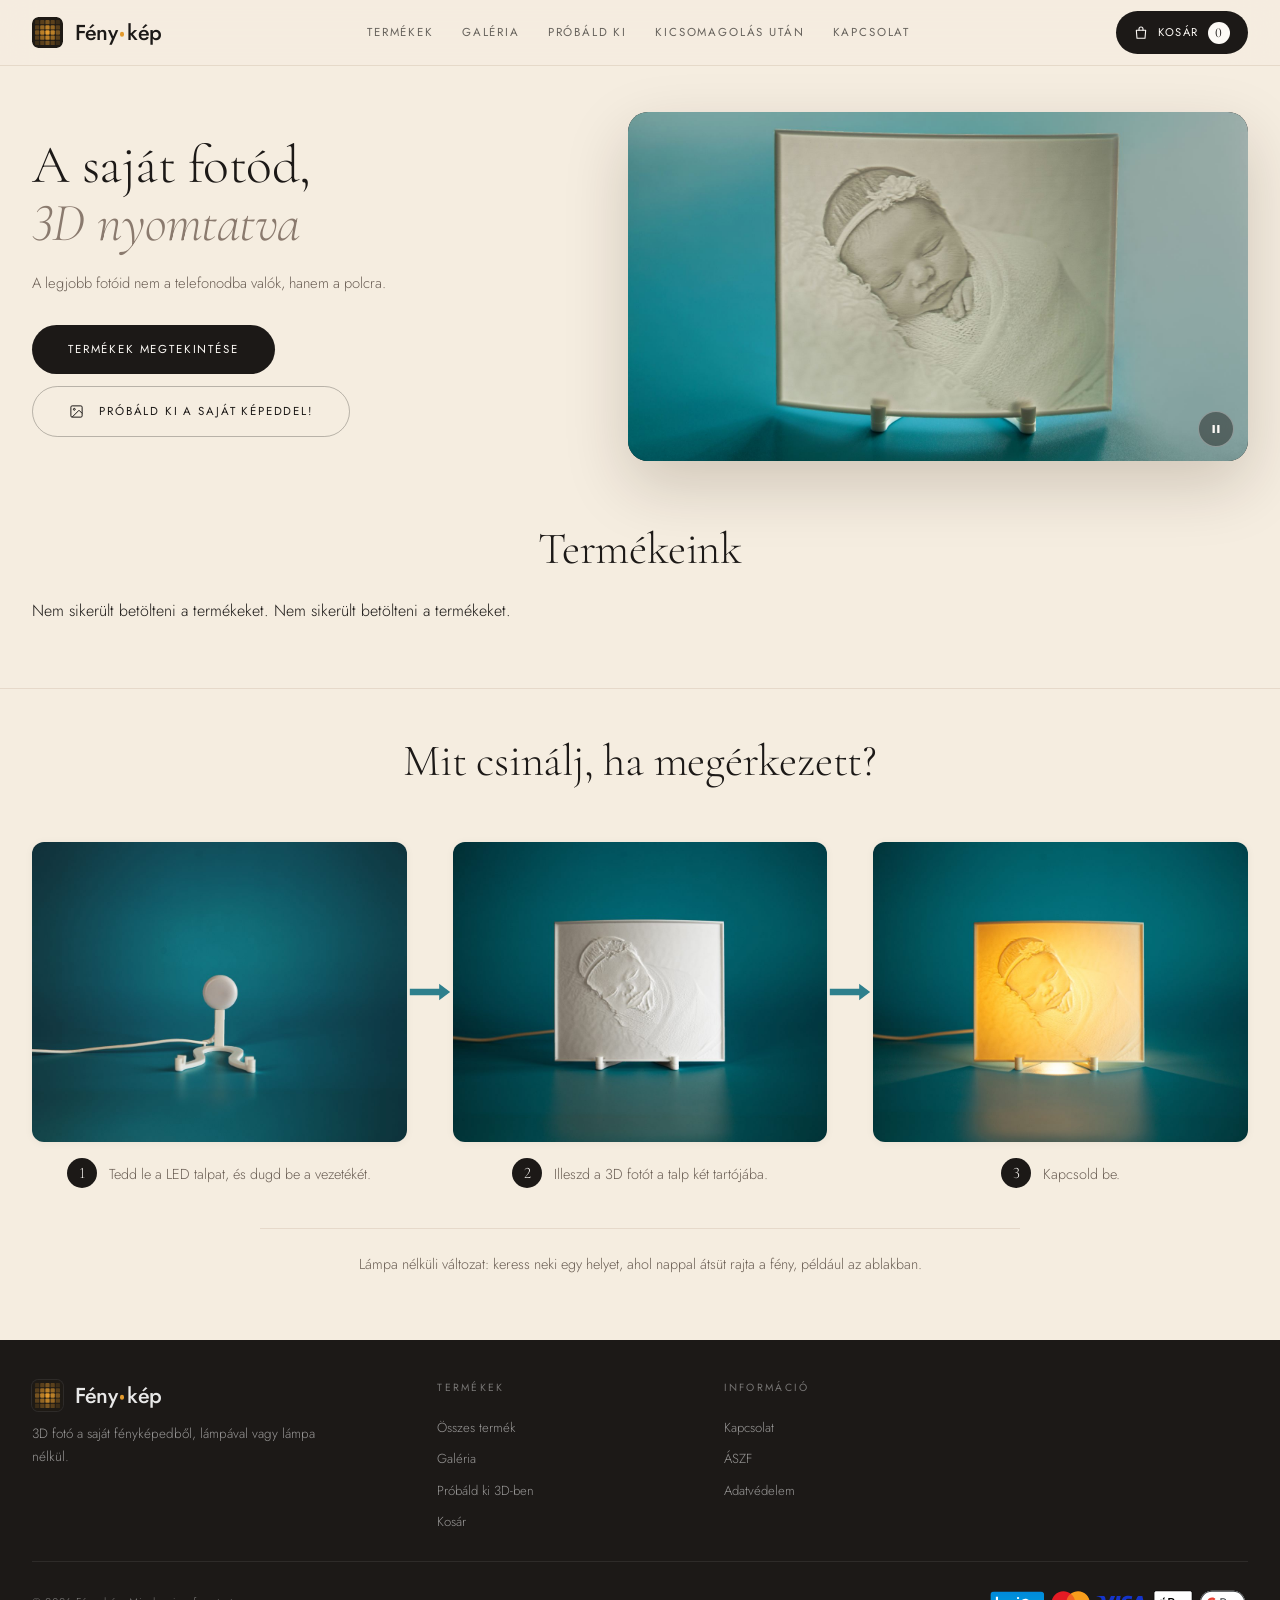
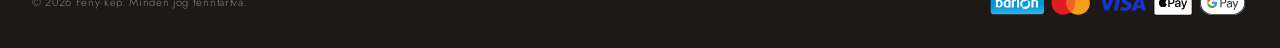
==== commit 4f1af81a: "overhaul" ====
--- a/frontend/index.html
+++ b/frontend/index.html
@@ -23,8 +23,21 @@
 </noscript>
 <meta name="viewport" content="width=device-width, initial-scale=1">
 <title>Fény·kép | 3D fotó a saját képedből</title>
+<meta name="description" content="3D fotó a saját fényképedből, LED világítással vagy lámpa nélkül, 15 vagy 20 cm-es méretben. Töltsd fel a fotódat, és mi kinyomtatjuk.">
+<link rel="canonical" href="https://www.feny-kep.hu/">
+<meta property="og:type" content="website">
+<meta property="og:site_name" content="Fény·kép">
+<meta property="og:locale" content="hu_HU">
+<meta property="og:title" content="Fény·kép | 3D fotó a saját képedből">
+<meta property="og:description" content="3D fotó a saját fényképedből, LED világítással vagy lámpa nélkül, 15 vagy 20 cm-es méretben. Töltsd fel a fotódat, és mi kinyomtatjuk.">
+<meta property="og:url" content="https://www.feny-kep.hu/">
+<meta property="og:image" content="https://www.feny-kep.hu/assets/hero-poster.jpg">
+<meta name="twitter:card" content="summary_large_image">
+<script type="application/ld+json">
+{"@context":"https://schema.org","@type":"OnlineStore","name":"Fény·kép","url":"https://www.feny-kep.hu/","logo":"https://www.feny-kep.hu/assets/favicon.svg","email":"info@feny-kep.hu","telephone":"+36703657251","address":{"@type":"PostalAddress","addressLocality":"Budapest","addressCountry":"HU"}}
+</script>
 <link rel="icon" type="image/svg+xml" href="assets/favicon.svg">
-<link rel="stylesheet" href="css/style.css?v=20261016e">
+<link rel="stylesheet" href="css/style.css?v=20261106j">
 <script src="js/cart.js?v=20261009a"></script>
 </head>
 <body>
@@ -37,7 +50,7 @@
       <a href="index.html#products">Termékek</a>
       <a href="galeria.html">Galéria</a>
       <a href="kiprobalom.html">Próbáld ki</a>
-      <a href="index.html#beuzemeles">Beüzemelés</a>
+      <a href="index.html#kicsomagolas">Kicsomagolás után</a>
       <a href="kapcsolat.html">Kapcsolat</a>
     </nav>
     <div class="cart-icon-wrap">
@@ -69,10 +82,8 @@
 <section class="home-intro">
   <div class="container home-intro__grid">
     <div class="home-intro__text">
-      <span class="hero-eyebrow">Fény·kép</span>
       <h1 class="home-intro__title">A saját fotód, <em>3D nyomtatva</em></h1>
-      <p class="home-intro__lead">Fény felé tartva vagy lámpával megvilágítva látszik rajta a kép.
-        Lámpával vagy lámpa nélkül rendelheted. Budapesten készítjük, általában egy héten belül.</p>
+      <p class="home-intro__lead">A legjobb fotóid nem a telefonodba valók, hanem a polcra.</p>
       <div class="hero-buttons">
         <a href="index.html#products" class="btn-primary">Termékek megtekintése</a>
         <a href="kiprobalom.html" class="btn-outline">
@@ -94,9 +105,8 @@
   </div>
 </section>
 
-<section class="container" id="products" style="padding:4rem 0;">
-  <div class="section-header">
-    <span class="section-eyebrow">Lámpával vagy lámpa nélkül</span>
+<section class="container" id="products" style="padding-top:1rem; padding-bottom:4rem;">
+  <div class="section-header" style="margin-bottom:1.5rem;">
     <h2 class="section-title">Termékeink</h2>
   </div>
 
@@ -108,21 +118,20 @@
 <!-- ══ BEÜZEMELÉS ════════════════════════════════════════════
      Folyamatábra: a LED talpas változat beüzemelése három lépésben,
      egymás alatt, nyilakkal. A lámpa nélküli változathoz elég egy mondat. -->
-<section class="container" id="beuzemeles" style="padding:3rem 0 4rem; border-top:1px solid var(--border);">
+<section class="container" id="kicsomagolas" style="padding-top:3rem; padding-bottom:4rem; border-top:1px solid var(--border);">
   <div class="section-header">
-    <span class="section-eyebrow">Beüzemelés</span>
-    <h2 class="section-title">Hogyan üzemeld be?</h2>
+    <h2 class="section-title">Mit csinálj, ha megérkezett?</h2>
   </div>
 
   <ol class="how-flow">
 
     <li class="how-step">
       <div class="how-step__media">
-        <img src="assets/beuzemeles/lepes-1.jpg" alt="A LED talp a kábelével" loading="lazy">
+        <img src="assets/beuzemeles/lepes-1.jpg" alt="A LED talp a vezetékével" loading="lazy">
       </div>
       <div class="how-step__text">
         <span class="how-step__num">1</span>
-        <p>Tedd le a <strong>LED talpat</strong>, és dugd be a kábelét.</p>
+        <p>Tedd le a LED talpat, és dugd be a vezetékét.</p>
       </div>
     </li>
 
@@ -136,7 +145,7 @@
       </div>
       <div class="how-step__text">
         <span class="how-step__num">2</span>
-        <p>Illeszd a 3D fotót a talp <strong>két tartójába</strong>.</p>
+        <p>Illeszd a 3D fotót a talp két tartójába.</p>
       </div>
     </li>
 
@@ -150,22 +159,22 @@
       </div>
       <div class="how-step__text">
         <span class="how-step__num">3</span>
-        <p>Kapcsold be a lámpát: a fény hátulról átvilágítja a képet.</p>
+        <p>Kapcsold be.</p>
       </div>
     </li>
 
   </ol>
 
-  <p class="how-note"><strong>Lámpa nélküli változat:</strong> a 3D fotót az ajándék állványba
-    illeszted, és fény felé, például ablak elé teszed.</p>
+  <p class="how-note">Lámpa nélküli változat: keress neki egy helyet,
+    ahol nappal átsüt rajta a fény, például az ablakban.</p>
 </section>
 
 
 </div>
 <script src="js/config.js?v=20261009a"></script>
 <script src="js/api.js?v=20261009a"></script>
-<script src="js/home.js?v=20261016c"></script>
+<script src="js/home.js?v=20261106d"></script>
 <script src="js/nav.js?v=20261009a"></script>
-<script src="js/site-footer.js?v=20261009a"></script>
+<script src="js/site-footer.js?v=20261106a"></script>
 </body>
 </html>
--- a/frontend/css/style.css
+++ b/frontend/css/style.css
@@ -43,7 +43,7 @@
    a betűsor alá lóg (3D, 15 cm, 9 990 Ft). Mindenhol egyenes számjegyeket
    kérünk — az űrlapmezők nem öröklik a betűbeállításokat, ezért a *. */
 * { font-variant-numeric: lining-nums; }
-/* A fejléc fix, ezért a horgonyokra (#products, #beuzemeles) ugráskor rá kell
+/* A fejléc fix, ezért a horgonyokra (#products, #kicsomagolas) ugráskor rá kell
    hagyni a fejléc magasságát — különben a szakasz címe a fejléc alá
    kerül, és úgy tűnik, mintha rossz helyre ugrott volna. */
 html { font-size: 16px; scroll-behavior: smooth; scroll-padding-top: 96px; }
@@ -109,30 +109,34 @@
   flex-wrap: nowrap;
 }
 .site-logo {
-  font-family: var(--font-serif);
-  font-size: 1.55rem;
-  font-weight: 400;
-  letter-spacing: 0.04em;
+  font-family: var(--font-sans);
+  font-size: 1.35rem;
+  font-weight: 500;
+  letter-spacing: -0.02em;
   color: var(--charcoal);
   display: flex;
-  align-items: baseline;
-  gap: 0.35rem;
+  align-items: center;
+  gap: 0;
   flex-shrink: 0;
+  line-height: 1;
 }
 .site-logo em { font-style: italic; color: var(--taupe); font-weight: 300; }
 /* A favicon a szó előtt, logóként: a sötét csempe a szöveg színével egyezik,
    a lekerekítés és a magasság a betűmérethez igazodik. */
 .site-logo-mark {
-  width: 1.3em; height: 1.3em;
-  border-radius: 0.26em;
+  width: 1.45em; height: 1.45em;
+  border-radius: 0.3em;
+  margin-right: 0.55em;
+  flex-shrink: 0;
+}
+/* A két szótag közötti pont: kicsi, a favicon borostyán színében, a
+   kisbetűk magasságának közepén. Nincs körülötte térköz, a szó egyben marad. */
+.site-logo-dot {
+  width: 0.2em; height: 0.2em; border-radius: 50%;
+  background: #E39A2D; display: inline-block;
+  margin: 0 0.12em;
   align-self: center;
-  margin-right: 0.2rem;
-  flex-shrink: 0;
-}
-.site-logo-dot {
-  width: 7px; height: 7px; border-radius: 50%;
-  background: var(--taupe); display: inline-block;
-  margin: 0 0.1rem 0 0.2rem;
+  transform: translateY(0.08em);
 }
 
 .site-nav { display: flex; align-items: center; gap: 1.75rem; flex-wrap: nowrap; }
@@ -272,7 +276,7 @@
   text-align: center;
 }
 .how-note strong { color: var(--charcoal); font-weight: 500; }
-.how-step__text { display: flex; gap: 0.75rem; align-items: flex-start; }
+.how-step__text { display: flex; gap: 0.75rem; align-items: center; justify-content: center; text-align: center; }
 .how-step__num {
   flex-shrink: 0;
   width: 30px; height: 30px;
@@ -1520,23 +1524,23 @@
 .site-footer {
   background: var(--charcoal);
   color: rgba(255,255,255,0.55);
-  padding: 4rem 0 2rem;
+  padding: 2.5rem 0 1.25rem;
   margin-top: auto;
 }
 .footer-grid {
   display: grid;
   grid-template-columns: 1.5fr 1fr 1fr 1fr;
   gap: 3rem;
-  margin-bottom: 3rem;
+  margin-bottom: 1.75rem;
 }
 .footer-brand .site-logo {
-  font-family: var(--font-serif);
-  font-size: 1.5rem;
-  font-weight: 300;
+  font-family: var(--font-sans);
+  font-size: 1.35rem;
+  font-weight: 500;
   color: rgba(255,255,255,0.9);
   display: flex;
   align-items: center;
-  gap: 0.5rem;
+  gap: 0;
   margin-bottom: 0.75rem;
 }
 /* A sötét láblécen a csempe széle beleolvadna — egy halvány keret kirajzolja. */
@@ -1550,7 +1554,7 @@
   margin-bottom: 1.1rem;
   font-weight: 400;
 }
-.footer-col ul { list-style: none; display: flex; flex-direction: column; gap: 0.55rem; padding: 0; }
+.footer-col ul { list-style: none; display: flex; flex-direction: column; gap: 0.35rem; padding: 0; }
 .footer-col a {
   font-size: 0.82rem;
   color: rgba(255,255,255,0.55);
@@ -1560,7 +1564,7 @@
 .footer-col a:hover { color: rgba(255,255,255,0.95); }
 .footer-bottom {
   border-top: 1px solid rgba(255,255,255,0.08);
-  padding-top: 1.5rem;
+  padding-top: 1rem;
   display: flex; align-items: center; justify-content: space-between;
   font-size: 0.7rem;
   letter-spacing: 0.06em;
@@ -1623,7 +1627,7 @@
   .hero-content { padding: 4rem 1.5rem; }
   .trust-grid { grid-template-columns: 1fr; }
   .steps-grid { grid-template-columns: 1fr; }
-  .footer-grid { grid-template-columns: 1fr; }
+  .footer-grid { grid-template-columns: 1fr; gap: 1.5rem; }
   .footer-bottom { flex-direction: column; gap: 1rem; text-align: center; }
   .litho-size-options { gap: 0.4rem; }
   .litho-size-btn { padding: 0.7rem 0.25rem; }
@@ -1795,7 +1799,7 @@
   max-width: 1280px;
   margin: 0 auto;
   padding: 4rem 2rem 6rem;
-  background: var(--sand-light);
+  background: var(--sand);
 }
 .litho-contact-form-title {
   font-family: var(--font-serif);
@@ -2406,9 +2410,9 @@
    page background showing underneath on short pages. The wrap now
    fills the viewport, and the body matches the form panel so nothing
    can band even when the panels are taller than the screen. */
-.litho-contact-page { background: var(--sand-light); }
+.litho-contact-page { background: var(--sand); }
 .litho-contact-wrap {
-  background: var(--sand-light);
+  background: var(--sand);
   min-height: 100vh;
   min-height: 100svh; /* ignores mobile browser chrome that comes and goes */
 }
@@ -3180,3 +3184,38 @@
   font-size: 0.72rem;
   color: var(--text-muted);
 }
+
+/* ── Jogi oldalak (adatkezelési tájékoztató) ── */
+.legal { max-width: 860px; padding-top: 110px; padding-bottom: 4rem; font-size: 0.95rem; line-height: 1.6; color: var(--text); }
+.legal h1 { font-family: var(--font-sans); font-weight: 600; font-size: 1.75rem; margin: 0 0 0.4rem; }
+.legal .legal-meta { color: var(--text-muted); margin: 0 0 2rem; }
+.legal h2 { font-family: var(--font-sans); font-weight: 600; font-size: 1.2rem; margin: 2.2rem 0 0.8rem; }
+.legal h3 { font-family: var(--font-sans); font-weight: 600; font-size: 1.05rem; margin: 1.6rem 0 0.6rem; }
+.legal h4 { font-family: var(--font-sans); font-weight: 600; font-size: 0.95rem; margin: 1.3rem 0 0.5rem; }
+.legal p { margin: 0 0 0.8rem; text-align: justify; hyphens: auto; }
+.legal ol, .legal ul { margin: 0 0 0.8rem; padding-left: 1.6rem; }
+.legal li { margin-bottom: 0.25rem; }
+.legal a { color: inherit; text-decoration: underline; word-break: break-word; }
+.legal .legal-small { font-size: 0.82rem; color: var(--text-muted); }
+.legal-table { overflow-x: auto; margin: 0 0 0.8rem; }
+.legal table { width: 100%; border-collapse: collapse; font-size: 0.9rem; }
+.legal th, .legal td { border: 1px solid var(--charcoal); padding: 0.4rem 0.55rem; text-align: left; vertical-align: top; }
+.legal th { background: var(--sand-mid); font-weight: 400; }
+@media (max-width: 600px) {
+  .legal { padding-top: 90px; padding-bottom: 3rem; }
+  .legal p { text-align: left; }
+  .legal table { font-size: 0.82rem; }
+}
+
+/* Kosár: a lábléc rövid kosárnál is az ablak aljára kerül (alatta nem
+   marad bézs sáv), és nem ér hozzá az összesítő dobozhoz. */
+body.litho-cart-page { padding-top: 0; }
+body.litho-cart-page .site-wrapper {
+  display: flex;
+  flex-direction: column;
+  min-height: 100vh;
+  min-height: 100svh;
+  padding-top: 90px;
+  box-sizing: border-box;
+}
+body.litho-cart-page .site-wrapper > .container { padding-bottom: 4rem; }
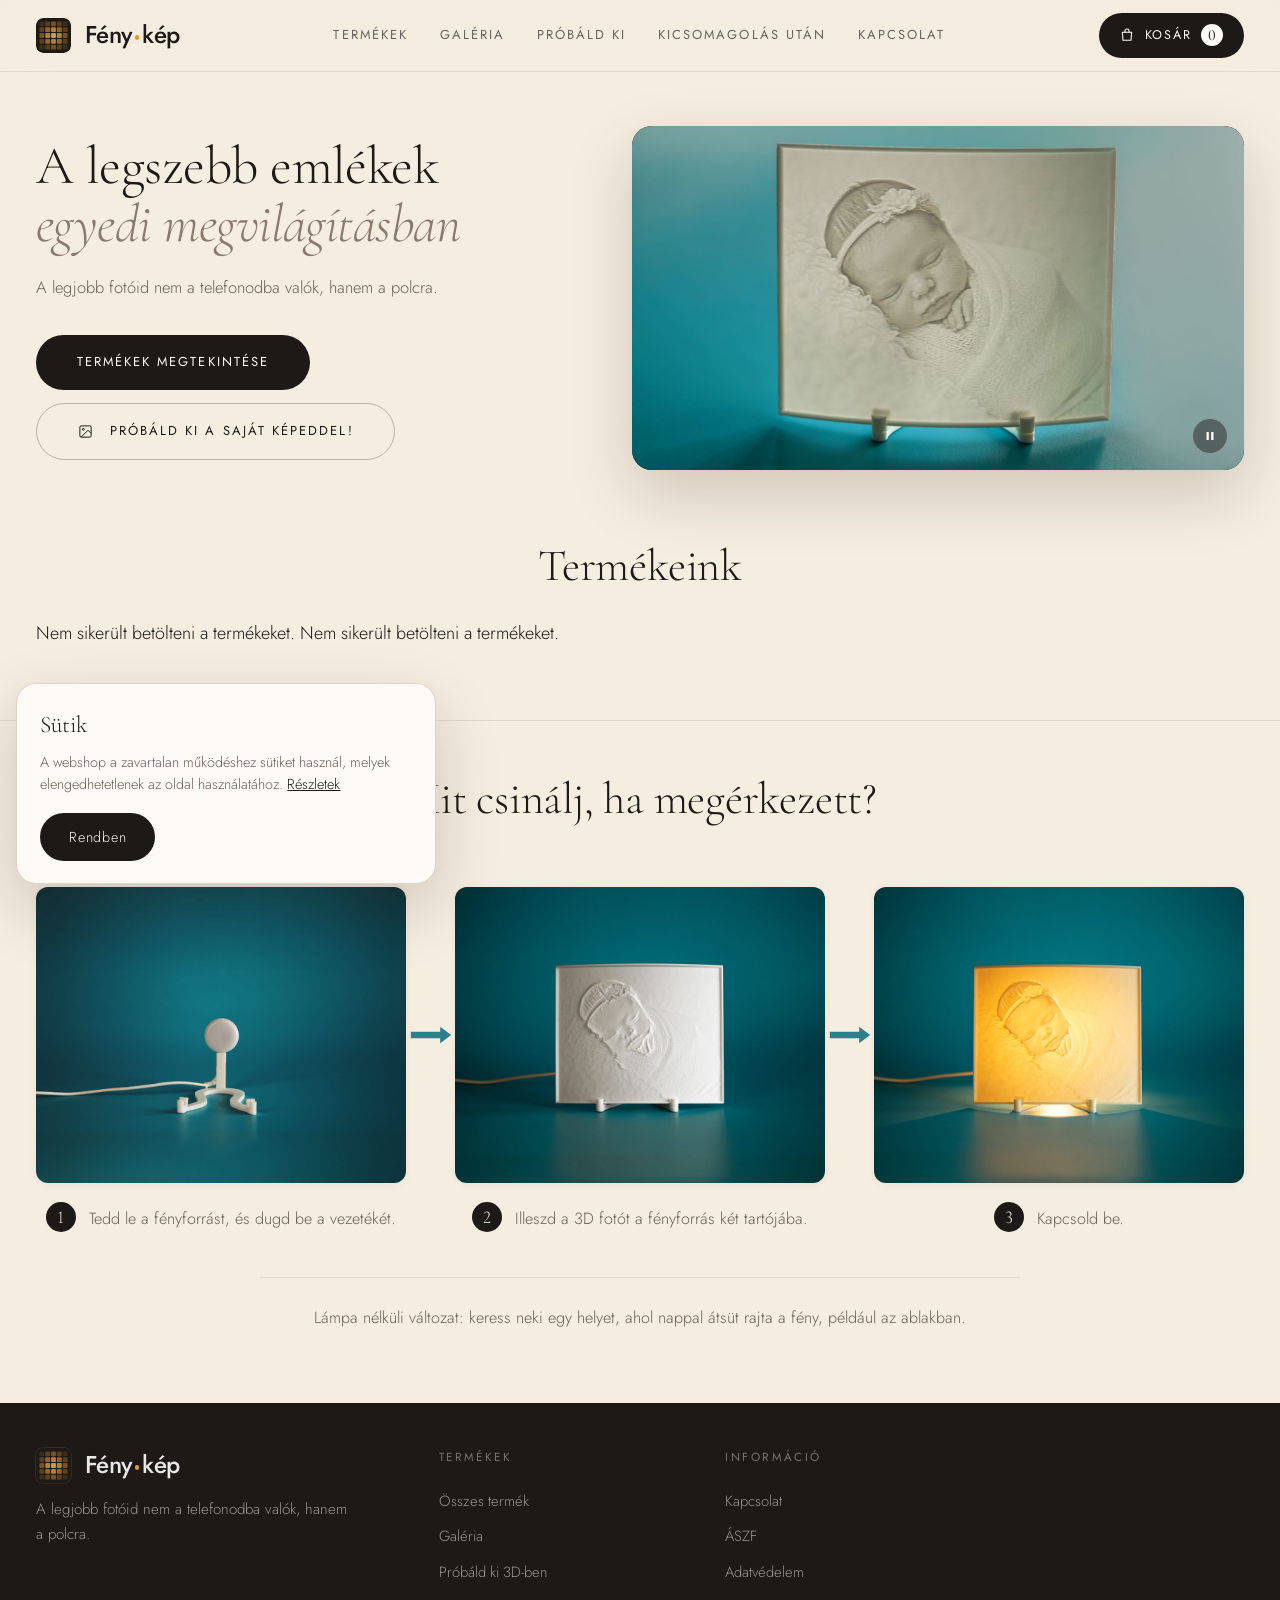
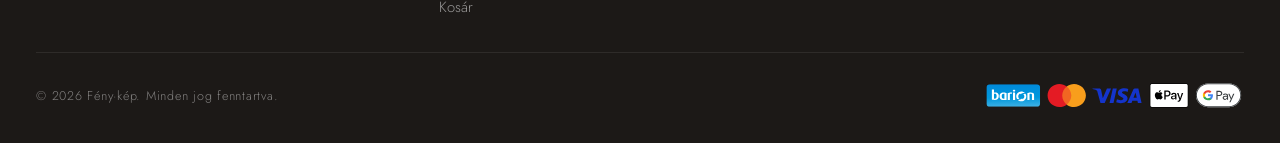
==== commit 612bd744: "commit++" ====
--- a/frontend/index.html
+++ b/frontend/index.html
@@ -37,8 +37,8 @@
 {"@context":"https://schema.org","@type":"OnlineStore","name":"Fény·kép","url":"https://www.feny-kep.hu/","logo":"https://www.feny-kep.hu/assets/favicon.svg","email":"info@feny-kep.hu","telephone":"+36703657251","address":{"@type":"PostalAddress","addressLocality":"Budapest","addressCountry":"HU"}}
 </script>
 <link rel="icon" type="image/svg+xml" href="assets/favicon.svg">
-<link rel="stylesheet" href="css/style.css?v=20261106j">
-<script src="js/cart.js?v=20261009a"></script>
+<link rel="stylesheet" href="css/style.css?v=20261109f">
+<script src="js/cart.js?v=20261109a"></script>
 </head>
 <body>
 <div class="site-wrapper">
@@ -82,7 +82,7 @@
 <section class="home-intro">
   <div class="container home-intro__grid">
     <div class="home-intro__text">
-      <h1 class="home-intro__title">A saját fotód, <em>3D nyomtatva</em></h1>
+      <h1 class="home-intro__title">A legszebb emlékek <em>egyedi megvilágításban</em></h1>
       <p class="home-intro__lead">A legjobb fotóid nem a telefonodba valók, hanem a polcra.</p>
       <div class="hero-buttons">
         <a href="index.html#products" class="btn-primary">Termékek megtekintése</a>
@@ -116,7 +116,7 @@
 </section>
 
 <!-- ══ BEÜZEMELÉS ════════════════════════════════════════════
-     Folyamatábra: a LED talpas változat beüzemelése három lépésben,
+     Folyamatábra: a fényforrással rendelt változat összeállítása három lépésben,
      egymás alatt, nyilakkal. A lámpa nélküli változathoz elég egy mondat. -->
 <section class="container" id="kicsomagolas" style="padding-top:3rem; padding-bottom:4rem; border-top:1px solid var(--border);">
   <div class="section-header">
@@ -127,11 +127,11 @@
 
     <li class="how-step">
       <div class="how-step__media">
-        <img src="assets/beuzemeles/lepes-1.jpg" alt="A LED talp a vezetékével" loading="lazy">
+        <img src="assets/beuzemeles/lepes-1.jpg" alt="A fényforrás a vezetékével" loading="lazy">
       </div>
       <div class="how-step__text">
         <span class="how-step__num">1</span>
-        <p>Tedd le a LED talpat, és dugd be a vezetékét.</p>
+        <p>Tedd le a fényforrást, és dugd be a vezetékét.</p>
       </div>
     </li>
 
@@ -141,11 +141,11 @@
 
     <li class="how-step">
       <div class="how-step__media">
-        <img src="assets/beuzemeles/lepes-2.jpg" alt="A 3D fotó a talp két tartójába illesztve" loading="lazy">
+        <img src="assets/beuzemeles/lepes-2.jpg" alt="A 3D fotó a fényforrás két tartójába illesztve" loading="lazy">
       </div>
       <div class="how-step__text">
         <span class="how-step__num">2</span>
-        <p>Illeszd a 3D fotót a talp két tartójába.</p>
+        <p>Illeszd a 3D fotót a fényforrás két tartójába.</p>
       </div>
     </li>
 
@@ -171,10 +171,10 @@
 
 
 </div>
-<script src="js/config.js?v=20261009a"></script>
+<script src="js/config.js?v=20261107a"></script>
 <script src="js/api.js?v=20261009a"></script>
-<script src="js/home.js?v=20261106d"></script>
+<script src="js/home.js?v=20261109a"></script>
 <script src="js/nav.js?v=20261009a"></script>
-<script src="js/site-footer.js?v=20261106a"></script>
+<script src="js/site-footer.js?v=20261109h"></script>
 </body>
 </html>
--- a/frontend/css/style.css
+++ b/frontend/css/style.css
@@ -46,7 +46,15 @@
 /* A fejléc fix, ezért a horgonyokra (#products, #kicsomagolas) ugráskor rá kell
    hagyni a fejléc magasságát — különben a szakasz címe a fejléc alá
    kerül, és úgy tűnik, mintha rossz helyre ugrott volna. */
-html { font-size: 16px; scroll-behavior: smooth; scroll-padding-top: 96px; }
+/* A html háttere a lábléc színe: telefonon a lap aljánál túlhúzáskor
+   (rugalmas görgetés) ez látszik ki, nem egy bézs sáv a fekete lábléc
+   alatt. A tartalom háttere a body-n marad. A túlhúzást is letiltjuk,
+   ahol a böngésző engedi, így a lap tetején sem villan fel a sötét szín. */
+html {
+  font-size: 18px; scroll-behavior: smooth; scroll-padding-top: 96px;
+  background: var(--charcoal);
+  overscroll-behavior-y: none;
+}
 body {
   background: var(--sand);
   color: var(--text);
@@ -2184,8 +2192,8 @@
   font-family: var(--font-serif);
   font-size: 1.2rem;
   font-weight: 400;
-  margin-bottom: 1.25rem;
-  padding-bottom: 1rem;
+  margin-bottom: 0.4rem;
+  padding-bottom: 0.75rem;
   border-bottom: 1px solid var(--border);
 }
 .litho-totals__row {
@@ -3219,3 +3227,158 @@
   box-sizing: border-box;
 }
 body.litho-cart-page .site-wrapper > .container { padding-bottom: 4rem; }
+
+/* Főoldali termékkártya: a magassága a tartalomhoz igazodik, így a
+   leírás nem lóg ki a keretből. */
+.product-card { aspect-ratio: auto; }
+
+/* Termékoldal: figyelmeztetés kis felbontású fotónál (nem hiba, csak jelzés). */
+.litho-photo-warning {
+  margin-top: 0.75rem;
+  padding: 0.75rem 1rem;
+  border-radius: 8px;
+  background: #FBEFD9;
+  border: 1px solid #E8C48A;
+  color: #7A4F12;
+  font-size: 0.82rem;
+  line-height: 1.5;
+}
+
+/* Pénztár: elkészítési idő a rendelés gomb fölött. */
+.litho-checkout-leadtime {
+  margin: 1rem 0 0;
+  font-size: 0.82rem;
+  color: var(--text-muted);
+  text-align: center;
+}
+
+/* Pénztár: fizetési módok függőleges listában, kör alakú választóval,
+   a megnevezés alatt a logókkal. */
+.litho-pay-list { display: flex; flex-direction: column; }
+.litho-pay-opt {
+  display: flex; align-items: flex-start; gap: 0.9rem;
+  padding: 1rem 0;
+  border-bottom: 1px solid var(--border);
+  cursor: pointer;
+  margin: 0;
+}
+.litho-pay-opt:first-child { padding-top: 0.25rem; }
+.litho-pay-opt input[type="radio"] {
+  width: 20px; height: 20px; min-width: 20px;
+  margin: 0.1rem 0 0;
+  accent-color: var(--charcoal);
+  cursor: pointer;
+}
+.litho-pay-opt__body { display: flex; flex-direction: column; gap: 0.35rem; min-width: 0; }
+.litho-pay-opt__title { font-size: 0.95rem; color: var(--text); font-weight: 400; }
+.litho-pay-opt__sub { font-size: 0.8rem; color: var(--text-muted); }
+/* A Barion banner itt a logósor: körben 8px hely, kép változatlan. */
+.litho-pay-opt .barion-banner--checkout {
+  display: block;
+  margin: 0 0 0 -8px; padding: 8px;
+  border-top: 0;
+}
+.litho-pay-opt .barion-banner--checkout img { max-width: 300px; }
+.litho-pay-note { font-size: 0.8rem; color: var(--text-muted); margin: 0.9rem 0 0; }
+
+/* Pénztár: az ÁSZF és az adatvédelmi pipa az összegzőben, a gomb fölött. */
+.litho-consents--summary {
+  margin: 1rem 0 1.1rem;
+  padding-top: 1rem;
+  border-top: 1px solid var(--border);
+  gap: 0.6rem;
+  font-size: 0.85rem;
+  line-height: 1.45;
+}
+.litho-checkout-leadtime { margin-top: 0.9rem; }
+.litho-pay-opt:last-child { border-bottom: 0; padding-bottom: 0.25rem; }
+.litho-consents--summary .litho-consent-field > span { flex: 1; }
+
+/* Pénztár: hely a tartalom és a lábléc között (a pipák az összegzőbe
+   kerültek, így a bal oszlop alján már nincs ami távolságot tartson). */
+.litho-checkout-page { padding-bottom: 4rem; }
+.litho-rt__value--plain { white-space: nowrap; }
+/* Az elkészítési idő címkéje hosszú: törjön sort, ne tolja ki az értéket. */
+.litho-rt__row .litho-rt__label { flex-shrink: 1; min-width: 0; line-height: 1.5; }
+.litho-rt__row .litho-rt__value--plain { flex-shrink: 0; }
+
+/* Pénztár: lábjegyzet a "Rendelés leadása" gomb alatt. */
+.litho-checkout-footnote {
+  margin: 0.75rem 0 0;
+  font-size: 0.75rem;
+  color: var(--text-light);
+  text-align: center;
+}
+
+/* ── Süti tájékoztató ─────────────────────────────────────────── */
+.cookie-notice {
+  position: fixed;
+  left: 16px;
+  bottom: 16px;
+  z-index: 1000;
+  max-width: 420px;
+  width: calc(100% - 32px);
+  background: var(--warm-white);
+  border: 1px solid var(--border-mid);
+  border-radius: var(--radius-lg);
+  box-shadow: var(--shadow-lg);
+  padding: 1.2rem 1.3rem;
+  font-family: var(--font-sans);
+  color: var(--text);
+}
+.cookie-notice__title {
+  font-family: var(--font-serif);
+  font-size: 1.3rem;
+  margin: 0 0 0.4rem;
+}
+.cookie-notice__text {
+  font-size: 0.8rem;
+  line-height: 1.55;
+  color: var(--text-muted);
+  margin: 0 0 1rem;
+}
+.cookie-notice__text a { color: var(--text); text-decoration: underline; }
+.cookie-notice__btn {
+  background: var(--charcoal);
+  color: var(--warm-white);
+  border: none;
+  border-radius: 30px;
+  padding: 0.7rem 1.6rem;
+  font-family: var(--font-sans);
+  font-size: 0.8rem;
+  letter-spacing: 0.05em;
+  cursor: pointer;
+}
+.cookie-notice__btn:hover { background: var(--charcoal-mid); }
+
+/* Az összegző címe és az első tétel között ne legyen dupla térköz. */
+.litho-checkout-summary .litho-checkout-card__title { margin-bottom: 0.4rem; }
+
+/* ── Rendelésfelvétel szüneteltetve (deploy --no-orders) ────────── */
+/* Felül, a fix fejléc fölött. A sáv magasságát (--paused-bar-h) a
+   site-footer.js méri, mert telefonon két sorba törhet. A fejlécet és a
+   teljes tartalmat ennyivel lejjebb toljuk, így semmit nem takar ki. */
+html.orders-paused-root { scroll-padding-top: calc(96px + var(--paused-bar-h, 0px)); }
+html.orders-paused-root body { margin-top: var(--paused-bar-h, 0px) !important; }
+html.orders-paused-root .site-header { top: var(--paused-bar-h, 0px) !important; }
+.orders-paused-bar {
+  position: fixed;
+  left: 0;
+  right: 0;
+  top: 0;
+  z-index: 10000;
+  background: var(--charcoal);
+  color: var(--warm-white);
+  text-align: center;
+  font-size: 0.85rem;
+  line-height: 1.5;
+  padding: 0.6rem 16px;
+}
+.orders-paused #add-to-cart-btn,
+.orders-paused #ltoOrderBtn,
+.orders-paused .litho-checkout-submit,
+.orders-paused .litho-totals__cta {
+  opacity: 0.35;
+  pointer-events: none;
+  cursor: not-allowed;
+}
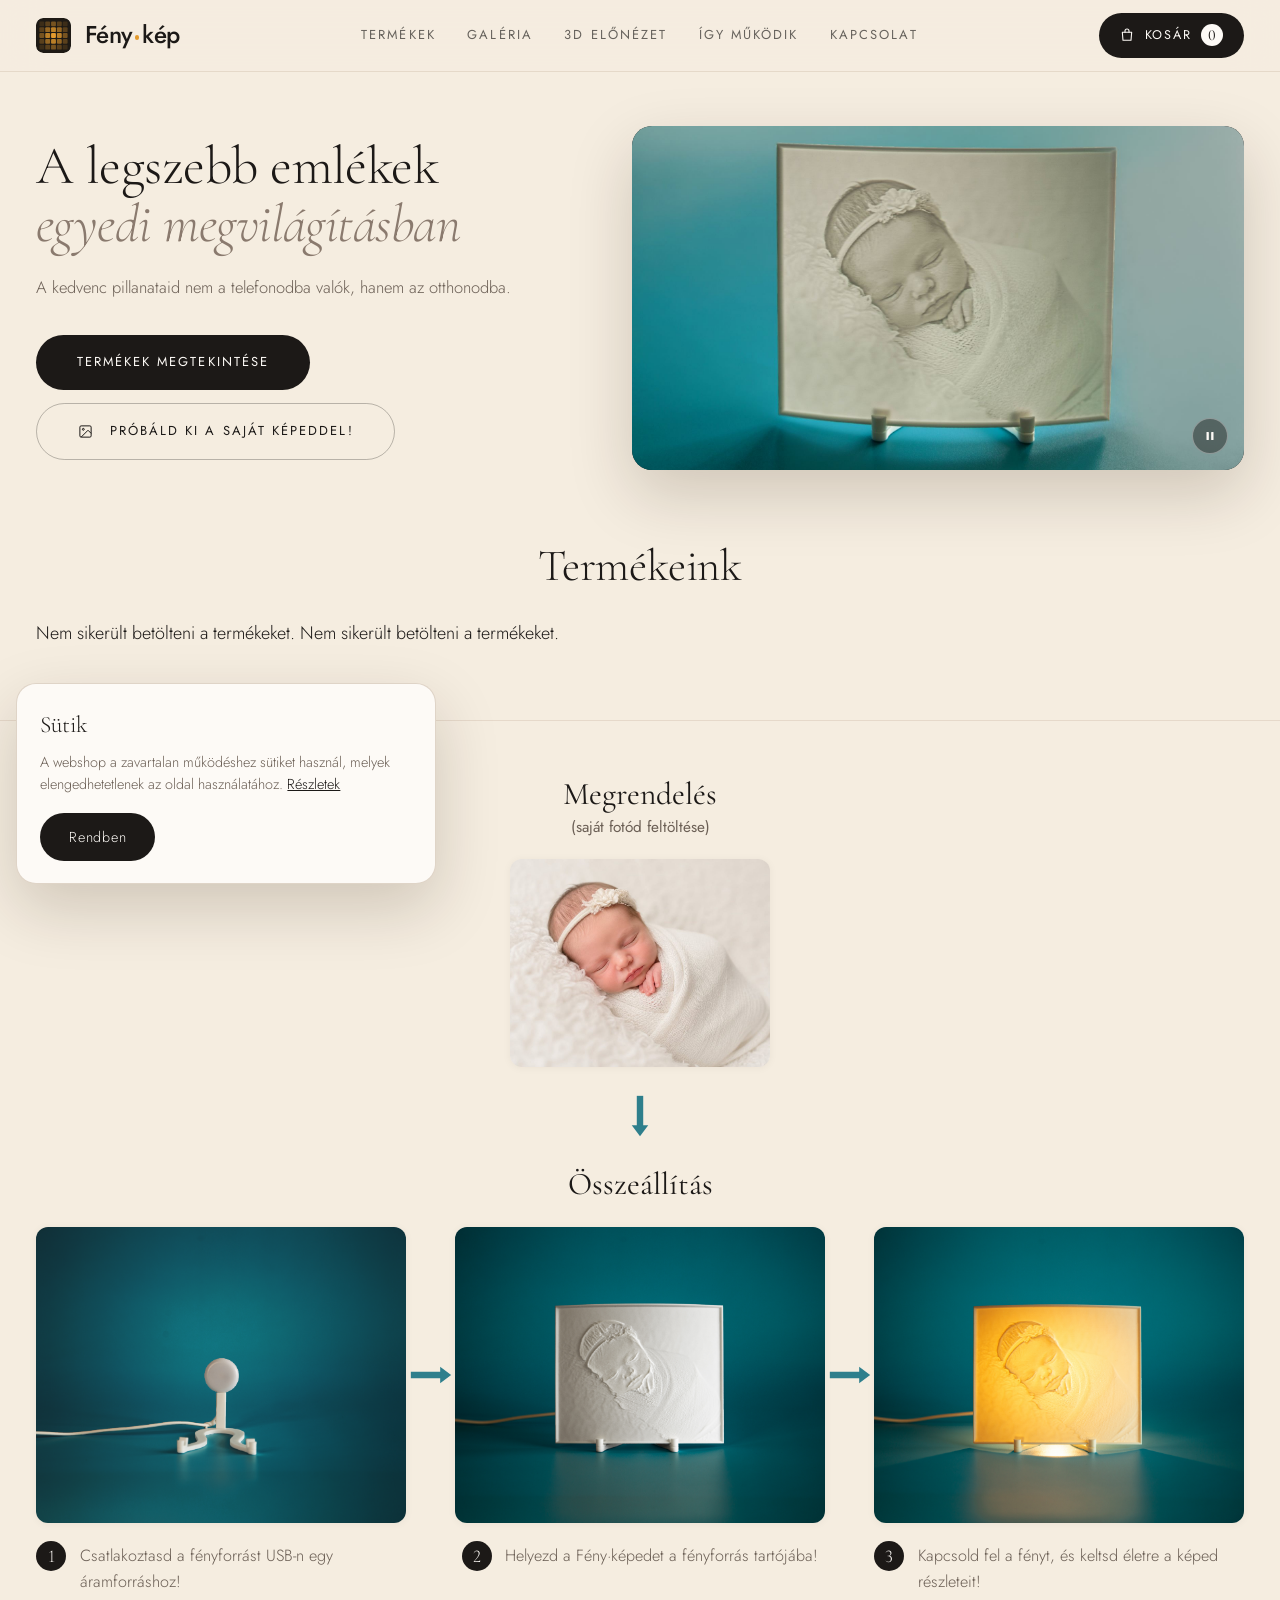
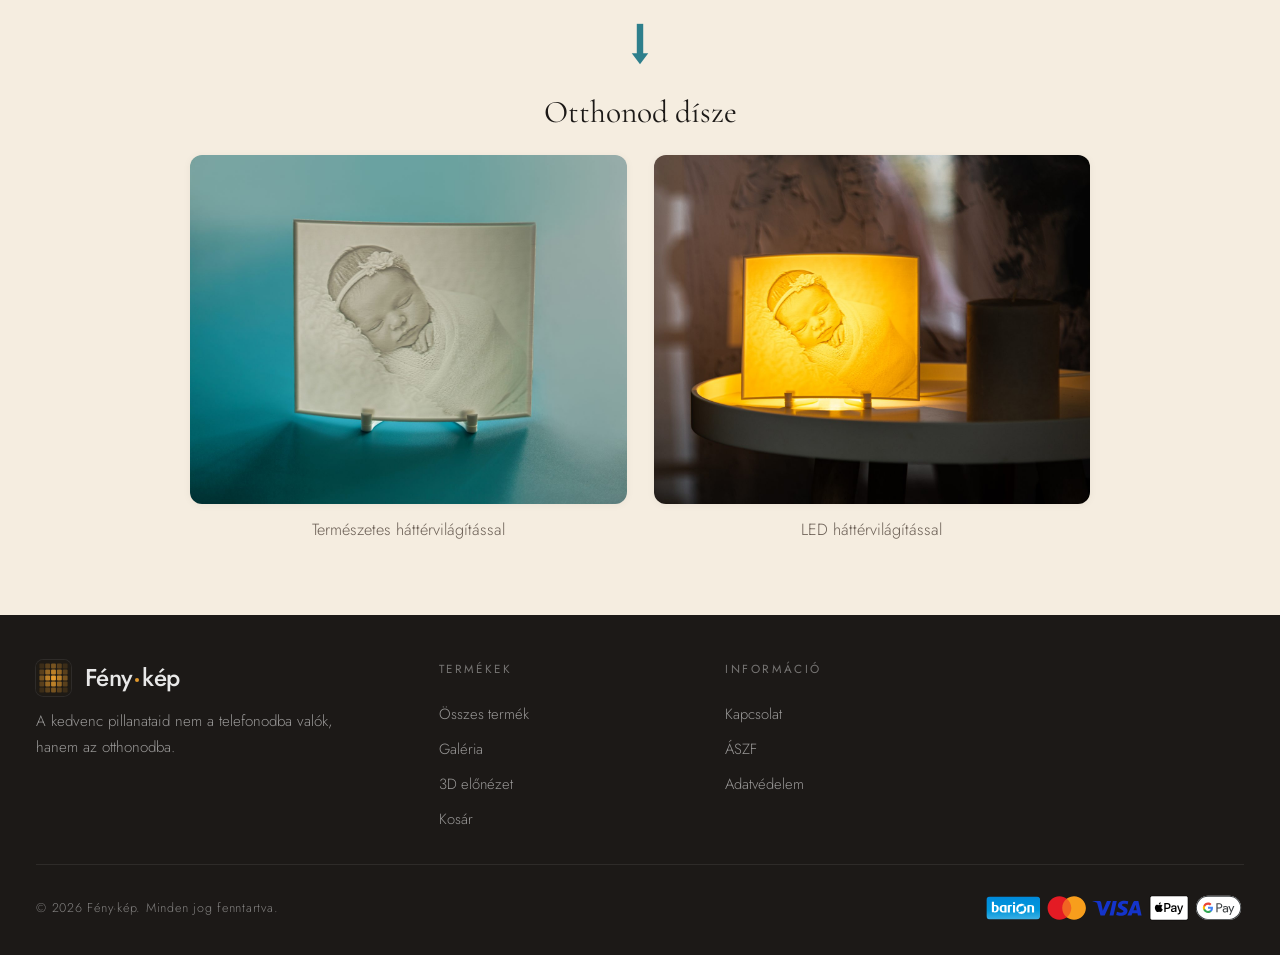
==== commit 4b7affd2: "flow change" ====
--- a/frontend/index.html
+++ b/frontend/index.html
@@ -37,7 +37,7 @@
 {"@context":"https://schema.org","@type":"OnlineStore","name":"Fény·kép","url":"https://www.feny-kep.hu/","logo":"https://www.feny-kep.hu/assets/favicon.svg","email":"info@feny-kep.hu","telephone":"+36703657251","address":{"@type":"PostalAddress","addressLocality":"Budapest","addressCountry":"HU"}}
 </script>
 <link rel="icon" type="image/svg+xml" href="assets/favicon.svg">
-<link rel="stylesheet" href="css/style.css?v=20261109f">
+<link rel="stylesheet" href="css/style.css?v=20261109k">
 <script src="js/cart.js?v=20261109a"></script>
 </head>
 <body>
@@ -49,14 +49,14 @@
     <nav class="site-nav" id="site-nav">
       <a href="index.html#products">Termékek</a>
       <a href="galeria.html">Galéria</a>
-      <a href="kiprobalom.html">Próbáld ki</a>
-      <a href="index.html#kicsomagolas">Kicsomagolás után</a>
+      <a href="kiprobalom.html">3D előnézet</a>
+      <a href="index.html#kicsomagolas">Így működik</a>
       <a href="kapcsolat.html">Kapcsolat</a>
     </nav>
     <div class="cart-icon-wrap">
-      <a href="kosar.html">
+      <a href="kosar.html" aria-label="Kosár">
         <svg width="16" height="16" viewBox="0 0 24 24" fill="none" stroke="currentColor" stroke-width="1.6" stroke-linecap="round" stroke-linejoin="round"><path d="M5 8h14l-1 12H6L5 8Z"/><path d="M9 8V6a3 3 0 0 1 6 0v2"/></svg>
-        Kosár
+        <span class="cart-label">Kosár</span>
         <span class="cart-count"></span>
       </a>
     </div>
@@ -83,7 +83,7 @@
   <div class="container home-intro__grid">
     <div class="home-intro__text">
       <h1 class="home-intro__title">A legszebb emlékek <em>egyedi megvilágításban</em></h1>
-      <p class="home-intro__lead">A legjobb fotóid nem a telefonodba valók, hanem a polcra.</p>
+      <p class="home-intro__lead">A kedvenc pillanataid nem a telefonodba valók, hanem az otthonodba.</p>
       <div class="hero-buttons">
         <a href="index.html#products" class="btn-primary">Termékek megtekintése</a>
         <a href="kiprobalom.html" class="btn-outline">
@@ -115,58 +115,81 @@
   </div>
 </section>
 
-<!-- ══ BEÜZEMELÉS ════════════════════════════════════════════
-     Folyamatábra: a fényforrással rendelt változat összeállítása három lépésben,
-     egymás alatt, nyilakkal. A lámpa nélküli változathoz elég egy mondat. -->
-<section class="container" id="kicsomagolas" style="padding-top:3rem; padding-bottom:4rem; border-top:1px solid var(--border);">
-  <div class="section-header">
-    <h2 class="section-title">Mit csinálj, ha megérkezett?</h2>
-  </div>
-
-  <ol class="how-flow">
-
-    <li class="how-step">
-      <div class="how-step__media">
-        <img src="assets/beuzemeles/lepes-1.jpg" alt="A fényforrás a vezetékével" loading="lazy">
-      </div>
-      <div class="how-step__text">
-        <span class="how-step__num">1</span>
-        <p>Tedd le a fényforrást, és dugd be a vezetékét.</p>
-      </div>
-    </li>
+<!-- ══ FOLYAMAT ══════════════════════════════════════════════
+     Három szakasz egymás alatt, lefelé mutató nyilakkal: a feltöltött
+     fotó, a fényforrás összeállítása három lépésben, végül a kész 3D fotó
+     természetes fénnyel és LED-del. Az id marad #kicsomagolas, erre mutat
+     a menü. -->
+<section class="container how-section-flow" id="kicsomagolas">
+  <div class="how-stage">
+    <h2 class="how-stage__title">Megrendelés<small>(saját fotód feltöltése)</small></h2>
+    <img class="how-stage__single" src="assets/beuzemeles/megrendeles-foto.jpg" alt="A feltöltött fotó: alvó kisbaba" loading="lazy">
+  </div>
+
+    <div class="how-down" aria-hidden="true">
+      <svg viewBox="0 0 24 48" fill="none"><path d="M12 2v36" stroke="currentColor" stroke-width="7" stroke-linecap="butt"/><path d="M3 34l9 12 9-12" fill="currentColor"/></svg>
+    </div>
+
+  <div class="how-stage">
+    <h2 class="how-stage__title">Összeállítás</h2>
+    <ol class="how-flow">
+      <li class="how-step">
+        <div class="how-step__media">
+          <img src="assets/gallery/babakep-folyamat-1.jpg" alt="A fényforrás a vezetékével" loading="lazy">
+        </div>
+        <div class="how-step__text">
+          <span class="how-step__num">1</span>
+          <p>Csatlakoztasd a fényforrást USB-n egy áramforráshoz!</p>
+        </div>
+      </li>
 
       <div class="how-arrow" aria-hidden="true">
         <svg viewBox="0 0 24 48" fill="none"><path d="M12 2v36" stroke="currentColor" stroke-width="7" stroke-linecap="butt"/><path d="M3 34l9 12 9-12" fill="currentColor"/></svg>
       </div>
 
-    <li class="how-step">
-      <div class="how-step__media">
-        <img src="assets/beuzemeles/lepes-2.jpg" alt="A 3D fotó a fényforrás két tartójába illesztve" loading="lazy">
-      </div>
-      <div class="how-step__text">
-        <span class="how-step__num">2</span>
-        <p>Illeszd a 3D fotót a fényforrás két tartójába.</p>
-      </div>
-    </li>
+      <li class="how-step">
+        <div class="how-step__media">
+          <img src="assets/gallery/babakep-folyamat-2.jpg" alt="A 3D fotó a fényforrás tartójába illesztve" loading="lazy">
+        </div>
+        <div class="how-step__text">
+          <span class="how-step__num">2</span>
+          <p>Helyezd a Fény·képedet a fényforrás tartójába!</p>
+        </div>
+      </li>
 
       <div class="how-arrow" aria-hidden="true">
         <svg viewBox="0 0 24 48" fill="none"><path d="M12 2v36" stroke="currentColor" stroke-width="7" stroke-linecap="butt"/><path d="M3 34l9 12 9-12" fill="currentColor"/></svg>
       </div>
 
-    <li class="how-step">
-      <div class="how-step__media">
-        <img src="assets/beuzemeles/lepes-3.jpg" alt="A bekapcsolt LED hátulról megvilágítja a 3D fotót" loading="lazy">
-      </div>
-      <div class="how-step__text">
-        <span class="how-step__num">3</span>
-        <p>Kapcsold be.</p>
-      </div>
-    </li>
-
-  </ol>
-
-  <p class="how-note">Lámpa nélküli változat: keress neki egy helyet,
-    ahol nappal átsüt rajta a fény, például az ablakban.</p>
+      <li class="how-step">
+        <div class="how-step__media">
+          <img src="assets/gallery/babakep-folyamat-3.jpg" alt="A bekapcsolt LED hátulról megvilágítja a 3D fotót" loading="lazy">
+        </div>
+        <div class="how-step__text">
+          <span class="how-step__num">3</span>
+          <p>Kapcsold fel a fényt, és keltsd életre a képed részleteit!</p>
+        </div>
+      </li>
+    </ol>
+  </div>
+
+    <div class="how-down" aria-hidden="true">
+      <svg viewBox="0 0 24 48" fill="none"><path d="M12 2v36" stroke="currentColor" stroke-width="7" stroke-linecap="butt"/><path d="M3 34l9 12 9-12" fill="currentColor"/></svg>
+    </div>
+
+  <div class="how-stage">
+    <h2 class="how-stage__title">Otthonod dísze</h2>
+    <div class="how-result">
+      <figure>
+        <img src="assets/beuzemeles/eredmeny-termeszetes.jpg" alt="3D fotó természetes fényben" loading="lazy">
+        <figcaption>Természetes háttérvilágítással</figcaption>
+      </figure>
+      <figure>
+        <img src="assets/gallery/g1-babakep3.jpg" alt="3D fotó LED világítással, egy kisasztalon" loading="lazy">
+        <figcaption>LED háttérvilágítással</figcaption>
+      </figure>
+    </div>
+  </div>
 </section>
 
 
@@ -175,6 +198,6 @@
 <script src="js/api.js?v=20261009a"></script>
 <script src="js/home.js?v=20261109a"></script>
 <script src="js/nav.js?v=20261009a"></script>
-<script src="js/site-footer.js?v=20261109h"></script>
+<script src="js/site-footer.js?v=20261109j"></script>
 </body>
 </html>
--- a/frontend/css/style.css
+++ b/frontend/css/style.css
@@ -197,7 +197,7 @@
 }
 .home-intro__grid {
   display: grid;
-  grid-template-columns: 1fr 1.15fr;
+  grid-template-columns: minmax(0, 1fr) minmax(0, 1.15fr);
   gap: 3.5rem;
   align-items: center;
 }
@@ -254,7 +254,14 @@
 
 @media (max-width: 900px) {
   .home-intro { padding: 6.5rem 0 2rem; }
-  .home-intro__grid { grid-template-columns: 1fr; gap: 2rem; }
+  .home-intro__grid { grid-template-columns: minmax(0, 1fr); gap: 2rem; }
+}
+/* Keskeny telefonon a gombok teljes szélességűek, és a szövegük
+   sorba törhet, különben szélesebbre tolnák az oldalt a kijelzőnél. */
+@media (max-width: 420px) {
+  .hero-buttons .btn-primary, .hero-buttons .btn-outline {
+    flex: 1 1 100%; white-space: normal; text-align: center; justify-content: center;
+  }
 }
 
 /* ═══ Főoldal: folyamatábra ════════════════════════════════ */
@@ -273,18 +280,41 @@
   border-radius: var(--radius);
   box-shadow: var(--shadow-sm);
 }
-/* A lámpa nélküli változat egy mondatban, a folyamatábra alatt. */
-.how-note {
-  max-width: 760px;
-  margin: 2.5rem auto 0;
-  padding-top: 1.5rem;
-  border-top: 1px solid var(--border);
-  font-size: 0.9rem;
-  color: var(--text-muted);
-  text-align: center;
-}
-.how-note strong { color: var(--charcoal); font-weight: 500; }
-.how-step__text { display: flex; gap: 0.75rem; align-items: center; justify-content: center; text-align: center; }
+/* Főoldali folyamat: három szakasz egymás alatt, lefelé mutató nyíllal. */
+.container.how-section-flow { padding-top: 3rem; padding-bottom: 4rem; border-top: 1px solid var(--border); }
+.how-stage { text-align: center; }
+.how-stage__title {
+  font-family: var(--font-serif); font-weight: 400;
+  font-size: clamp(1.35rem, 2.6vw, 1.75rem);
+  margin: 0 0 1.25rem; line-height: 1.25;
+}
+.how-stage__title small {
+  display: block; margin-top: 0.2rem;
+  font-family: var(--font-sans, inherit); font-size: 0.85rem; color: var(--text-muted);
+}
+.how-stage .how-flow { text-align: left; }
+.how-stage__single,
+.how-result img {
+  display: block; width: 100%;
+  aspect-ratio: 5 / 4; object-fit: cover;
+  border-radius: var(--radius); box-shadow: var(--shadow-sm);
+}
+.how-stage__single { max-width: 260px; margin: 0 auto; }
+.how-down { color: #2e7f8c; display: flex; justify-content: center; padding: 1.5rem 0; }
+.how-down svg { width: 22px; height: 44px; display: block; }
+.how-result {
+  display: grid; grid-template-columns: 1fr 1fr; gap: 1.5rem;
+  max-width: 900px; margin: 0 auto;
+}
+.how-result figure { margin: 0; }
+.how-result figcaption { margin-top: 0.75rem; font-size: 0.9rem; color: var(--text-muted); }
+@media (max-width: 520px) {
+  .how-result { gap: 0.75rem; }
+  .how-result figcaption { font-size: 0.8rem; }
+}
+/* A szám mindig az első sor mellett áll, akár egy, akár két soros a szöveg,
+   így a három lépés számai egy vonalban maradnak. */
+.how-step__text { display: flex; gap: 0.75rem; align-items: flex-start; justify-content: center; text-align: left; }
 .how-step__num {
   flex-shrink: 0;
   width: 30px; height: 30px;
@@ -294,8 +324,8 @@
   font-family: var(--font-serif); font-size: 1rem; line-height: 1;
 }
 .how-step__text p {
-  font-size: 0.9rem; line-height: 1.7; color: var(--text-muted);
-  margin: 0.2rem 0 0;
+  font-size: 0.9rem; line-height: 1.6; color: var(--text-muted);
+  margin: 0; padding-top: 2px;
 }
 .how-step__text strong { color: var(--text); font-weight: 400; }
 /* A nyíl a lépések között: ugyanaz a kékzöld, mint a skiccen. A képek
@@ -1629,6 +1659,14 @@
   .footer-grid { grid-template-columns: 1fr 1fr; gap: 2.5rem; }
   .litho-products { grid-template-columns: 1fr; }
   .litho-confirm__details-grid { grid-template-columns: 1fr; }
+}
+/* Keskeny telefonon a kosár gombon csak az ikon és a darabszám marad,
+   különben a logó, a kosár és a menü ikon nem fér el egy sorban. */
+@media (max-width: 420px) {
+  .site-header .container { gap: 0.75rem; }
+  .cart-icon-wrap { margin-left: auto; }
+  .cart-icon-wrap .cart-label { display: none; }
+  .cart-icon-wrap a { padding: 0.55rem 0.8rem; gap: 0.4rem; }
 }
 @media (max-width: 720px) {
   .container { padding: 0 1.25rem; }
